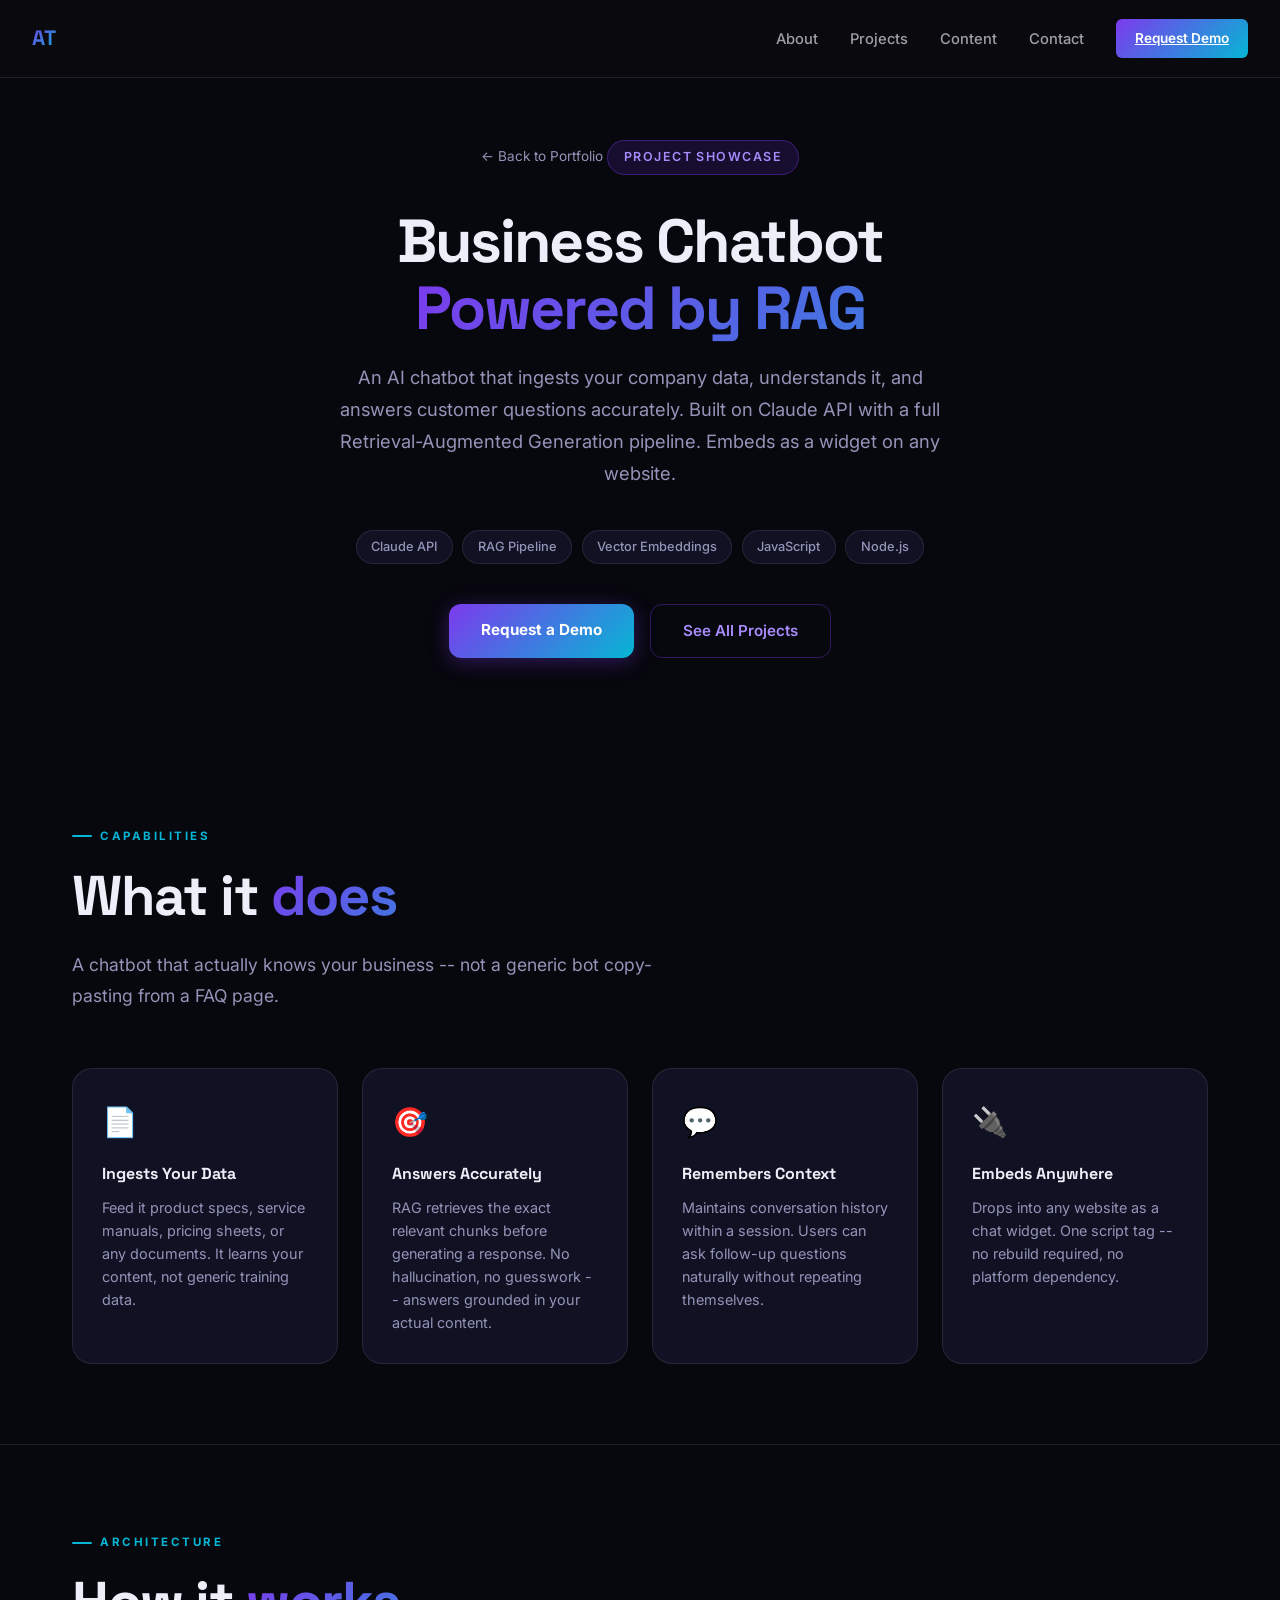
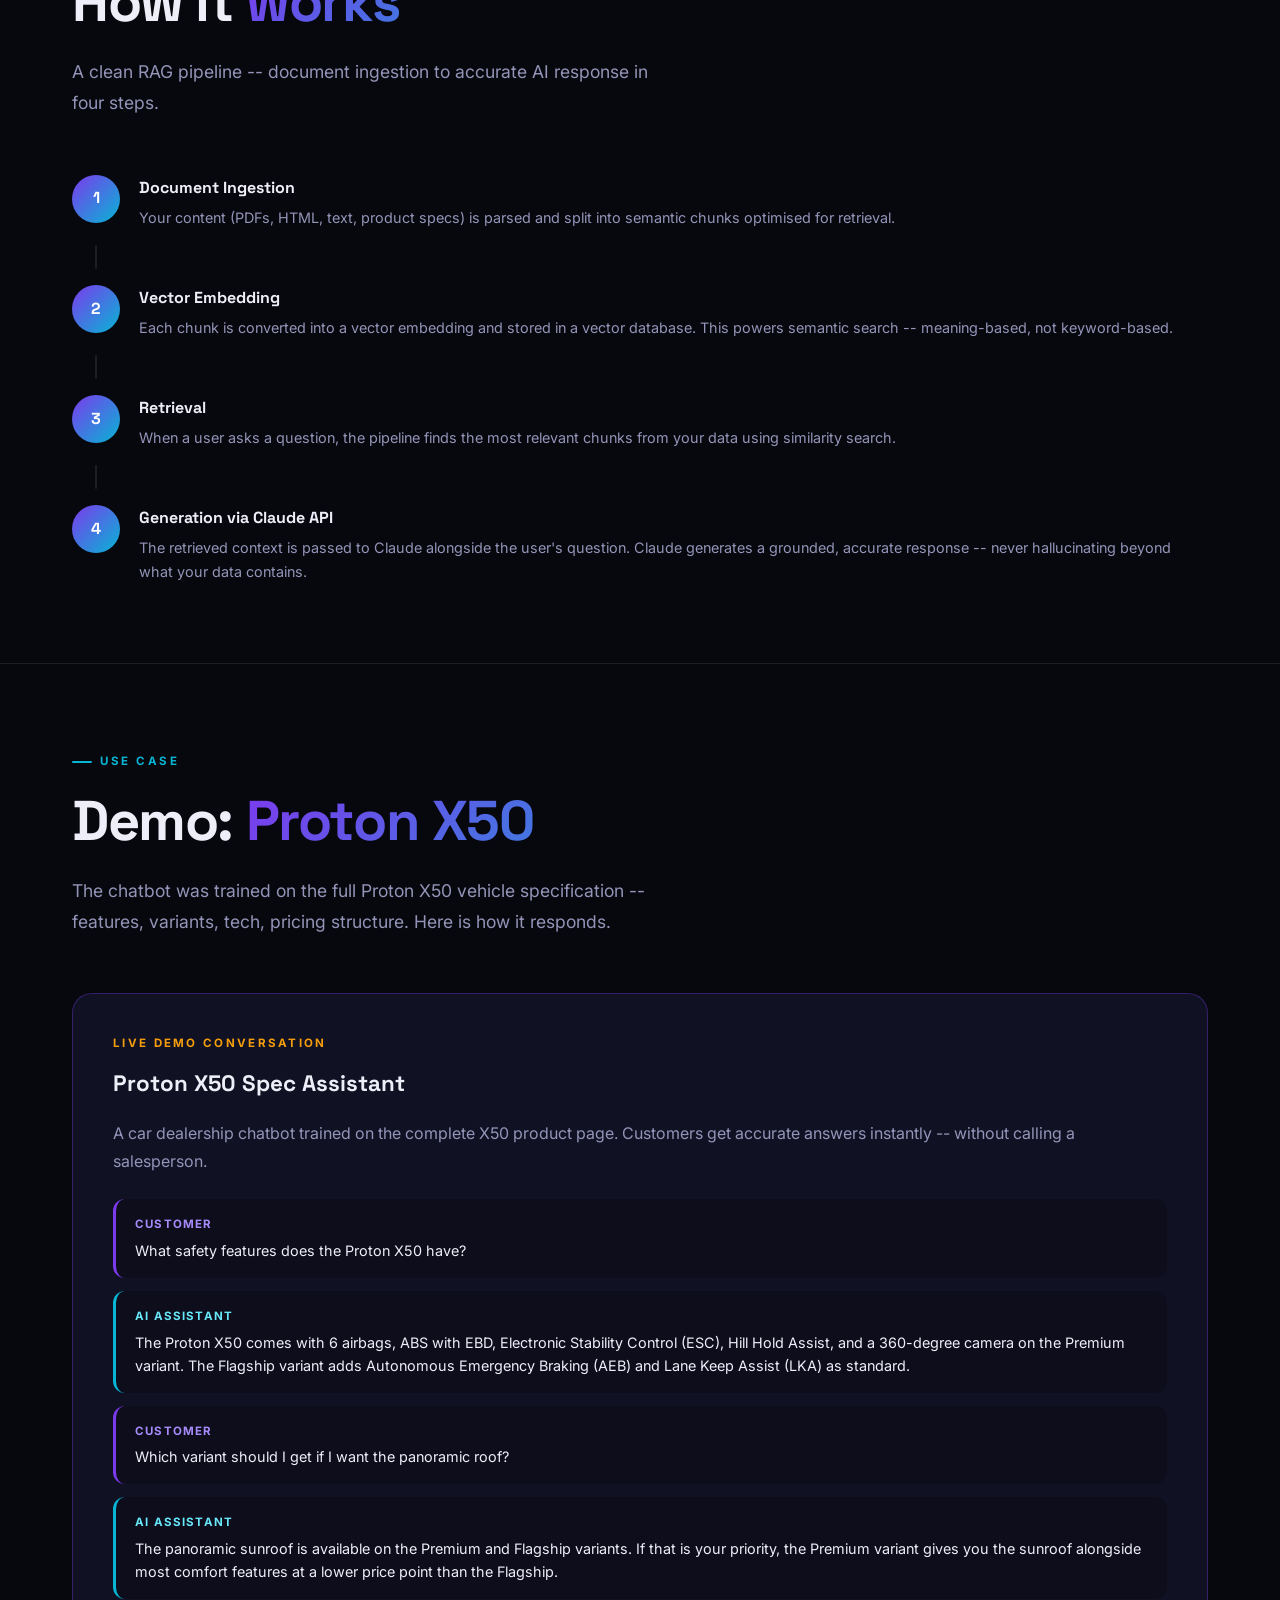
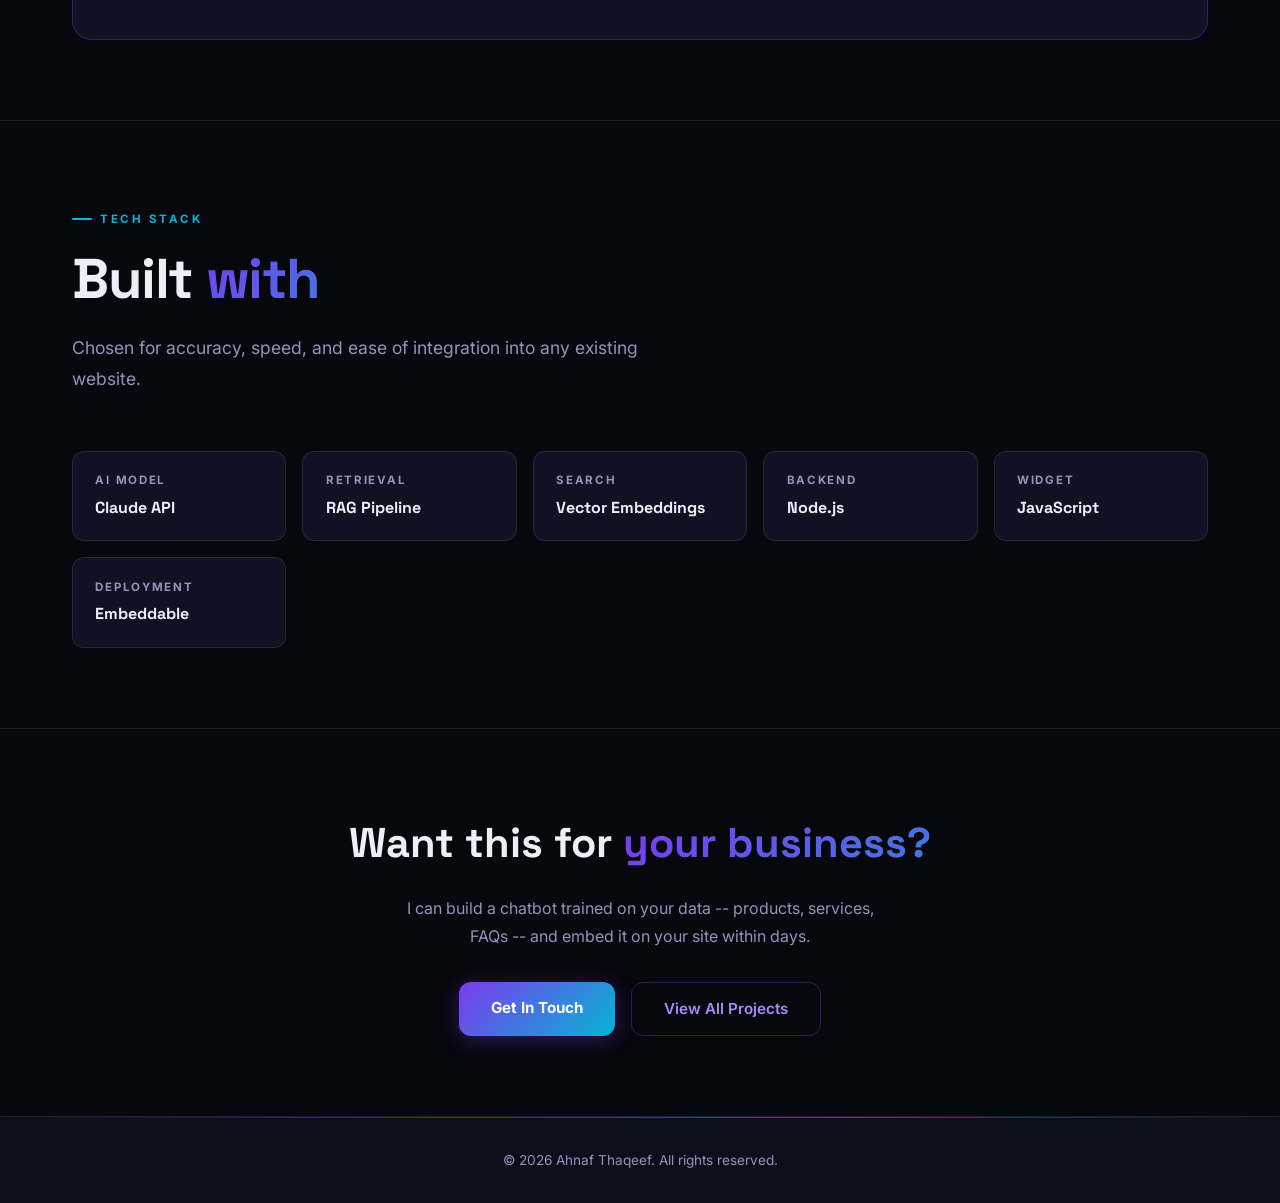
==== chatbot.html @ 3d58af7c "feat: add chatbot showcase page with RAG breakdown and project link" ====
<!DOCTYPE html>
<html lang="en">
<head>
  <meta charset="UTF-8" />
  <meta name="viewport" content="width=device-width, initial-scale=1.0" />
  <title>Business Chatbot — RAG | Ahnaf Thaqeef</title>
  <meta name="description" content="AI chatbot built on Claude and a full RAG pipeline. Trained on company data, embeddable on any website." />
  <link rel="stylesheet" href="css/style.css?v=2" />
  <link rel="preconnect" href="https://fonts.googleapis.com" />
  <link href="https://fonts.googleapis.com/css2?family=Inter:wght@300;400;500;600;700;900&family=Space+Grotesk:wght@400;500;700&display=swap" rel="stylesheet" />
  <style>
    /* ---- PAGE-SPECIFIC ---- */
    .project-hero {
      padding: 140px 0 80px;
      text-align: center;
    }
    .back-link {
      display: inline-flex;
      align-items: center;
      gap: 0.5rem;
      font-size: 0.85rem;
      color: var(--text-muted);
      text-decoration: none;
      margin-bottom: 2.5rem;
      transition: color 0.2s;
    }
    .back-link:hover { color: var(--accent2); }
    .project-badge {
      display: inline-block;
      padding: 0.4rem 1rem;
      background: rgba(124,58,237,0.15);
      border: 1px solid rgba(124,58,237,0.35);
      border-radius: 999px;
      font-size: 0.78rem;
      font-weight: 600;
      letter-spacing: 0.12em;
      text-transform: uppercase;
      color: var(--accent1-light);
      margin-bottom: 1.5rem;
    }
    .project-hero h1 {
      font-family: var(--font-main);
      font-size: clamp(2.4rem, 5vw, 3.8rem);
      font-weight: 800;
      line-height: 1.1;
      letter-spacing: -0.03em;
      margin-bottom: 1.2rem;
    }
    .project-hero p {
      color: var(--text-muted);
      font-size: 1.15rem;
      max-width: 600px;
      margin: 0 auto 2.5rem;
      line-height: 1.75;
    }
    .tech-pills {
      display: flex;
      flex-wrap: wrap;
      justify-content: center;
      gap: 0.6rem;
      margin-bottom: 2.5rem;
    }
    .tech-pill {
      padding: 0.35rem 0.9rem;
      background: var(--surface);
      border: 1px solid var(--border);
      border-radius: 999px;
      font-size: 0.8rem;
      color: var(--text-muted);
      font-weight: 500;
    }
    .cta-row {
      display: flex;
      justify-content: center;
      gap: 1rem;
      flex-wrap: wrap;
    }
    .btn-primary {
      display: inline-block;
      padding: 0.85rem 2rem;
      background: var(--gradient);
      color: #fff;
      font-weight: 700;
      font-size: 0.95rem;
      border-radius: var(--radius-md);
      text-decoration: none;
      transition: opacity 0.2s, transform 0.2s;
    }
    .btn-primary:hover { opacity: 0.88; transform: translateY(-1px); }
    .btn-outline {
      display: inline-block;
      padding: 0.85rem 2rem;
      border: 1px solid var(--border-accent);
      color: var(--accent1-light);
      font-weight: 600;
      font-size: 0.95rem;
      border-radius: var(--radius-md);
      text-decoration: none;
      transition: background 0.2s;
    }
    .btn-outline:hover { background: rgba(124,58,237,0.1); }

    /* ---- DIVIDER ---- */
    .section { padding: 80px 0; }
    .section + .section { border-top: 1px solid var(--border); }

    /* ---- WHAT IT DOES ---- */
    .capabilities-grid {
      display: grid;
      grid-template-columns: repeat(auto-fit, minmax(240px, 1fr));
      gap: 1.5rem;
      margin-top: 2.5rem;
    }
    .cap-card {
      background: var(--surface);
      border: 1px solid var(--border);
      border-radius: var(--radius-lg);
      padding: 1.8rem;
      transition: border-color 0.2s;
    }
    .cap-card:hover { border-color: var(--border-accent); }
    .cap-icon {
      font-size: 1.8rem;
      margin-bottom: 1rem;
    }
    .cap-card h3 {
      font-family: var(--font-main);
      font-size: 1rem;
      font-weight: 700;
      margin-bottom: 0.5rem;
      color: var(--text);
    }
    .cap-card p {
      font-size: 0.9rem;
      color: var(--text-muted);
      line-height: 1.6;
    }

    /* ---- HOW IT WORKS (pipeline) ---- */
    .pipeline {
      margin-top: 2.5rem;
      display: flex;
      flex-direction: column;
      gap: 1rem;
    }
    .pipeline-step {
      display: grid;
      grid-template-columns: 48px 1fr;
      gap: 1.2rem;
      align-items: start;
    }
    .step-num {
      width: 48px;
      height: 48px;
      border-radius: 50%;
      background: var(--gradient);
      display: flex;
      align-items: center;
      justify-content: center;
      font-family: var(--font-main);
      font-weight: 800;
      font-size: 1rem;
      color: #fff;
      flex-shrink: 0;
    }
    .step-body h4 {
      font-family: var(--font-main);
      font-weight: 700;
      font-size: 1rem;
      color: var(--text);
      margin-bottom: 0.3rem;
    }
    .step-body p {
      font-size: 0.9rem;
      color: var(--text-muted);
      line-height: 1.6;
    }
    .pipeline-connector {
      width: 2px;
      height: 24px;
      background: var(--border);
      margin-left: 23px;
      border-radius: 2px;
    }

    /* ---- USE CASE ---- */
    .usecase-box {
      background: var(--surface);
      border: 1px solid var(--border-accent);
      border-radius: var(--radius-lg);
      padding: 2.5rem;
      margin-top: 2.5rem;
    }
    .usecase-box .uc-label {
      font-size: 0.72rem;
      font-weight: 700;
      letter-spacing: 0.2em;
      text-transform: uppercase;
      color: var(--accent3);
      margin-bottom: 0.8rem;
    }
    .usecase-box h3 {
      font-family: var(--font-main);
      font-size: 1.4rem;
      font-weight: 700;
      margin-bottom: 1rem;
    }
    .usecase-box p {
      color: var(--text-muted);
      line-height: 1.75;
      margin-bottom: 1rem;
    }
    .uc-qa {
      margin-top: 1.5rem;
      display: flex;
      flex-direction: column;
      gap: 0.8rem;
    }
    .qa-row {
      background: var(--bg2);
      border-radius: var(--radius-md);
      padding: 1rem 1.2rem;
      font-size: 0.9rem;
    }
    .qa-row.user-msg { border-left: 3px solid var(--accent1); }
    .qa-row.bot-msg { border-left: 3px solid var(--accent2); }
    .qa-label {
      font-size: 0.72rem;
      font-weight: 700;
      letter-spacing: 0.1em;
      text-transform: uppercase;
      margin-bottom: 0.3rem;
    }
    .qa-row.user-msg .qa-label { color: var(--accent1-light); }
    .qa-row.bot-msg .qa-label { color: var(--accent2-light); }
    .qa-row p { color: var(--text); margin: 0; line-height: 1.6; }

    /* ---- STACK ---- */
    .stack-grid {
      display: grid;
      grid-template-columns: repeat(auto-fit, minmax(180px, 1fr));
      gap: 1rem;
      margin-top: 2.5rem;
    }
    .stack-item {
      background: var(--surface);
      border: 1px solid var(--border);
      border-radius: var(--radius-md);
      padding: 1.2rem 1.4rem;
      display: flex;
      flex-direction: column;
      gap: 0.3rem;
    }
    .stack-item span:first-child {
      font-size: 0.72rem;
      font-weight: 700;
      letter-spacing: 0.15em;
      text-transform: uppercase;
      color: var(--text-muted);
    }
    .stack-item span:last-child {
      font-family: var(--font-main);
      font-weight: 700;
      font-size: 1rem;
      color: var(--text);
    }

    /* ---- CTA SECTION ---- */
    .cta-section {
      padding: 80px 0;
      text-align: center;
      border-top: 1px solid var(--border);
    }
    .cta-section h2 {
      font-family: var(--font-main);
      font-size: clamp(1.8rem, 3.5vw, 2.6rem);
      font-weight: 800;
      margin-bottom: 1rem;
    }
    .cta-section p {
      color: var(--text-muted);
      max-width: 480px;
      margin: 0 auto 2rem;
      line-height: 1.75;
    }
  </style>
</head>
<body>

  <!-- NAV -->
  <nav id="navbar">
    <a href="/" class="nav-logo">AT</a>
    <ul class="nav-links">
      <li><a href="/#about">About</a></li>
      <li><a href="/#projects">Projects</a></li>
      <li><a href="/#blog">Content</a></li>
      <li><a href="/#contact">Contact</a></li>
    </ul>
    <a href="mailto:ahnafthaqeef@gmail.com" class="nav-cta">Request Demo</a>
  </nav>

  <!-- HERO -->
  <section class="project-hero container">
    <a href="/" class="back-link">&#8592; Back to Portfolio</a>
    <div class="project-badge">Project Showcase</div>
    <h1>Business Chatbot<br/><span class="gradient-text">Powered by RAG</span></h1>
    <p>An AI chatbot that ingests your company data, understands it, and answers customer questions accurately. Built on Claude API with a full Retrieval-Augmented Generation pipeline. Embeds as a widget on any website.</p>
    <div class="tech-pills">
      <span class="tech-pill">Claude API</span>
      <span class="tech-pill">RAG Pipeline</span>
      <span class="tech-pill">Vector Embeddings</span>
      <span class="tech-pill">JavaScript</span>
      <span class="tech-pill">Node.js</span>
    </div>
    <div class="cta-row">
      <a href="mailto:ahnafthaqeef@gmail.com?subject=Chatbot Demo Request" class="btn-primary">Request a Demo</a>
      <a href="/#projects" class="btn-outline">See All Projects</a>
    </div>
  </section>

  <!-- WHAT IT DOES -->
  <section class="section">
    <div class="container">
      <div class="section-label">Capabilities</div>
      <h2 class="section-title">What it <span class="gradient-text">does</span></h2>
      <p class="section-sub">A chatbot that actually knows your business -- not a generic bot copy-pasting from a FAQ page.</p>
      <div class="capabilities-grid">
        <div class="cap-card">
          <div class="cap-icon">📄</div>
          <h3>Ingests Your Data</h3>
          <p>Feed it product specs, service manuals, pricing sheets, or any documents. It learns your content, not generic training data.</p>
        </div>
        <div class="cap-card">
          <div class="cap-icon">🎯</div>
          <h3>Answers Accurately</h3>
          <p>RAG retrieves the exact relevant chunks before generating a response. No hallucination, no guesswork -- answers grounded in your actual content.</p>
        </div>
        <div class="cap-card">
          <div class="cap-icon">💬</div>
          <h3>Remembers Context</h3>
          <p>Maintains conversation history within a session. Users can ask follow-up questions naturally without repeating themselves.</p>
        </div>
        <div class="cap-card">
          <div class="cap-icon">🔌</div>
          <h3>Embeds Anywhere</h3>
          <p>Drops into any website as a chat widget. One script tag -- no rebuild required, no platform dependency.</p>
        </div>
      </div>
    </div>
  </section>

  <!-- HOW IT WORKS -->
  <section class="section">
    <div class="container">
      <div class="section-label">Architecture</div>
      <h2 class="section-title">How it <span class="gradient-text">works</span></h2>
      <p class="section-sub">A clean RAG pipeline -- document ingestion to accurate AI response in four steps.</p>
      <div class="pipeline">
        <div class="pipeline-step">
          <div class="step-num">1</div>
          <div class="step-body">
            <h4>Document Ingestion</h4>
            <p>Your content (PDFs, HTML, text, product specs) is parsed and split into semantic chunks optimised for retrieval.</p>
          </div>
        </div>
        <div class="pipeline-connector"></div>
        <div class="pipeline-step">
          <div class="step-num">2</div>
          <div class="step-body">
            <h4>Vector Embedding</h4>
            <p>Each chunk is converted into a vector embedding and stored in a vector database. This powers semantic search -- meaning-based, not keyword-based.</p>
          </div>
        </div>
        <div class="pipeline-connector"></div>
        <div class="pipeline-step">
          <div class="step-num">3</div>
          <div class="step-body">
            <h4>Retrieval</h4>
            <p>When a user asks a question, the pipeline finds the most relevant chunks from your data using similarity search.</p>
          </div>
        </div>
        <div class="pipeline-connector"></div>
        <div class="pipeline-step">
          <div class="step-num">4</div>
          <div class="step-body">
            <h4>Generation via Claude API</h4>
            <p>The retrieved context is passed to Claude alongside the user's question. Claude generates a grounded, accurate response -- never hallucinating beyond what your data contains.</p>
          </div>
        </div>
      </div>
    </div>
  </section>

  <!-- USE CASE -->
  <section class="section">
    <div class="container">
      <div class="section-label">Use Case</div>
      <h2 class="section-title">Demo: <span class="gradient-text">Proton X50</span></h2>
      <p class="section-sub">The chatbot was trained on the full Proton X50 vehicle specification -- features, variants, tech, pricing structure. Here is how it responds.</p>
      <div class="usecase-box">
        <div class="uc-label">Live Demo Conversation</div>
        <h3>Proton X50 Spec Assistant</h3>
        <p>A car dealership chatbot trained on the complete X50 product page. Customers get accurate answers instantly -- without calling a salesperson.</p>
        <div class="uc-qa">
          <div class="qa-row user-msg">
            <div class="qa-label">Customer</div>
            <p>What safety features does the Proton X50 have?</p>
          </div>
          <div class="qa-row bot-msg">
            <div class="qa-label">AI Assistant</div>
            <p>The Proton X50 comes with 6 airbags, ABS with EBD, Electronic Stability Control (ESC), Hill Hold Assist, and a 360-degree camera on the Premium variant. The Flagship variant adds Autonomous Emergency Braking (AEB) and Lane Keep Assist (LKA) as standard.</p>
          </div>
          <div class="qa-row user-msg">
            <div class="qa-label">Customer</div>
            <p>Which variant should I get if I want the panoramic roof?</p>
          </div>
          <div class="qa-row bot-msg">
            <div class="qa-label">AI Assistant</div>
            <p>The panoramic sunroof is available on the Premium and Flagship variants. If that is your priority, the Premium variant gives you the sunroof alongside most comfort features at a lower price point than the Flagship.</p>
          </div>
        </div>
      </div>
    </div>
  </section>

  <!-- TECH STACK -->
  <section class="section">
    <div class="container">
      <div class="section-label">Tech Stack</div>
      <h2 class="section-title">Built <span class="gradient-text">with</span></h2>
      <p class="section-sub">Chosen for accuracy, speed, and ease of integration into any existing website.</p>
      <div class="stack-grid">
        <div class="stack-item">
          <span>AI Model</span>
          <span>Claude API</span>
        </div>
        <div class="stack-item">
          <span>Retrieval</span>
          <span>RAG Pipeline</span>
        </div>
        <div class="stack-item">
          <span>Search</span>
          <span>Vector Embeddings</span>
        </div>
        <div class="stack-item">
          <span>Backend</span>
          <span>Node.js</span>
        </div>
        <div class="stack-item">
          <span>Widget</span>
          <span>JavaScript</span>
        </div>
        <div class="stack-item">
          <span>Deployment</span>
          <span>Embeddable</span>
        </div>
      </div>
    </div>
  </section>

  <!-- CTA -->
  <section class="cta-section">
    <div class="container">
      <h2>Want this for <span class="gradient-text">your business?</span></h2>
      <p>I can build a chatbot trained on your data -- products, services, FAQs -- and embed it on your site within days.</p>
      <div class="cta-row">
        <a href="mailto:ahnafthaqeef@gmail.com?subject=Chatbot Demo Request" class="btn-primary">Get In Touch</a>
        <a href="/" class="btn-outline">View All Projects</a>
      </div>
    </div>
  </section>

  <!-- FOOTER -->
  <footer style="text-align:center; padding: 2rem; border-top: 1px solid var(--border); color: var(--text-muted); font-size: 0.85rem;">
    &copy; 2026 Ahnaf Thaqeef. All rights reserved.
  </footer>

  <script>
    // Navbar scroll effect (reuse from main site)
    const navbar = document.getElementById('navbar');
    window.addEventListener('scroll', () => {
      navbar.classList.toggle('scrolled', window.scrollY > 50);
    });
  </script>

</body>
</html>
---- css/style.css ----
/* =============================================
   AHNAF THAQEEF — PORTFOLIO
   Bold & Creative Theme
   ============================================= */

:root {
  --bg: #07070e;
  --bg2: #0d0d1c;
  --surface: #111124;
  --surface2: #181830;
  --border: rgba(255,255,255,0.09);
  --border-accent: rgba(124,58,237,0.35);
  --text: #eeeef8;
  --text-muted: #9494b8;
  --text-dim: #6666888;
  --accent1: #7c3aed;
  --accent1-light: #a78bfa;
  --accent2: #06b6d4;
  --accent2-light: #67e8f9;
  --accent3: #f59e0b;
  --green: #22c55e;
  --gradient: linear-gradient(135deg, #7c3aed, #06b6d4);
  --gradient-warm: linear-gradient(135deg, #f59e0b, #ef4444);
  --glow1: rgba(124,58,237,0.18);
  --glow2: rgba(6,182,212,0.12);
  --font-main: 'Space Grotesk', 'Inter', sans-serif;
  --font-body: 'Inter', sans-serif;
  --radius-sm: 8px;
  --radius-md: 12px;
  --radius-lg: 20px;
  --shadow-card: 0 4px 24px rgba(0,0,0,0.35);
  --shadow-glow: 0 0 40px rgba(124,58,237,0.12);
}

*, *::before, *::after { box-sizing: border-box; margin: 0; padding: 0; }

html { scroll-behavior: smooth; }

body {
  background: var(--bg);
  color: var(--text);
  font-family: var(--font-body);
  line-height: 1.65;
  overflow-x: hidden;
  -webkit-font-smoothing: antialiased;
  -moz-osx-font-smoothing: grayscale;
}

/* ---- UTILITIES ---- */
.container { max-width: 1200px; margin: 0 auto; padding: 0 2rem; }
.gradient-text {
  background: var(--gradient);
  -webkit-background-clip: text;
  -webkit-text-fill-color: transparent;
  background-clip: text;
  background-size: 200% 200%;
  animation: gradientShift 6s ease infinite;
}
@keyframes gradientShift {
  0% { background-position: 0% 50%; }
  50% { background-position: 100% 50%; }
  100% { background-position: 0% 50%; }
}
.section-label {
  display: inline-flex;
  align-items: center;
  gap: 0.5rem;
  font-size: 0.72rem;
  font-weight: 700;
  letter-spacing: 0.22em;
  text-transform: uppercase;
  color: var(--accent2);
  margin-bottom: 1.2rem;
}
.section-label::before {
  content: '';
  display: inline-block;
  width: 20px;
  height: 2px;
  background: var(--accent2);
  border-radius: 2px;
}
.section-title {
  font-family: var(--font-main);
  font-size: clamp(2.4rem, 4.8vw, 3.5rem);
  font-weight: 800;
  line-height: 1.1;
  letter-spacing: -0.025em;
  margin-bottom: 1.5rem;
}
.section-sub {
  color: var(--text-muted);
  font-size: 1.1rem;
  max-width: 580px;
  margin-bottom: 3.5rem;
  line-height: 1.75;
}
.tag {
  display: inline-block;
  padding: 0.35rem 0.9rem;
  background: var(--surface2);
  border: 1px solid var(--border-accent);
  border-radius: 100px;
  font-size: 0.78rem;
  font-weight: 500;
  color: var(--accent1-light);
  margin: 0.25rem;
  transition: background 0.2s, border-color 0.2s;
}
.tag:hover {
  background: rgba(124,58,237,0.18);
  border-color: var(--accent1);
}
.btn-primary {
  display: inline-flex;
  align-items: center;
  gap: 0.5rem;
  padding: 0.9rem 2rem;
  background: var(--gradient);
  color: #fff;
  font-weight: 700;
  font-size: 0.95rem;
  border: none;
  border-radius: var(--radius-sm);
  cursor: pointer;
  transition: opacity 0.2s, transform 0.2s, box-shadow 0.2s;
  text-decoration: none;
  box-shadow: 0 4px 20px rgba(124,58,237,0.35);
}
.btn-primary:hover {
  opacity: 0.9;
  transform: translateY(-2px);
  box-shadow: 0 8px 28px rgba(124,58,237,0.5);
}
.btn-ghost {
  display: inline-flex;
  align-items: center;
  padding: 0.9rem 2rem;
  background: transparent;
  color: var(--text);
  font-weight: 600;
  font-size: 0.95rem;
  border: 1px solid var(--border);
  border-radius: var(--radius-sm);
  cursor: pointer;
  transition: border-color 0.2s, background 0.2s, transform 0.2s;
}
.btn-ghost:hover {
  border-color: var(--accent1);
  background: rgba(124,58,237,0.08);
  transform: translateY(-2px);
}
.full-width { width: 100%; justify-content: center; }

/* ---- NAV ---- */
#navbar {
  position: fixed;
  top: 0; left: 0; right: 0;
  z-index: 100;
  display: flex;
  align-items: center;
  gap: 2rem;
  padding: 1.2rem 2rem;
  background: rgba(10, 10, 15, 0.8);
  backdrop-filter: blur(16px);
  border-bottom: 1px solid var(--border);
  transition: padding 0.3s;
}
#navbar.scrolled { padding: 0.8rem 2rem; }
.nav-logo {
  font-family: var(--font-main);
  font-weight: 700;
  font-size: 1.3rem;
  background: var(--gradient);
  -webkit-background-clip: text;
  -webkit-text-fill-color: transparent;
  background-clip: text;
  margin-right: auto;
}
.nav-links {
  display: flex;
  gap: 2rem;
  list-style: none;
}
.nav-links a {
  color: rgba(240,240,248,0.65);
  text-decoration: none;
  font-size: 0.92rem;
  font-weight: 500;
  transition: color 0.2s;
  position: relative;
  padding-bottom: 2px;
}
.nav-links a::after {
  content: '';
  position: absolute;
  bottom: -2px;
  left: 0;
  right: 0;
  height: 2px;
  background: var(--gradient);
  border-radius: 2px;
  transform: scaleX(0);
  transition: transform 0.25s ease;
}
.nav-links a:hover { color: var(--text); }
.nav-links a:hover::after,
.nav-links a.active::after { transform: scaleX(1); }
.nav-links a.active { color: var(--text); }
.nav-cta {
  padding: 0.5rem 1.2rem;
  background: var(--gradient);
  color: #fff;
  font-weight: 600;
  font-size: 0.85rem;
  border: none;
  border-radius: 6px;
  cursor: pointer;
  transition: opacity 0.2s;
}
.nav-cta:hover { opacity: 0.85; }
.nav-app-btn {
  padding: 0.5rem 1.2rem;
  background: transparent;
  color: var(--accent1);
  font-weight: 600;
  font-size: 0.85rem;
  border: 1px solid var(--accent1);
  border-radius: 6px;
  text-decoration: none;
  transition: background 0.2s, color 0.2s;
}
.nav-app-btn:hover { background: var(--accent1); color: #fff; }

/* Lang Switcher */
.lang-switcher {
  display: flex;
  gap: 0.2rem;
  background: var(--surface);
  border: 1px solid var(--border);
  border-radius: 8px;
  padding: 0.2rem;
}
.lang-btn {
  background: none;
  border: none;
  color: var(--text-muted);
  font-size: 0.75rem;
  font-weight: 600;
  padding: 0.28rem 0.6rem;
  border-radius: 5px;
  cursor: pointer;
  transition: background 0.2s, color 0.2s;
  font-family: var(--font-body);
  white-space: nowrap;
}
.lang-btn:hover { color: var(--text); }
.lang-btn.active { background: var(--gradient); color: #fff; }
.lang-switcher-mob {
  display: flex;
  gap: 0.5rem;
  margin-top: 1.5rem;
}
.lang-switcher-mob .lang-btn {
  font-size: 1rem;
  padding: 0.5rem 1.2rem;
  border: 1px solid var(--border);
  border-radius: 8px;
}
.hamburger {
  display: none;
  background: none;
  border: none;
  color: var(--text);
  font-size: 1.4rem;
  cursor: pointer;
}

/* Mobile Menu */
.mobile-menu {
  display: none;
  position: fixed;
  inset: 0;
  background: var(--bg);
  z-index: 200;
  flex-direction: column;
  align-items: center;
  justify-content: center;
  gap: 2rem;
}
.mobile-menu.open { display: flex; }
.mobile-menu ul { list-style: none; text-align: center; }
.mobile-menu ul li { margin: 1.2rem 0; }
.mobile-menu ul li a {
  font-size: 2rem;
  font-weight: 700;
  color: var(--text);
  text-decoration: none;
  font-family: var(--font-main);
}
.close-menu {
  position: absolute;
  top: 1.5rem; right: 2rem;
  background: none;
  border: none;
  color: var(--text);
  font-size: 1.5rem;
  cursor: pointer;
}

/* ---- HERO ---- */
#hero {
  position: relative;
  min-height: 100vh;
  display: flex;
  align-items: center;
  overflow: hidden;
  padding-top: 80px;
  background-image:
    linear-gradient(rgba(124,58,237,0.03) 1px, transparent 1px),
    linear-gradient(90deg, rgba(124,58,237,0.03) 1px, transparent 1px);
  background-size: 60px 60px;
}
.hero-bg {
  position: absolute;
  inset: 0;
  overflow: hidden;
}
#particles {
  position: absolute;
  inset: 0;
  width: 100%;
  height: 100%;
}
.orb {
  position: absolute;
  border-radius: 50%;
  filter: blur(80px);
  opacity: 0.35;
  animation: float 8s ease-in-out infinite;
}
.orb1 {
  width: 600px; height: 600px;
  background: var(--accent1);
  top: -200px; right: -100px;
  animation-delay: 0s;
}
.orb2 {
  width: 400px; height: 400px;
  background: var(--accent2);
  bottom: -100px; left: -100px;
  animation-delay: 2s;
}
.orb3 {
  width: 300px; height: 300px;
  background: var(--accent3);
  top: 50%; left: 50%;
  transform: translate(-50%,-50%);
  animation-delay: 4s;
  opacity: 0.15;
}
@keyframes float {
  0%, 100% { transform: translateY(0) scale(1); }
  50% { transform: translateY(-30px) scale(1.05); }
}
.hero-content {
  position: relative;
  z-index: 2;
  max-width: 800px;
  padding: 4rem 2rem;
  margin: 0 auto;
  text-align: center;
}
.hero-badge {
  display: inline-flex;
  align-items: center;
  gap: 0.5rem;
  padding: 0.45rem 1.1rem;
  background: rgba(124,58,237,0.08);
  border: 1px solid var(--border-accent);
  border-radius: 100px;
  font-size: 0.82rem;
  color: var(--text-muted);
  margin-bottom: 2rem;
  backdrop-filter: blur(8px);
}
.badge-sep { color: rgba(148,148,184,0.35); }
.badge-location { color: var(--accent2-light); font-weight: 500; }
.badge-dot {
  width: 8px; height: 8px;
  background: #22c55e;
  border-radius: 50%;
  animation: pulse 2s ease-in-out infinite;
  box-shadow: 0 0 0 3px rgba(34,197,94,0.15);
  flex-shrink: 0;
}
@keyframes pulse {
  0%, 100% { opacity: 1; transform: scale(1); }
  50% { opacity: 0.6; transform: scale(1.3); }
}
.hero-title {
  font-family: var(--font-main);
  font-size: clamp(3rem, 7.5vw, 6rem);
  font-weight: 900;
  line-height: 1.03;
  letter-spacing: -0.03em;
  margin-bottom: 1.5rem;
  text-shadow: 0 2px 40px rgba(0,0,0,0.4);
}
.hero-sub {
  font-size: clamp(1rem, 2vw, 1.2rem);
  color: var(--text-muted);
  max-width: 560px;
  margin: 0 auto 2.5rem;
  line-height: 1.7;
}
.hero-actions {
  display: flex;
  gap: 1rem;
  justify-content: center;
  flex-wrap: wrap;
  margin-bottom: 4rem;
}
.hero-stats {
  display: flex;
  align-items: center;
  justify-content: center;
  gap: 2rem;
  flex-wrap: wrap;
  margin-bottom: 5rem;
}
.stat { text-align: center; }
.stat-num {
  display: block;
  font-family: var(--font-main);
  font-size: 2.4rem;
  font-weight: 900;
  background: var(--gradient);
  -webkit-background-clip: text;
  -webkit-text-fill-color: transparent;
  background-clip: text;
  letter-spacing: -0.02em;
  line-height: 1;
  margin-bottom: 0.3rem;
}
.stat-label {
  font-size: 0.8rem;
  color: var(--text-muted);
  text-transform: uppercase;
  letter-spacing: 0.05em;
}
.stat-divider {
  width: 1px;
  height: 40px;
  background: var(--border);
}
.scroll-indicator {
  position: absolute;
  bottom: 2rem;
  left: 50%;
  transform: translateX(-50%);
  display: flex;
  flex-direction: column;
  align-items: center;
  gap: 0.5rem;
  color: var(--text-muted);
  font-size: 0.75rem;
  letter-spacing: 0.1em;
  text-transform: uppercase;
}
.scroll-line {
  width: 1px;
  height: 40px;
  background: linear-gradient(to bottom, var(--accent2), transparent);
  animation: scrollAnim 2s ease-in-out infinite;
}
@keyframes scrollAnim {
  0% { opacity: 0; transform: scaleY(0); transform-origin: top; }
  50% { opacity: 1; transform: scaleY(1); transform-origin: top; }
  100% { opacity: 0; transform: scaleY(1); transform-origin: bottom; }
}

/* ---- ABOUT ---- */
#about {
  padding: 8rem 0;
  background: var(--bg2);
  position: relative;
}
#about::before {
  content: '';
  position: absolute;
  top: 0; left: 0; right: 0;
  height: 1px;
  background: linear-gradient(90deg, transparent, var(--accent1), var(--accent2), transparent);
  opacity: 0.4;
}
.about-grid {
  display: grid;
  grid-template-columns: 1.1fr 1fr;
  gap: 5rem;
  align-items: start;
}
.about-left p {
  color: rgba(238,238,248,0.72);
  margin-bottom: 1.2rem;
  font-size: 1.06rem;
  line-height: 1.8;
}
.about-left p strong {
  color: var(--text);
  font-weight: 700;
}
.tech-stack { margin-top: 2rem; }
.about-right {
  display: flex;
  flex-direction: column;
  gap: 1.5rem;
}
.about-card {
  padding: 2rem;
  background: var(--surface);
  border: 1px solid var(--border);
  border-radius: var(--radius-lg);
  transition: border-color 0.3s, transform 0.3s, box-shadow 0.3s;
  position: relative;
  overflow: hidden;
  box-shadow: var(--shadow-card);
}
.about-card::after {
  content: '';
  position: absolute;
  bottom: 0; right: 0;
  width: 80px; height: 80px;
  background: radial-gradient(circle, rgba(124,58,237,0.12), transparent);
  pointer-events: none;
}
.about-card:hover {
  border-color: rgba(124,58,237,0.5);
  transform: translateY(-4px);
  box-shadow: var(--shadow-card), 0 0 30px rgba(124,58,237,0.1);
}
.about-card.accent {
  background: linear-gradient(135deg, var(--surface2), var(--surface));
  border-color: rgba(124,58,237,0.3);
}
.card-icon {
  font-size: 1.8rem;
  margin-bottom: 1rem;
  display: block;
  line-height: 1;
}
.about-card h3 {
  font-family: var(--font-main);
  font-size: 1.1rem;
  font-weight: 700;
  margin-bottom: 1.1rem;
  letter-spacing: -0.01em;
}
.about-card ul { list-style: none; }
.about-card ul li {
  color: rgba(238,238,248,0.7);
  font-size: 0.91rem;
  padding: 0.42rem 0;
  border-bottom: 1px solid rgba(255,255,255,0.06);
  display: flex;
  align-items: center;
  gap: 0.6rem;
  transition: color 0.2s;
}
.about-card ul li:last-child { border-bottom: none; }
.about-card ul li:hover { color: var(--text); }
.about-card ul li::before {
  content: '→';
  color: var(--accent2);
  font-size: 0.72rem;
  flex-shrink: 0;
  transition: transform 0.2s;
}
.about-card ul li:hover::before { transform: translateX(3px); }

/* ---- PROJECTS ---- */
#projects {
  padding: 8rem 0;
  background: var(--bg);
}
.projects-grid {
  display: grid;
  grid-template-columns: repeat(3, 1fr);
  gap: 1.5rem;
  counter-reset: project-counter;
}
.project-card {
  counter-increment: project-counter;
  padding: 2rem;
  background: var(--surface);
  border: 1px solid var(--border);
  border-radius: var(--radius-lg);
  position: relative;
  overflow: hidden;
  transition: border-color 0.3s, transform 0.3s, box-shadow 0.3s;
  display: flex;
  flex-direction: column;
  gap: 1rem;
  box-shadow: var(--shadow-card);
}
.project-card::before {
  content: '';
  position: absolute;
  top: 0; left: 0; right: 0;
  height: 3px;
  background: var(--gradient);
  opacity: 0;
  transition: opacity 0.3s;
  border-radius: var(--radius-lg) var(--radius-lg) 0 0;
}
.project-card::after {
  content: counter(project-counter, decimal-leading-zero);
  position: absolute;
  top: 1.2rem;
  right: 1.4rem;
  font-family: var(--font-main);
  font-size: 0.68rem;
  font-weight: 700;
  color: rgba(148,148,184,0.25);
  letter-spacing: 0.05em;
  pointer-events: none;
  transition: color 0.3s;
}
.project-card:hover::after { color: rgba(124,58,237,0.4); }
.project-card:hover::before { opacity: 1; }
.project-card:hover {
  border-color: rgba(124,58,237,0.5);
  transform: translateY(-6px);
  box-shadow: var(--shadow-card), var(--shadow-glow);
}
.project-card.featured {
  grid-column: span 2;
  background: linear-gradient(135deg, rgba(124,58,237,0.12) 0%, rgba(6,182,212,0.07) 100%);
  border-color: rgba(124,58,237,0.4);
}
.project-card.featured::before { opacity: 0.8; }
/* Cards containing a .live status get a subtle green accent */
.project-card:has(.project-status.live) {
  border-color: rgba(34,197,94,0.18);
}
.project-card:has(.project-status.live):hover {
  border-color: rgba(34,197,94,0.4);
  box-shadow: var(--shadow-card), 0 0 30px rgba(34,197,94,0.07);
}
.project-card:has(.project-status.live)::before {
  background: linear-gradient(90deg, #22c55e, #06b6d4);
}
.project-card.featured:has(.project-status.live) {
  border-color: rgba(34,197,94,0.25);
}
.project-tag {
  display: inline-flex;
  padding: 0.22rem 0.75rem;
  background: rgba(124,58,237,0.18);
  border: 1px solid rgba(124,58,237,0.4);
  color: var(--accent1-light);
  border-radius: 100px;
  font-size: 0.7rem;
  font-weight: 700;
  letter-spacing: 0.07em;
  text-transform: uppercase;
  width: fit-content;
}
.project-card h3 {
  font-family: var(--font-main);
  font-size: 1.25rem;
  font-weight: 700;
  letter-spacing: -0.01em;
  line-height: 1.3;
  color: var(--text);
}
.project-card p {
  color: var(--text-muted);
  font-size: 0.91rem;
  line-height: 1.68;
  flex: 1;
}
.project-tech {
  display: flex;
  flex-wrap: wrap;
  gap: 0.4rem;
}
.project-tech span {
  padding: 0.22rem 0.65rem;
  background: rgba(255,255,255,0.05);
  border: 1px solid var(--border);
  border-radius: 6px;
  font-size: 0.73rem;
  font-weight: 500;
  color: var(--text-muted);
  letter-spacing: 0.02em;
}
.project-status {
  display: inline-flex;
  align-items: center;
  gap: 0.4rem;
  font-size: 0.73rem;
  font-weight: 700;
  letter-spacing: 0.04em;
  padding: 0.28rem 0.8rem;
  border-radius: 100px;
  width: fit-content;
}
.project-status::before {
  content: '';
  width: 6px;
  height: 6px;
  border-radius: 50%;
  background: currentColor;
  flex-shrink: 0;
}
.project-status.done { background: rgba(34,197,94,0.12); color: #4ade80; border: 1px solid rgba(34,197,94,0.25); }
.project-status.active { background: rgba(6,182,212,0.12); color: #67e8f9; border: 1px solid rgba(6,182,212,0.25); }
.project-status.on-hold { background: rgba(245,158,11,0.12); color: #fcd34d; border: 1px solid rgba(245,158,11,0.25); }
.project-status.live {
  background: rgba(34,197,94,0.12);
  color: #4ade80;
  border: 1px solid rgba(34,197,94,0.25);
  animation: livePulse 2.5s ease-in-out infinite;
}
@keyframes livePulse {
  0%, 100% { box-shadow: 0 0 0 0 rgba(34,197,94,0); }
  50% { box-shadow: 0 0 0 4px rgba(34,197,94,0.08); }
}
.project-link {
  display: inline-flex;
  align-items: center;
  gap: 0.3rem;
  margin-top: 0.5rem;
  font-size: 0.87rem;
  font-weight: 700;
  color: var(--accent1-light);
  text-decoration: none;
  letter-spacing: 0.02em;
  transition: gap 0.2s, color 0.2s;
}
.project-link:hover { gap: 0.55rem; color: #fff; }
.project-links-row {
  display: flex;
  flex-wrap: wrap;
  gap: 0.5rem;
  margin-top: 0.5rem;
  align-items: center;
}
.project-link-sm {
  display: inline-block;
  padding: 0.3rem 0.8rem;
  font-size: 0.76rem;
  font-weight: 600;
  color: var(--accent1-light);
  border: 1px solid rgba(124,58,237,0.35);
  border-radius: 100px;
  text-decoration: none;
  transition: background 0.2s, color 0.2s, border-color 0.2s, transform 0.2s;
}
.project-link-sm:hover {
  background: var(--accent1);
  color: #fff;
  border-color: var(--accent1);
  transform: translateY(-1px);
}

/* ---- BLOG ---- */
#blog {
  padding: 8rem 0;
  background: var(--bg2);
}
.blog-grid {
  display: grid;
  grid-template-columns: repeat(3, 1fr);
  gap: 1.5rem;
  margin-bottom: 4rem;
}
.blog-card {
  padding: 2rem;
  background: var(--surface);
  border: 1px solid var(--border);
  border-radius: var(--radius-lg);
  transition: border-color 0.3s, transform 0.3s, box-shadow 0.3s;
  display: flex;
  flex-direction: column;
  gap: 1rem;
  position: relative;
  overflow: hidden;
  box-shadow: var(--shadow-card);
}
.blog-card::before {
  content: '';
  position: absolute;
  top: 0; left: 0; right: 0;
  height: 3px;
  background: linear-gradient(90deg, var(--accent2), #7c3aed);
  opacity: 0;
  transition: opacity 0.3s;
  border-radius: var(--radius-lg) var(--radius-lg) 0 0;
}
.blog-card:hover::before { opacity: 1; }
.blog-card:hover {
  border-color: rgba(6,182,212,0.45);
  transform: translateY(-5px);
  box-shadow: var(--shadow-card), 0 0 30px rgba(6,182,212,0.08);
}
.blog-tag {
  display: inline-flex;
  padding: 0.22rem 0.75rem;
  background: rgba(6,182,212,0.12);
  border: 1px solid rgba(6,182,212,0.3);
  color: var(--accent2-light);
  border-radius: 100px;
  font-size: 0.7rem;
  font-weight: 700;
  text-transform: uppercase;
  letter-spacing: 0.07em;
  width: fit-content;
}
.blog-card h3 {
  font-family: var(--font-main);
  font-size: 1.1rem;
  font-weight: 700;
  line-height: 1.35;
  letter-spacing: -0.01em;
  color: var(--text);
}
.blog-card p {
  color: var(--text-muted);
  font-size: 0.9rem;
  line-height: 1.7;
  flex: 1;
}
.blog-link {
  color: var(--accent2);
  text-decoration: none;
  font-size: 0.87rem;
  font-weight: 700;
  display: inline-flex;
  align-items: center;
  gap: 0.3rem;
  transition: gap 0.2s, color 0.2s;
}
.blog-link:hover { gap: 0.55rem; color: var(--accent2-light); }
.blog-cta {
  text-align: center;
  padding: 3.5rem 2rem;
  background: linear-gradient(135deg, rgba(124,58,237,0.07), rgba(6,182,212,0.04));
  border: 1px solid var(--border);
  border-radius: var(--radius-lg);
}
.blog-cta p {
  color: var(--text-muted);
  margin-bottom: 1.8rem;
  font-size: 1.1rem;
  line-height: 1.7;
}
.blog-cta-actions {
  display: flex;
  gap: 0.75rem;
  justify-content: center;
  flex-wrap: wrap;
}
.blog-social-btn {
  font-size: 0.88rem;
  padding: 0.8rem 1.4rem;
}

/* ---- TESTIMONIALS ---- */
#testimonials {
  padding: 8rem 0;
  background: var(--bg);
  position: relative;
}
#testimonials::before {
  content: '';
  position: absolute;
  top: 0; left: 0; right: 0;
  height: 1px;
  background: linear-gradient(90deg, transparent, var(--accent2), var(--accent1), transparent);
  opacity: 0.3;
}
.testimonials-grid {
  display: grid;
  grid-template-columns: repeat(3, 1fr);
  gap: 1.5rem;
}
.testimonial-card {
  padding: 2.2rem;
  background: var(--surface);
  border: 1px solid var(--border);
  border-radius: var(--radius-lg);
  display: flex;
  flex-direction: column;
  gap: 1.4rem;
  transition: border-color 0.3s, transform 0.3s, box-shadow 0.3s;
  box-shadow: var(--shadow-card);
  position: relative;
  overflow: hidden;
}
.testimonial-card::before {
  content: '\201C';
  position: absolute;
  top: -10px;
  right: 1.5rem;
  font-size: 7rem;
  font-family: Georgia, serif;
  color: rgba(124,58,237,0.12);
  line-height: 1;
  pointer-events: none;
  transition: color 0.3s;
}
.testimonial-card:hover::before { color: rgba(124,58,237,0.2); }
.testimonial-card:hover {
  border-color: rgba(124,58,237,0.45);
  transform: translateY(-6px);
  box-shadow: var(--shadow-card), var(--shadow-glow);
}
.testimonial-card.featured {
  background: linear-gradient(135deg, rgba(124,58,237,0.1) 0%, rgba(6,182,212,0.06) 100%);
  border-color: rgba(124,58,237,0.35);
}
.stars {
  color: var(--accent3);
  font-size: 1rem;
  letter-spacing: 0.08em;
  text-shadow: 0 0 8px rgba(245,158,11,0.4);
}
.testimonial-quote {
  color: rgba(238,238,248,0.78);
  font-size: 0.96rem;
  line-height: 1.78;
  flex: 1;
  font-style: italic;
}
.testimonial-author {
  display: flex;
  align-items: center;
  gap: 1rem;
  border-top: 1px solid rgba(255,255,255,0.06);
  padding-top: 1.2rem;
}
.testimonial-avatar {
  width: 46px;
  height: 46px;
  border-radius: 50%;
  background: var(--gradient);
  display: flex;
  align-items: center;
  justify-content: center;
  font-size: 0.78rem;
  font-weight: 800;
  color: #fff;
  flex-shrink: 0;
  font-family: var(--font-main);
  box-shadow: 0 0 0 3px rgba(124,58,237,0.25), 0 4px 12px rgba(0,0,0,0.3);
}
.testimonial-name {
  font-weight: 700;
  font-size: 0.92rem;
  color: var(--text);
  font-family: var(--font-main);
}
.testimonial-role {
  font-size: 0.78rem;
  color: var(--text-muted);
  margin-top: 0.2rem;
}

/* ---- CONTACT ---- */
#contact {
  padding: 8rem 0;
  background: var(--bg);
}
.contact-grid {
  display: grid;
  grid-template-columns: 1fr 1.3fr;
  gap: 5rem;
  align-items: start;
}
.contact-left p {
  color: rgba(238,238,248,0.72);
  font-size: 1.06rem;
  margin-bottom: 2.5rem;
  line-height: 1.78;
}
.contact-links { display: flex; flex-direction: column; gap: 0.9rem; }
.contact-item {
  display: flex;
  align-items: center;
  gap: 1rem;
  color: var(--text);
  text-decoration: none;
  font-size: 0.97rem;
  font-weight: 600;
  padding: 1rem 1.4rem;
  background: var(--surface);
  border: 1px solid var(--border);
  border-radius: var(--radius-md);
  transition: border-color 0.2s, transform 0.2s, background 0.2s, box-shadow 0.2s;
  position: relative;
  overflow: hidden;
}
.contact-item::before {
  content: '';
  position: absolute;
  left: 0; top: 0; bottom: 0;
  width: 3px;
  background: var(--gradient);
  border-radius: 3px 0 0 3px;
  opacity: 0;
  transition: opacity 0.25s;
}
.contact-item:hover {
  border-color: rgba(124,58,237,0.4);
  transform: translateX(5px);
  background: rgba(124,58,237,0.06);
  box-shadow: 0 4px 16px rgba(0,0,0,0.2);
}
.contact-item:hover::before { opacity: 1; }
.contact-icon { font-size: 1.3rem; }
.contact-form {
  display: flex;
  flex-direction: column;
  gap: 1.4rem;
  padding: 2.5rem;
  background: var(--surface);
  border: 1px solid var(--border);
  border-radius: var(--radius-lg);
  box-shadow: var(--shadow-card);
}
.form-group { display: flex; flex-direction: column; gap: 0.5rem; }
.form-group label {
  font-size: 0.8rem;
  font-weight: 700;
  color: var(--text-muted);
  text-transform: uppercase;
  letter-spacing: 0.08em;
}
.form-group input,
.form-group textarea {
  padding: 0.9rem 1.1rem;
  background: var(--bg);
  border: 1px solid var(--border);
  border-radius: var(--radius-sm);
  color: var(--text);
  font-family: var(--font-body);
  font-size: 0.95rem;
  transition: border-color 0.2s, box-shadow 0.2s;
  resize: vertical;
}
.form-group input:focus,
.form-group textarea:focus {
  outline: none;
  border-color: var(--accent1);
  box-shadow: 0 0 0 3px rgba(124,58,237,0.12), 0 4px 16px rgba(0,0,0,0.2);
  background: rgba(7,7,14,0.8);
}
.form-group input::placeholder,
.form-group textarea::placeholder { color: rgba(148,148,184,0.5); }
.form-success {
  display: none;
  color: #4ade80;
  text-align: center;
  font-weight: 700;
  padding: 1rem;
  background: rgba(34,197,94,0.08);
  border: 1px solid rgba(34,197,94,0.2);
  border-radius: var(--radius-sm);
}

/* ---- FOOTER ---- */
footer {
  padding: 4rem 0 2.5rem;
  border-top: 1px solid var(--border);
  background: var(--bg2);
  position: relative;
  text-align: left;
}
footer ul {
  list-style: none;
  padding: 0;
  margin: 0;
}
footer::before {
  content: '';
  position: absolute;
  top: 0; left: 0; right: 0;
  height: 1px;
  background: linear-gradient(90deg, transparent, var(--accent1), var(--accent2), transparent);
  opacity: 0.5;
}
.footer-content {
  display: grid;
  grid-template-columns: 1fr auto;
  align-items: start;
  gap: 4rem;
  margin-bottom: 3rem;
}
.footer-brand {
  display: flex;
  flex-direction: column;
  gap: 0.5rem;
  align-items: flex-start;
}
.footer-logo {
  font-family: var(--font-main);
  font-size: 1.4rem;
  font-weight: 800;
  background: var(--gradient);
  -webkit-background-clip: text;
  -webkit-text-fill-color: transparent;
  background-clip: text;
  margin-bottom: 0.5rem;
  display: inline-block;
}
.footer-sub {
  color: var(--text-muted);
  font-size: 0.9rem;
  margin-bottom: 1.5rem;
  max-width: 280px;
  line-height: 1.6;
}
.footer-social {
  display: flex;
  gap: 0.75rem;
}
.footer-social a {
  display: flex;
  align-items: center;
  justify-content: center;
  width: 38px;
  height: 38px;
  background: var(--surface);
  border: 1px solid var(--border);
  border-radius: var(--radius-sm);
  color: var(--text-muted);
  text-decoration: none;
  font-size: 0.9rem;
  font-weight: 600;
  transition: border-color 0.2s, color 0.2s, background 0.2s, transform 0.2s;
}
.footer-social a:hover {
  border-color: var(--accent1);
  color: var(--text);
  background: rgba(124,58,237,0.1);
  transform: translateY(-2px);
}
.footer-nav {
  display: flex;
  gap: 4rem;
}
.footer-nav-col {}
.footer-nav-col h4 {
  font-family: var(--font-main);
  font-size: 0.75rem;
  font-weight: 700;
  letter-spacing: 0.14em;
  text-transform: uppercase;
  color: var(--text-muted);
  margin-bottom: 1.2rem;
}
.footer-nav-col ul {
  list-style: none;
  padding: 0;
  display: flex;
  flex-direction: column;
  gap: 0.7rem;
}
.footer-nav-col ul li a {
  color: rgba(238,238,248,0.55);
  text-decoration: none;
  font-size: 0.9rem;
  transition: color 0.2s;
}
.footer-nav-col ul li a:hover { color: var(--text); }
.footer-bottom {
  border-top: 1px solid var(--border);
  padding-top: 2rem;
  display: flex;
  align-items: center;
  justify-content: space-between;
  flex-wrap: wrap;
  gap: 1rem;
}
.footer-copy {
  color: var(--text-muted);
  font-size: 0.82rem;
}
.footer-made {
  color: var(--text-muted);
  font-size: 0.82rem;
}
.footer-made span {
  background: var(--gradient);
  -webkit-background-clip: text;
  -webkit-text-fill-color: transparent;
  background-clip: text;
  font-weight: 600;
}

/* ---- ANIMATIONS ---- */
.fade-in {
  opacity: 0;
  transform: translateY(30px);
  transition: opacity 0.7s ease, transform 0.7s ease;
}
.fade-in.visible { opacity: 1; transform: translateY(0); }

/* ---- RESPONSIVE ---- */
@media (max-width: 900px) {
  .projects-grid { grid-template-columns: 1fr 1fr; }
  .project-card.featured { grid-column: span 2; }
  .blog-grid { grid-template-columns: 1fr 1fr; }
  .testimonials-grid { grid-template-columns: 1fr 1fr; }
  .about-grid { grid-template-columns: 1fr; }
  .contact-grid { grid-template-columns: 1fr; }
  .footer-content { grid-template-columns: 1fr; gap: 2.5rem; }
  .footer-nav { gap: 2.5rem; }
}
@media (max-width: 640px) {
  .nav-links, .nav-cta, .lang-switcher, .nav-app-btn { display: none; }
  .hamburger { display: block; }
  .projects-grid { grid-template-columns: 1fr; }
  .project-card.featured { grid-column: span 1; }
  .blog-grid { grid-template-columns: 1fr; }
  .testimonials-grid { grid-template-columns: 1fr; }
  .hero-stats { gap: 1rem; }
  .stat-divider { display: none; }
  .footer-content { grid-template-columns: 1fr; }
  .footer-nav { flex-direction: column; gap: 2rem; }
  .footer-bottom { flex-direction: column; text-align: center; }
  .blog-cta-actions { flex-direction: column; align-items: center; }
}
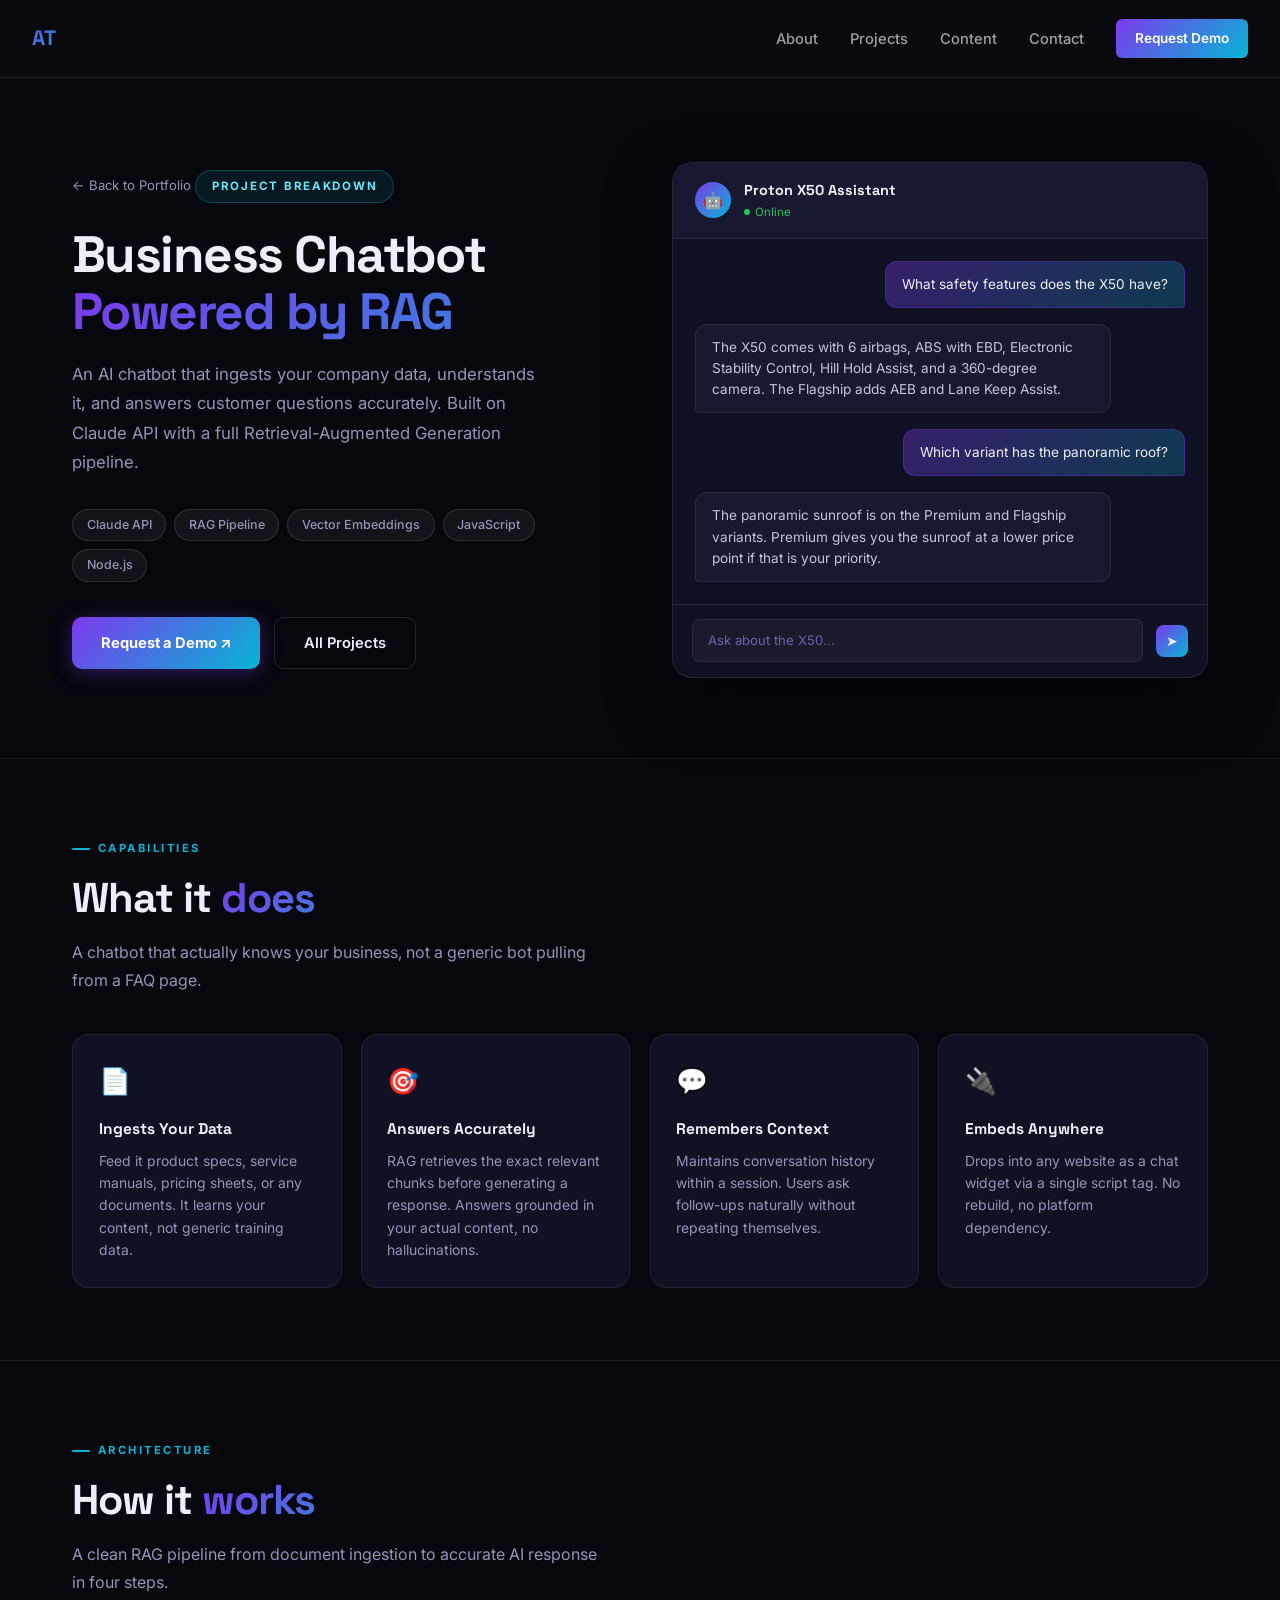
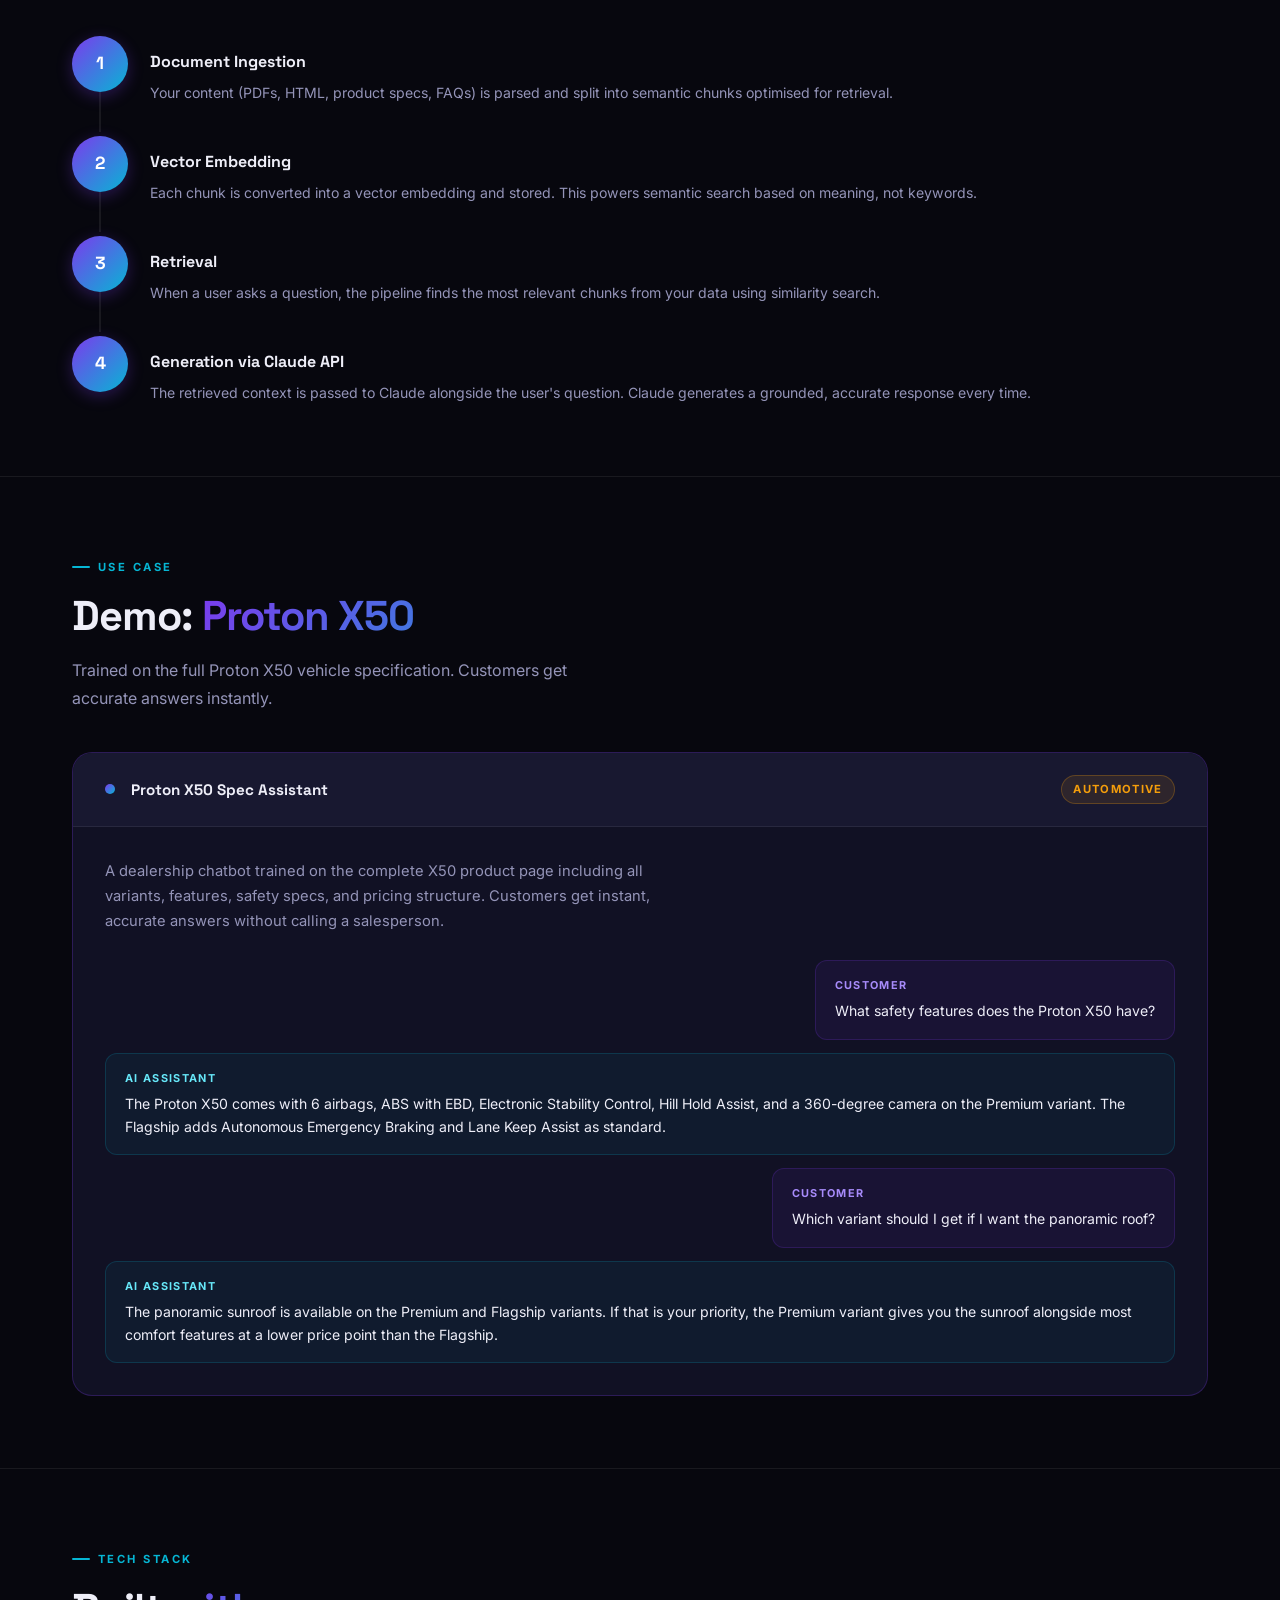
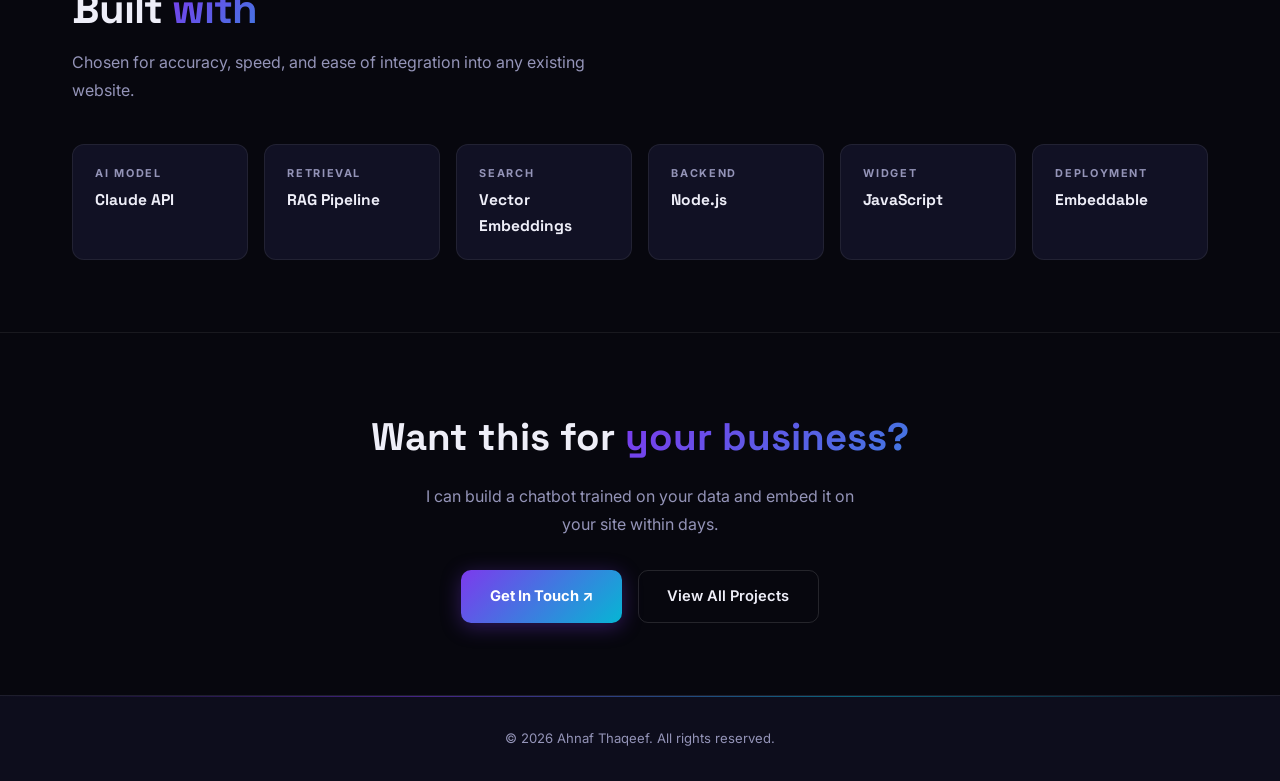
==== commit adbefd54: "fix: rewrite chatbot showcase with scoped CSS and chat UI mockup" ====
--- a/chatbot.html
+++ b/chatbot.html
@@ -9,279 +9,459 @@
   <link rel="preconnect" href="https://fonts.googleapis.com" />
   <link href="https://fonts.googleapis.com/css2?family=Inter:wght@300;400;500;600;700;900&family=Space+Grotesk:wght@400;500;700&display=swap" rel="stylesheet" />
   <style>
-    /* ---- PAGE-SPECIFIC ---- */
-    .project-hero {
-      padding: 140px 0 80px;
-      text-align: center;
-    }
-    .back-link {
+    /* All classes prefixed cb- to avoid global CSS conflicts */
+
+    .cb-page { padding-top: 90px; }
+
+    /* HERO */
+    .cb-hero {
+      padding: 72px 0 80px;
+      display: grid;
+      grid-template-columns: 1fr 1fr;
+      gap: 4rem;
+      align-items: center;
+    }
+    @media (max-width: 860px) {
+      .cb-hero { grid-template-columns: 1fr; gap: 3rem; }
+      .cb-chat-mockup { display: none; }
+    }
+    .cb-back {
       display: inline-flex;
       align-items: center;
-      gap: 0.5rem;
-      font-size: 0.85rem;
+      gap: 0.45rem;
+      font-size: 0.82rem;
       color: var(--text-muted);
       text-decoration: none;
-      margin-bottom: 2.5rem;
+      margin-bottom: 1.8rem;
       transition: color 0.2s;
     }
-    .back-link:hover { color: var(--accent2); }
-    .project-badge {
+    .cb-back:hover { color: var(--accent2); }
+    .cb-badge {
       display: inline-block;
-      padding: 0.4rem 1rem;
-      background: rgba(124,58,237,0.15);
-      border: 1px solid rgba(124,58,237,0.35);
+      padding: 0.38rem 1rem;
+      background: rgba(6,182,212,0.1);
+      border: 1px solid rgba(6,182,212,0.3);
+      border-radius: 999px;
+      font-size: 0.72rem;
+      font-weight: 700;
+      letter-spacing: 0.15em;
+      text-transform: uppercase;
+      color: var(--accent2-light);
+      margin-bottom: 1.4rem;
+    }
+    .cb-hero-title {
+      font-family: var(--font-main);
+      font-size: clamp(2.2rem, 4vw, 3.2rem);
+      font-weight: 800;
+      line-height: 1.12;
+      letter-spacing: -0.03em;
+      margin-bottom: 1.2rem;
+    }
+    .cb-hero-sub {
+      color: var(--text-muted);
+      font-size: 1.05rem;
+      line-height: 1.75;
+      margin-bottom: 2rem;
+      max-width: 480px;
+    }
+    .cb-pills {
+      display: flex;
+      flex-wrap: wrap;
+      gap: 0.5rem;
+      margin-bottom: 2.2rem;
+    }
+    .cb-pill {
+      display: inline-block;
+      padding: 0.3rem 0.85rem;
+      background: rgba(255,255,255,0.05);
+      border: 1px solid rgba(255,255,255,0.12);
       border-radius: 999px;
       font-size: 0.78rem;
+      font-weight: 500;
+      color: #9494b8;
+      white-space: nowrap;
+    }
+    .cb-btns {
+      display: flex;
+      gap: 0.9rem;
+      flex-wrap: wrap;
+    }
+    .cb-btn-primary {
+      display: inline-flex;
+      align-items: center;
+      gap: 0.4rem;
+      padding: 0.82rem 1.8rem;
+      background: linear-gradient(135deg, #7c3aed, #06b6d4);
+      color: #fff;
+      font-weight: 700;
+      font-size: 0.92rem;
+      border-radius: 10px;
+      text-decoration: none;
+      box-shadow: 0 4px 20px rgba(124,58,237,0.35);
+      transition: opacity 0.2s, transform 0.2s;
+    }
+    .cb-btn-primary:hover { opacity: 0.88; transform: translateY(-1px); }
+    .cb-btn-ghost {
+      display: inline-flex;
+      align-items: center;
+      gap: 0.4rem;
+      padding: 0.82rem 1.8rem;
+      border: 1px solid rgba(255,255,255,0.12);
+      color: #eeeef8;
       font-weight: 600;
+      font-size: 0.92rem;
+      border-radius: 10px;
+      text-decoration: none;
+      transition: border-color 0.2s, background 0.2s;
+    }
+    .cb-btn-ghost:hover { border-color: rgba(124,58,237,0.5); background: rgba(124,58,237,0.08); }
+
+    /* CHAT MOCKUP */
+    .cb-chat-mockup {
+      background: #111124;
+      border: 1px solid rgba(255,255,255,0.09);
+      border-radius: 20px;
+      overflow: hidden;
+      box-shadow: 0 24px 60px rgba(0,0,0,0.5);
+    }
+    .cb-chat-header {
+      background: #181830;
+      border-bottom: 1px solid rgba(255,255,255,0.07);
+      padding: 1rem 1.4rem;
+      display: flex;
+      align-items: center;
+      gap: 0.8rem;
+    }
+    .cb-chat-avatar {
+      width: 36px;
+      height: 36px;
+      border-radius: 50%;
+      background: linear-gradient(135deg, #7c3aed, #06b6d4);
+      display: flex;
+      align-items: center;
+      justify-content: center;
+      font-size: 1rem;
+      flex-shrink: 0;
+    }
+    .cb-chat-name {
+      font-family: var(--font-main);
+      font-weight: 700;
+      font-size: 0.9rem;
+      color: #eeeef8;
+    }
+    .cb-chat-status {
+      font-size: 0.72rem;
+      color: #22c55e;
+      display: flex;
+      align-items: center;
+      gap: 0.3rem;
+    }
+    .cb-chat-status::before {
+      content: '';
+      width: 6px;
+      height: 6px;
+      background: #22c55e;
+      border-radius: 50%;
+      display: inline-block;
+    }
+    .cb-chat-body {
+      padding: 1.4rem;
+      display: flex;
+      flex-direction: column;
+      gap: 1rem;
+      min-height: 300px;
+    }
+    .cb-msg {
+      max-width: 85%;
+      padding: 0.75rem 1rem;
+      border-radius: 12px;
+      font-size: 0.85rem;
+      line-height: 1.55;
+    }
+    .cb-msg-user {
+      align-self: flex-end;
+      background: linear-gradient(135deg, rgba(124,58,237,0.35), rgba(6,182,212,0.25));
+      border: 1px solid rgba(124,58,237,0.3);
+      color: #eeeef8;
+      border-bottom-right-radius: 4px;
+    }
+    .cb-msg-bot {
+      align-self: flex-start;
+      background: #181830;
+      border: 1px solid rgba(255,255,255,0.07);
+      color: #c4c4d8;
+      border-bottom-left-radius: 4px;
+    }
+    .cb-chat-input {
+      border-top: 1px solid rgba(255,255,255,0.07);
+      padding: 0.9rem 1.2rem;
+      display: flex;
+      align-items: center;
+      gap: 0.8rem;
+    }
+    .cb-input-fake {
+      flex: 1;
+      background: rgba(255,255,255,0.04);
+      border: 1px solid rgba(255,255,255,0.08);
+      border-radius: 8px;
+      padding: 0.6rem 0.9rem;
+      font-size: 0.82rem;
+      color: #6666aa;
+    }
+    .cb-send-btn {
+      width: 32px;
+      height: 32px;
+      border-radius: 8px;
+      background: linear-gradient(135deg, #7c3aed, #06b6d4);
+      display: flex;
+      align-items: center;
+      justify-content: center;
+      font-size: 0.85rem;
+      flex-shrink: 0;
+    }
+
+    /* SECTIONS */
+    .cb-section { padding: 72px 0; border-top: 1px solid rgba(255,255,255,0.07); }
+    .cb-label {
+      display: inline-flex;
+      align-items: center;
+      gap: 0.5rem;
+      font-size: 0.7rem;
+      font-weight: 700;
+      letter-spacing: 0.22em;
+      text-transform: uppercase;
+      color: var(--accent2);
+      margin-bottom: 1rem;
+    }
+    .cb-label::before {
+      content: '';
+      display: inline-block;
+      width: 18px;
+      height: 2px;
+      background: var(--accent2);
+      border-radius: 2px;
+    }
+    .cb-title {
+      font-family: var(--font-main);
+      font-size: clamp(1.8rem, 3.5vw, 2.6rem);
+      font-weight: 800;
+      line-height: 1.15;
+      letter-spacing: -0.025em;
+      margin-bottom: 1rem;
+    }
+    .cb-sub {
+      color: var(--text-muted);
+      font-size: 1rem;
+      line-height: 1.75;
+      max-width: 540px;
+      margin-bottom: 2.5rem;
+    }
+
+    /* CAPABILITIES */
+    .cb-caps-grid {
+      display: grid;
+      grid-template-columns: repeat(auto-fit, minmax(220px, 1fr));
+      gap: 1.2rem;
+    }
+    .cb-cap {
+      background: #111124;
+      border: 1px solid rgba(255,255,255,0.07);
+      border-radius: 16px;
+      padding: 1.6rem;
+      transition: border-color 0.25s;
+    }
+    .cb-cap:hover { border-color: rgba(124,58,237,0.4); }
+    .cb-cap-icon {
+      font-size: 1.6rem;
+      margin-bottom: 0.9rem;
+      display: block;
+    }
+    .cb-cap h3 {
+      font-family: var(--font-main);
+      font-size: 0.97rem;
+      font-weight: 700;
+      margin-bottom: 0.45rem;
+      color: #eeeef8;
+    }
+    .cb-cap p {
+      font-size: 0.87rem;
+      color: #9494b8;
+      line-height: 1.6;
+    }
+
+    /* PIPELINE */
+    .cb-pipeline { display: flex; flex-direction: column; gap: 0; }
+    .cb-step {
+      display: grid;
+      grid-template-columns: 56px 1fr;
+      gap: 1.4rem;
+      align-items: start;
+      position: relative;
+    }
+    .cb-step:not(:last-child)::before {
+      content: '';
+      position: absolute;
+      left: 27px;
+      top: 56px;
+      bottom: -28px;
+      width: 2px;
+      background: rgba(255,255,255,0.07);
+    }
+    .cb-step + .cb-step { margin-top: 2rem; }
+    .cb-step-num {
+      width: 56px;
+      height: 56px;
+      border-radius: 50%;
+      background: linear-gradient(135deg, #7c3aed, #06b6d4);
+      display: flex;
+      align-items: center;
+      justify-content: center;
+      font-family: var(--font-main);
+      font-weight: 800;
+      font-size: 1.1rem;
+      color: #fff;
+      flex-shrink: 0;
+      box-shadow: 0 4px 16px rgba(124,58,237,0.3);
+    }
+    .cb-step-body { padding-top: 0.8rem; }
+    .cb-step-body h4 {
+      font-family: var(--font-main);
+      font-weight: 700;
+      font-size: 1rem;
+      color: #eeeef8;
+      margin-bottom: 0.35rem;
+    }
+    .cb-step-body p { font-size: 0.88rem; color: #9494b8; line-height: 1.65; }
+
+    /* USE CASE */
+    .cb-usecase {
+      background: #111124;
+      border: 1px solid rgba(124,58,237,0.25);
+      border-radius: 20px;
+      overflow: hidden;
+    }
+    .cb-usecase-header {
+      background: #181830;
+      border-bottom: 1px solid rgba(255,255,255,0.07);
+      padding: 1.4rem 2rem;
+      display: flex;
+      align-items: center;
+      gap: 1rem;
+    }
+    .cb-usecase-dot {
+      width: 10px;
+      height: 10px;
+      border-radius: 50%;
+      background: linear-gradient(135deg, #7c3aed, #06b6d4);
+      flex-shrink: 0;
+    }
+    .cb-usecase-title {
+      font-family: var(--font-main);
+      font-weight: 700;
+      font-size: 0.95rem;
+      color: #eeeef8;
+    }
+    .cb-usecase-tag {
+      margin-left: auto;
+      font-size: 0.7rem;
+      font-weight: 700;
       letter-spacing: 0.12em;
       text-transform: uppercase;
-      color: var(--accent1-light);
-      margin-bottom: 1.5rem;
-    }
-    .project-hero h1 {
-      font-family: var(--font-main);
-      font-size: clamp(2.4rem, 5vw, 3.8rem);
-      font-weight: 800;
-      line-height: 1.1;
-      letter-spacing: -0.03em;
-      margin-bottom: 1.2rem;
-    }
-    .project-hero p {
-      color: var(--text-muted);
-      font-size: 1.15rem;
+      color: #f59e0b;
+      background: rgba(245,158,11,0.1);
+      border: 1px solid rgba(245,158,11,0.25);
+      padding: 0.25rem 0.7rem;
+      border-radius: 999px;
+    }
+    .cb-usecase-body { padding: 2rem; }
+    .cb-usecase-desc {
+      font-size: 0.92rem;
+      color: #9494b8;
+      line-height: 1.7;
+      margin-bottom: 1.6rem;
       max-width: 600px;
-      margin: 0 auto 2.5rem;
-      line-height: 1.75;
-    }
-    .tech-pills {
-      display: flex;
-      flex-wrap: wrap;
-      justify-content: center;
-      gap: 0.6rem;
-      margin-bottom: 2.5rem;
-    }
-    .tech-pill {
-      padding: 0.35rem 0.9rem;
-      background: var(--surface);
-      border: 1px solid var(--border);
-      border-radius: 999px;
-      font-size: 0.8rem;
-      color: var(--text-muted);
-      font-weight: 500;
-    }
-    .cta-row {
-      display: flex;
-      justify-content: center;
+    }
+    .cb-qa { display: flex; flex-direction: column; gap: 0.8rem; }
+    .cb-qa-row {
+      border-radius: 12px;
+      padding: 1rem 1.2rem;
+      font-size: 0.88rem;
+    }
+    .cb-qa-user {
+      background: rgba(124,58,237,0.08);
+      border: 1px solid rgba(124,58,237,0.2);
+      align-self: flex-end;
+    }
+    .cb-qa-bot {
+      background: rgba(6,182,212,0.06);
+      border: 1px solid rgba(6,182,212,0.18);
+    }
+    .cb-qa-label {
+      font-size: 0.68rem;
+      font-weight: 700;
+      letter-spacing: 0.12em;
+      text-transform: uppercase;
+      margin-bottom: 0.35rem;
+    }
+    .cb-qa-user .cb-qa-label { color: #a78bfa; }
+    .cb-qa-bot .cb-qa-label { color: #67e8f9; }
+    .cb-qa-row p { color: #eeeef8; margin: 0; line-height: 1.6; }
+
+    /* STACK */
+    .cb-stack-grid {
+      display: grid;
+      grid-template-columns: repeat(auto-fit, minmax(160px, 1fr));
       gap: 1rem;
-      flex-wrap: wrap;
-    }
-    .btn-primary {
-      display: inline-block;
-      padding: 0.85rem 2rem;
-      background: var(--gradient);
-      color: #fff;
-      font-weight: 700;
-      font-size: 0.95rem;
-      border-radius: var(--radius-md);
-      text-decoration: none;
-      transition: opacity 0.2s, transform 0.2s;
-    }
-    .btn-primary:hover { opacity: 0.88; transform: translateY(-1px); }
-    .btn-outline {
-      display: inline-block;
-      padding: 0.85rem 2rem;
-      border: 1px solid var(--border-accent);
-      color: var(--accent1-light);
-      font-weight: 600;
-      font-size: 0.95rem;
-      border-radius: var(--radius-md);
-      text-decoration: none;
-      transition: background 0.2s;
-    }
-    .btn-outline:hover { background: rgba(124,58,237,0.1); }
-
-    /* ---- DIVIDER ---- */
-    .section { padding: 80px 0; }
-    .section + .section { border-top: 1px solid var(--border); }
-
-    /* ---- WHAT IT DOES ---- */
-    .capabilities-grid {
-      display: grid;
-      grid-template-columns: repeat(auto-fit, minmax(240px, 1fr));
-      gap: 1.5rem;
-      margin-top: 2.5rem;
-    }
-    .cap-card {
-      background: var(--surface);
-      border: 1px solid var(--border);
-      border-radius: var(--radius-lg);
-      padding: 1.8rem;
-      transition: border-color 0.2s;
-    }
-    .cap-card:hover { border-color: var(--border-accent); }
-    .cap-icon {
-      font-size: 1.8rem;
-      margin-bottom: 1rem;
-    }
-    .cap-card h3 {
-      font-family: var(--font-main);
-      font-size: 1rem;
-      font-weight: 700;
-      margin-bottom: 0.5rem;
-      color: var(--text);
-    }
-    .cap-card p {
-      font-size: 0.9rem;
-      color: var(--text-muted);
-      line-height: 1.6;
-    }
-
-    /* ---- HOW IT WORKS (pipeline) ---- */
-    .pipeline {
-      margin-top: 2.5rem;
-      display: flex;
-      flex-direction: column;
-      gap: 1rem;
-    }
-    .pipeline-step {
-      display: grid;
-      grid-template-columns: 48px 1fr;
-      gap: 1.2rem;
-      align-items: start;
-    }
-    .step-num {
-      width: 48px;
-      height: 48px;
-      border-radius: 50%;
-      background: var(--gradient);
-      display: flex;
-      align-items: center;
-      justify-content: center;
-      font-family: var(--font-main);
-      font-weight: 800;
-      font-size: 1rem;
-      color: #fff;
-      flex-shrink: 0;
-    }
-    .step-body h4 {
-      font-family: var(--font-main);
-      font-weight: 700;
-      font-size: 1rem;
-      color: var(--text);
-      margin-bottom: 0.3rem;
-    }
-    .step-body p {
-      font-size: 0.9rem;
-      color: var(--text-muted);
-      line-height: 1.6;
-    }
-    .pipeline-connector {
-      width: 2px;
-      height: 24px;
-      background: var(--border);
-      margin-left: 23px;
-      border-radius: 2px;
-    }
-
-    /* ---- USE CASE ---- */
-    .usecase-box {
-      background: var(--surface);
-      border: 1px solid var(--border-accent);
-      border-radius: var(--radius-lg);
-      padding: 2.5rem;
-      margin-top: 2.5rem;
-    }
-    .usecase-box .uc-label {
-      font-size: 0.72rem;
-      font-weight: 700;
-      letter-spacing: 0.2em;
-      text-transform: uppercase;
-      color: var(--accent3);
-      margin-bottom: 0.8rem;
-    }
-    .usecase-box h3 {
-      font-family: var(--font-main);
-      font-size: 1.4rem;
-      font-weight: 700;
-      margin-bottom: 1rem;
-    }
-    .usecase-box p {
-      color: var(--text-muted);
-      line-height: 1.75;
-      margin-bottom: 1rem;
-    }
-    .uc-qa {
-      margin-top: 1.5rem;
-      display: flex;
-      flex-direction: column;
-      gap: 0.8rem;
-    }
-    .qa-row {
-      background: var(--bg2);
-      border-radius: var(--radius-md);
-      padding: 1rem 1.2rem;
-      font-size: 0.9rem;
-    }
-    .qa-row.user-msg { border-left: 3px solid var(--accent1); }
-    .qa-row.bot-msg { border-left: 3px solid var(--accent2); }
-    .qa-label {
-      font-size: 0.72rem;
-      font-weight: 700;
-      letter-spacing: 0.1em;
-      text-transform: uppercase;
-      margin-bottom: 0.3rem;
-    }
-    .qa-row.user-msg .qa-label { color: var(--accent1-light); }
-    .qa-row.bot-msg .qa-label { color: var(--accent2-light); }
-    .qa-row p { color: var(--text); margin: 0; line-height: 1.6; }
-
-    /* ---- STACK ---- */
-    .stack-grid {
-      display: grid;
-      grid-template-columns: repeat(auto-fit, minmax(180px, 1fr));
-      gap: 1rem;
-      margin-top: 2.5rem;
-    }
-    .stack-item {
-      background: var(--surface);
-      border: 1px solid var(--border);
-      border-radius: var(--radius-md);
+    }
+    .cb-stack-item {
+      background: #111124;
+      border: 1px solid rgba(255,255,255,0.07);
+      border-radius: 12px;
       padding: 1.2rem 1.4rem;
-      display: flex;
-      flex-direction: column;
-      gap: 0.3rem;
-    }
-    .stack-item span:first-child {
-      font-size: 0.72rem;
+    }
+    .cb-stack-layer {
+      font-size: 0.68rem;
       font-weight: 700;
       letter-spacing: 0.15em;
       text-transform: uppercase;
-      color: var(--text-muted);
-    }
-    .stack-item span:last-child {
-      font-family: var(--font-main);
-      font-weight: 700;
+      color: #9494b8;
+      margin-bottom: 0.35rem;
+    }
+    .cb-stack-name {
+      font-family: var(--font-main);
+      font-weight: 700;
+      font-size: 0.97rem;
+      color: #eeeef8;
+    }
+
+    /* CTA BOTTOM */
+    .cb-cta {
+      padding: 72px 0;
+      border-top: 1px solid rgba(255,255,255,0.07);
+      text-align: center;
+    }
+    .cb-cta h2 {
+      font-family: var(--font-main);
+      font-size: clamp(1.8rem, 3vw, 2.4rem);
+      font-weight: 800;
+      margin-bottom: 0.9rem;
+    }
+    .cb-cta p {
+      color: #9494b8;
+      max-width: 440px;
+      margin: 0 auto 2rem;
       font-size: 1rem;
-      color: var(--text);
-    }
-
-    /* ---- CTA SECTION ---- */
-    .cta-section {
-      padding: 80px 0;
+      line-height: 1.75;
+    }
+    .cb-cta-row { display: flex; justify-content: center; gap: 1rem; flex-wrap: wrap; }
+
+    /* FOOTER */
+    .cb-footer {
       text-align: center;
-      border-top: 1px solid var(--border);
-    }
-    .cta-section h2 {
-      font-family: var(--font-main);
-      font-size: clamp(1.8rem, 3.5vw, 2.6rem);
-      font-weight: 800;
-      margin-bottom: 1rem;
-    }
-    .cta-section p {
-      color: var(--text-muted);
-      max-width: 480px;
-      margin: 0 auto 2rem;
-      line-height: 1.75;
+      padding: 2rem;
+      border-top: 1px solid rgba(255,255,255,0.07);
+      color: #9494b8;
+      font-size: 0.82rem;
     }
   </style>
 </head>
@@ -289,194 +469,233 @@
 
   <!-- NAV -->
   <nav id="navbar">
-    <a href="/" class="nav-logo">AT</a>
+    <a href="/" class="nav-logo" style="text-decoration:none;">AT</a>
     <ul class="nav-links">
       <li><a href="/#about">About</a></li>
       <li><a href="/#projects">Projects</a></li>
       <li><a href="/#blog">Content</a></li>
       <li><a href="/#contact">Contact</a></li>
     </ul>
-    <a href="mailto:ahnafthaqeef@gmail.com" class="nav-cta">Request Demo</a>
+    <a href="mailto:ahnafthaqeef@gmail.com?subject=Chatbot Demo Request" class="nav-cta" style="text-decoration:none;">Request Demo</a>
   </nav>
 
-  <!-- HERO -->
-  <section class="project-hero container">
-    <a href="/" class="back-link">&#8592; Back to Portfolio</a>
-    <div class="project-badge">Project Showcase</div>
-    <h1>Business Chatbot<br/><span class="gradient-text">Powered by RAG</span></h1>
-    <p>An AI chatbot that ingests your company data, understands it, and answers customer questions accurately. Built on Claude API with a full Retrieval-Augmented Generation pipeline. Embeds as a widget on any website.</p>
-    <div class="tech-pills">
-      <span class="tech-pill">Claude API</span>
-      <span class="tech-pill">RAG Pipeline</span>
-      <span class="tech-pill">Vector Embeddings</span>
-      <span class="tech-pill">JavaScript</span>
-      <span class="tech-pill">Node.js</span>
-    </div>
-    <div class="cta-row">
-      <a href="mailto:ahnafthaqeef@gmail.com?subject=Chatbot Demo Request" class="btn-primary">Request a Demo</a>
-      <a href="/#projects" class="btn-outline">See All Projects</a>
-    </div>
-  </section>
-
-  <!-- WHAT IT DOES -->
-  <section class="section">
-    <div class="container">
-      <div class="section-label">Capabilities</div>
-      <h2 class="section-title">What it <span class="gradient-text">does</span></h2>
-      <p class="section-sub">A chatbot that actually knows your business -- not a generic bot copy-pasting from a FAQ page.</p>
-      <div class="capabilities-grid">
-        <div class="cap-card">
-          <div class="cap-icon">📄</div>
-          <h3>Ingests Your Data</h3>
-          <p>Feed it product specs, service manuals, pricing sheets, or any documents. It learns your content, not generic training data.</p>
+  <div class="cb-page">
+
+    <!-- HERO -->
+    <section class="container">
+      <div class="cb-hero">
+
+        <!-- LEFT: Copy -->
+        <div>
+          <a href="/" class="cb-back">&#8592; Back to Portfolio</a>
+          <div class="cb-badge">Project Breakdown</div>
+          <h1 class="cb-hero-title">
+            Business Chatbot<br/>
+            <span class="gradient-text">Powered by RAG</span>
+          </h1>
+          <p class="cb-hero-sub">
+            An AI chatbot that ingests your company data, understands it, and answers customer questions accurately. Built on Claude API with a full Retrieval-Augmented Generation pipeline.
+          </p>
+          <div class="cb-pills">
+            <span class="cb-pill">Claude API</span>
+            <span class="cb-pill">RAG Pipeline</span>
+            <span class="cb-pill">Vector Embeddings</span>
+            <span class="cb-pill">JavaScript</span>
+            <span class="cb-pill">Node.js</span>
+          </div>
+          <div class="cb-btns">
+            <a href="mailto:ahnafthaqeef@gmail.com?subject=Chatbot Demo Request" class="cb-btn-primary">Request a Demo &#8599;</a>
+            <a href="/" class="cb-btn-ghost">All Projects</a>
+          </div>
         </div>
-        <div class="cap-card">
-          <div class="cap-icon">🎯</div>
-          <h3>Answers Accurately</h3>
-          <p>RAG retrieves the exact relevant chunks before generating a response. No hallucination, no guesswork -- answers grounded in your actual content.</p>
+
+        <!-- RIGHT: Chat Mockup -->
+        <div class="cb-chat-mockup">
+          <div class="cb-chat-header">
+            <div class="cb-chat-avatar">&#129302;</div>
+            <div>
+              <div class="cb-chat-name">Proton X50 Assistant</div>
+              <div class="cb-chat-status">Online</div>
+            </div>
+          </div>
+          <div class="cb-chat-body">
+            <div class="cb-msg cb-msg-user">What safety features does the X50 have?</div>
+            <div class="cb-msg cb-msg-bot">The X50 comes with 6 airbags, ABS with EBD, Electronic Stability Control, Hill Hold Assist, and a 360-degree camera. The Flagship adds AEB and Lane Keep Assist.</div>
+            <div class="cb-msg cb-msg-user">Which variant has the panoramic roof?</div>
+            <div class="cb-msg cb-msg-bot">The panoramic sunroof is on the Premium and Flagship variants. Premium gives you the sunroof at a lower price point if that is your priority.</div>
+          </div>
+          <div class="cb-chat-input">
+            <div class="cb-input-fake">Ask about the X50...</div>
+            <div class="cb-send-btn">&#10148;</div>
+          </div>
         </div>
-        <div class="cap-card">
-          <div class="cap-icon">💬</div>
-          <h3>Remembers Context</h3>
-          <p>Maintains conversation history within a session. Users can ask follow-up questions naturally without repeating themselves.</p>
-        </div>
-        <div class="cap-card">
-          <div class="cap-icon">🔌</div>
-          <h3>Embeds Anywhere</h3>
-          <p>Drops into any website as a chat widget. One script tag -- no rebuild required, no platform dependency.</p>
+
+      </div>
+    </section>
+
+    <!-- CAPABILITIES -->
+    <section class="cb-section">
+      <div class="container">
+        <div class="cb-label">Capabilities</div>
+        <h2 class="cb-title">What it <span class="gradient-text">does</span></h2>
+        <p class="cb-sub">A chatbot that actually knows your business, not a generic bot pulling from a FAQ page.</p>
+        <div class="cb-caps-grid">
+          <div class="cb-cap">
+            <span class="cb-cap-icon">&#128196;</span>
+            <h3>Ingests Your Data</h3>
+            <p>Feed it product specs, service manuals, pricing sheets, or any documents. It learns your content, not generic training data.</p>
+          </div>
+          <div class="cb-cap">
+            <span class="cb-cap-icon">&#127919;</span>
+            <h3>Answers Accurately</h3>
+            <p>RAG retrieves the exact relevant chunks before generating a response. Answers grounded in your actual content, no hallucinations.</p>
+          </div>
+          <div class="cb-cap">
+            <span class="cb-cap-icon">&#128172;</span>
+            <h3>Remembers Context</h3>
+            <p>Maintains conversation history within a session. Users ask follow-ups naturally without repeating themselves.</p>
+          </div>
+          <div class="cb-cap">
+            <span class="cb-cap-icon">&#128268;</span>
+            <h3>Embeds Anywhere</h3>
+            <p>Drops into any website as a chat widget via a single script tag. No rebuild, no platform dependency.</p>
+          </div>
         </div>
       </div>
-    </div>
-  </section>
-
-  <!-- HOW IT WORKS -->
-  <section class="section">
-    <div class="container">
-      <div class="section-label">Architecture</div>
-      <h2 class="section-title">How it <span class="gradient-text">works</span></h2>
-      <p class="section-sub">A clean RAG pipeline -- document ingestion to accurate AI response in four steps.</p>
-      <div class="pipeline">
-        <div class="pipeline-step">
-          <div class="step-num">1</div>
-          <div class="step-body">
-            <h4>Document Ingestion</h4>
-            <p>Your content (PDFs, HTML, text, product specs) is parsed and split into semantic chunks optimised for retrieval.</p>
-          </div>
-        </div>
-        <div class="pipeline-connector"></div>
-        <div class="pipeline-step">
-          <div class="step-num">2</div>
-          <div class="step-body">
-            <h4>Vector Embedding</h4>
-            <p>Each chunk is converted into a vector embedding and stored in a vector database. This powers semantic search -- meaning-based, not keyword-based.</p>
-          </div>
-        </div>
-        <div class="pipeline-connector"></div>
-        <div class="pipeline-step">
-          <div class="step-num">3</div>
-          <div class="step-body">
-            <h4>Retrieval</h4>
-            <p>When a user asks a question, the pipeline finds the most relevant chunks from your data using similarity search.</p>
-          </div>
-        </div>
-        <div class="pipeline-connector"></div>
-        <div class="pipeline-step">
-          <div class="step-num">4</div>
-          <div class="step-body">
-            <h4>Generation via Claude API</h4>
-            <p>The retrieved context is passed to Claude alongside the user's question. Claude generates a grounded, accurate response -- never hallucinating beyond what your data contains.</p>
+    </section>
+
+    <!-- HOW IT WORKS -->
+    <section class="cb-section">
+      <div class="container">
+        <div class="cb-label">Architecture</div>
+        <h2 class="cb-title">How it <span class="gradient-text">works</span></h2>
+        <p class="cb-sub">A clean RAG pipeline from document ingestion to accurate AI response in four steps.</p>
+        <div class="cb-pipeline">
+          <div class="cb-step">
+            <div class="cb-step-num">1</div>
+            <div class="cb-step-body">
+              <h4>Document Ingestion</h4>
+              <p>Your content (PDFs, HTML, product specs, FAQs) is parsed and split into semantic chunks optimised for retrieval.</p>
+            </div>
+          </div>
+          <div class="cb-step">
+            <div class="cb-step-num">2</div>
+            <div class="cb-step-body">
+              <h4>Vector Embedding</h4>
+              <p>Each chunk is converted into a vector embedding and stored. This powers semantic search based on meaning, not keywords.</p>
+            </div>
+          </div>
+          <div class="cb-step">
+            <div class="cb-step-num">3</div>
+            <div class="cb-step-body">
+              <h4>Retrieval</h4>
+              <p>When a user asks a question, the pipeline finds the most relevant chunks from your data using similarity search.</p>
+            </div>
+          </div>
+          <div class="cb-step">
+            <div class="cb-step-num">4</div>
+            <div class="cb-step-body">
+              <h4>Generation via Claude API</h4>
+              <p>The retrieved context is passed to Claude alongside the user's question. Claude generates a grounded, accurate response every time.</p>
+            </div>
           </div>
         </div>
       </div>
-    </div>
-  </section>
-
-  <!-- USE CASE -->
-  <section class="section">
-    <div class="container">
-      <div class="section-label">Use Case</div>
-      <h2 class="section-title">Demo: <span class="gradient-text">Proton X50</span></h2>
-      <p class="section-sub">The chatbot was trained on the full Proton X50 vehicle specification -- features, variants, tech, pricing structure. Here is how it responds.</p>
-      <div class="usecase-box">
-        <div class="uc-label">Live Demo Conversation</div>
-        <h3>Proton X50 Spec Assistant</h3>
-        <p>A car dealership chatbot trained on the complete X50 product page. Customers get accurate answers instantly -- without calling a salesperson.</p>
-        <div class="uc-qa">
-          <div class="qa-row user-msg">
-            <div class="qa-label">Customer</div>
-            <p>What safety features does the Proton X50 have?</p>
-          </div>
-          <div class="qa-row bot-msg">
-            <div class="qa-label">AI Assistant</div>
-            <p>The Proton X50 comes with 6 airbags, ABS with EBD, Electronic Stability Control (ESC), Hill Hold Assist, and a 360-degree camera on the Premium variant. The Flagship variant adds Autonomous Emergency Braking (AEB) and Lane Keep Assist (LKA) as standard.</p>
-          </div>
-          <div class="qa-row user-msg">
-            <div class="qa-label">Customer</div>
-            <p>Which variant should I get if I want the panoramic roof?</p>
-          </div>
-          <div class="qa-row bot-msg">
-            <div class="qa-label">AI Assistant</div>
-            <p>The panoramic sunroof is available on the Premium and Flagship variants. If that is your priority, the Premium variant gives you the sunroof alongside most comfort features at a lower price point than the Flagship.</p>
+    </section>
+
+    <!-- USE CASE -->
+    <section class="cb-section">
+      <div class="container">
+        <div class="cb-label">Use Case</div>
+        <h2 class="cb-title">Demo: <span class="gradient-text">Proton X50</span></h2>
+        <p class="cb-sub">Trained on the full Proton X50 vehicle specification. Customers get accurate answers instantly.</p>
+        <div class="cb-usecase">
+          <div class="cb-usecase-header">
+            <div class="cb-usecase-dot"></div>
+            <div class="cb-usecase-title">Proton X50 Spec Assistant</div>
+            <div class="cb-usecase-tag">Automotive</div>
+          </div>
+          <div class="cb-usecase-body">
+            <p class="cb-usecase-desc">
+              A dealership chatbot trained on the complete X50 product page including all variants, features, safety specs, and pricing structure. Customers get instant, accurate answers without calling a salesperson.
+            </p>
+            <div class="cb-qa">
+              <div class="cb-qa-row cb-qa-user">
+                <div class="cb-qa-label">Customer</div>
+                <p>What safety features does the Proton X50 have?</p>
+              </div>
+              <div class="cb-qa-row cb-qa-bot">
+                <div class="cb-qa-label">AI Assistant</div>
+                <p>The Proton X50 comes with 6 airbags, ABS with EBD, Electronic Stability Control, Hill Hold Assist, and a 360-degree camera on the Premium variant. The Flagship adds Autonomous Emergency Braking and Lane Keep Assist as standard.</p>
+              </div>
+              <div class="cb-qa-row cb-qa-user">
+                <div class="cb-qa-label">Customer</div>
+                <p>Which variant should I get if I want the panoramic roof?</p>
+              </div>
+              <div class="cb-qa-row cb-qa-bot">
+                <div class="cb-qa-label">AI Assistant</div>
+                <p>The panoramic sunroof is available on the Premium and Flagship variants. If that is your priority, the Premium variant gives you the sunroof alongside most comfort features at a lower price point than the Flagship.</p>
+              </div>
+            </div>
           </div>
         </div>
       </div>
-    </div>
-  </section>
-
-  <!-- TECH STACK -->
-  <section class="section">
-    <div class="container">
-      <div class="section-label">Tech Stack</div>
-      <h2 class="section-title">Built <span class="gradient-text">with</span></h2>
-      <p class="section-sub">Chosen for accuracy, speed, and ease of integration into any existing website.</p>
-      <div class="stack-grid">
-        <div class="stack-item">
-          <span>AI Model</span>
-          <span>Claude API</span>
-        </div>
-        <div class="stack-item">
-          <span>Retrieval</span>
-          <span>RAG Pipeline</span>
-        </div>
-        <div class="stack-item">
-          <span>Search</span>
-          <span>Vector Embeddings</span>
-        </div>
-        <div class="stack-item">
-          <span>Backend</span>
-          <span>Node.js</span>
-        </div>
-        <div class="stack-item">
-          <span>Widget</span>
-          <span>JavaScript</span>
-        </div>
-        <div class="stack-item">
-          <span>Deployment</span>
-          <span>Embeddable</span>
+    </section>
+
+    <!-- TECH STACK -->
+    <section class="cb-section">
+      <div class="container">
+        <div class="cb-label">Tech Stack</div>
+        <h2 class="cb-title">Built <span class="gradient-text">with</span></h2>
+        <p class="cb-sub">Chosen for accuracy, speed, and ease of integration into any existing website.</p>
+        <div class="cb-stack-grid">
+          <div class="cb-stack-item">
+            <div class="cb-stack-layer">AI Model</div>
+            <div class="cb-stack-name">Claude API</div>
+          </div>
+          <div class="cb-stack-item">
+            <div class="cb-stack-layer">Retrieval</div>
+            <div class="cb-stack-name">RAG Pipeline</div>
+          </div>
+          <div class="cb-stack-item">
+            <div class="cb-stack-layer">Search</div>
+            <div class="cb-stack-name">Vector Embeddings</div>
+          </div>
+          <div class="cb-stack-item">
+            <div class="cb-stack-layer">Backend</div>
+            <div class="cb-stack-name">Node.js</div>
+          </div>
+          <div class="cb-stack-item">
+            <div class="cb-stack-layer">Widget</div>
+            <div class="cb-stack-name">JavaScript</div>
+          </div>
+          <div class="cb-stack-item">
+            <div class="cb-stack-layer">Deployment</div>
+            <div class="cb-stack-name">Embeddable</div>
+          </div>
         </div>
       </div>
-    </div>
-  </section>
-
-  <!-- CTA -->
-  <section class="cta-section">
-    <div class="container">
-      <h2>Want this for <span class="gradient-text">your business?</span></h2>
-      <p>I can build a chatbot trained on your data -- products, services, FAQs -- and embed it on your site within days.</p>
-      <div class="cta-row">
-        <a href="mailto:ahnafthaqeef@gmail.com?subject=Chatbot Demo Request" class="btn-primary">Get In Touch</a>
-        <a href="/" class="btn-outline">View All Projects</a>
+    </section>
+
+    <!-- CTA -->
+    <section class="cb-cta">
+      <div class="container">
+        <h2>Want this for <span class="gradient-text">your business?</span></h2>
+        <p>I can build a chatbot trained on your data and embed it on your site within days.</p>
+        <div class="cb-cta-row">
+          <a href="mailto:ahnafthaqeef@gmail.com?subject=Chatbot Demo Request" class="cb-btn-primary">Get In Touch &#8599;</a>
+          <a href="/" class="cb-btn-ghost">View All Projects</a>
+        </div>
       </div>
-    </div>
-  </section>
-
-  <!-- FOOTER -->
-  <footer style="text-align:center; padding: 2rem; border-top: 1px solid var(--border); color: var(--text-muted); font-size: 0.85rem;">
-    &copy; 2026 Ahnaf Thaqeef. All rights reserved.
-  </footer>
+    </section>
+
+    <footer class="cb-footer">
+      &copy; 2026 Ahnaf Thaqeef. All rights reserved.
+    </footer>
+
+  </div>
 
   <script>
-    // Navbar scroll effect (reuse from main site)
     const navbar = document.getElementById('navbar');
     window.addEventListener('scroll', () => {
       navbar.classList.toggle('scrolled', window.scrollY > 50);
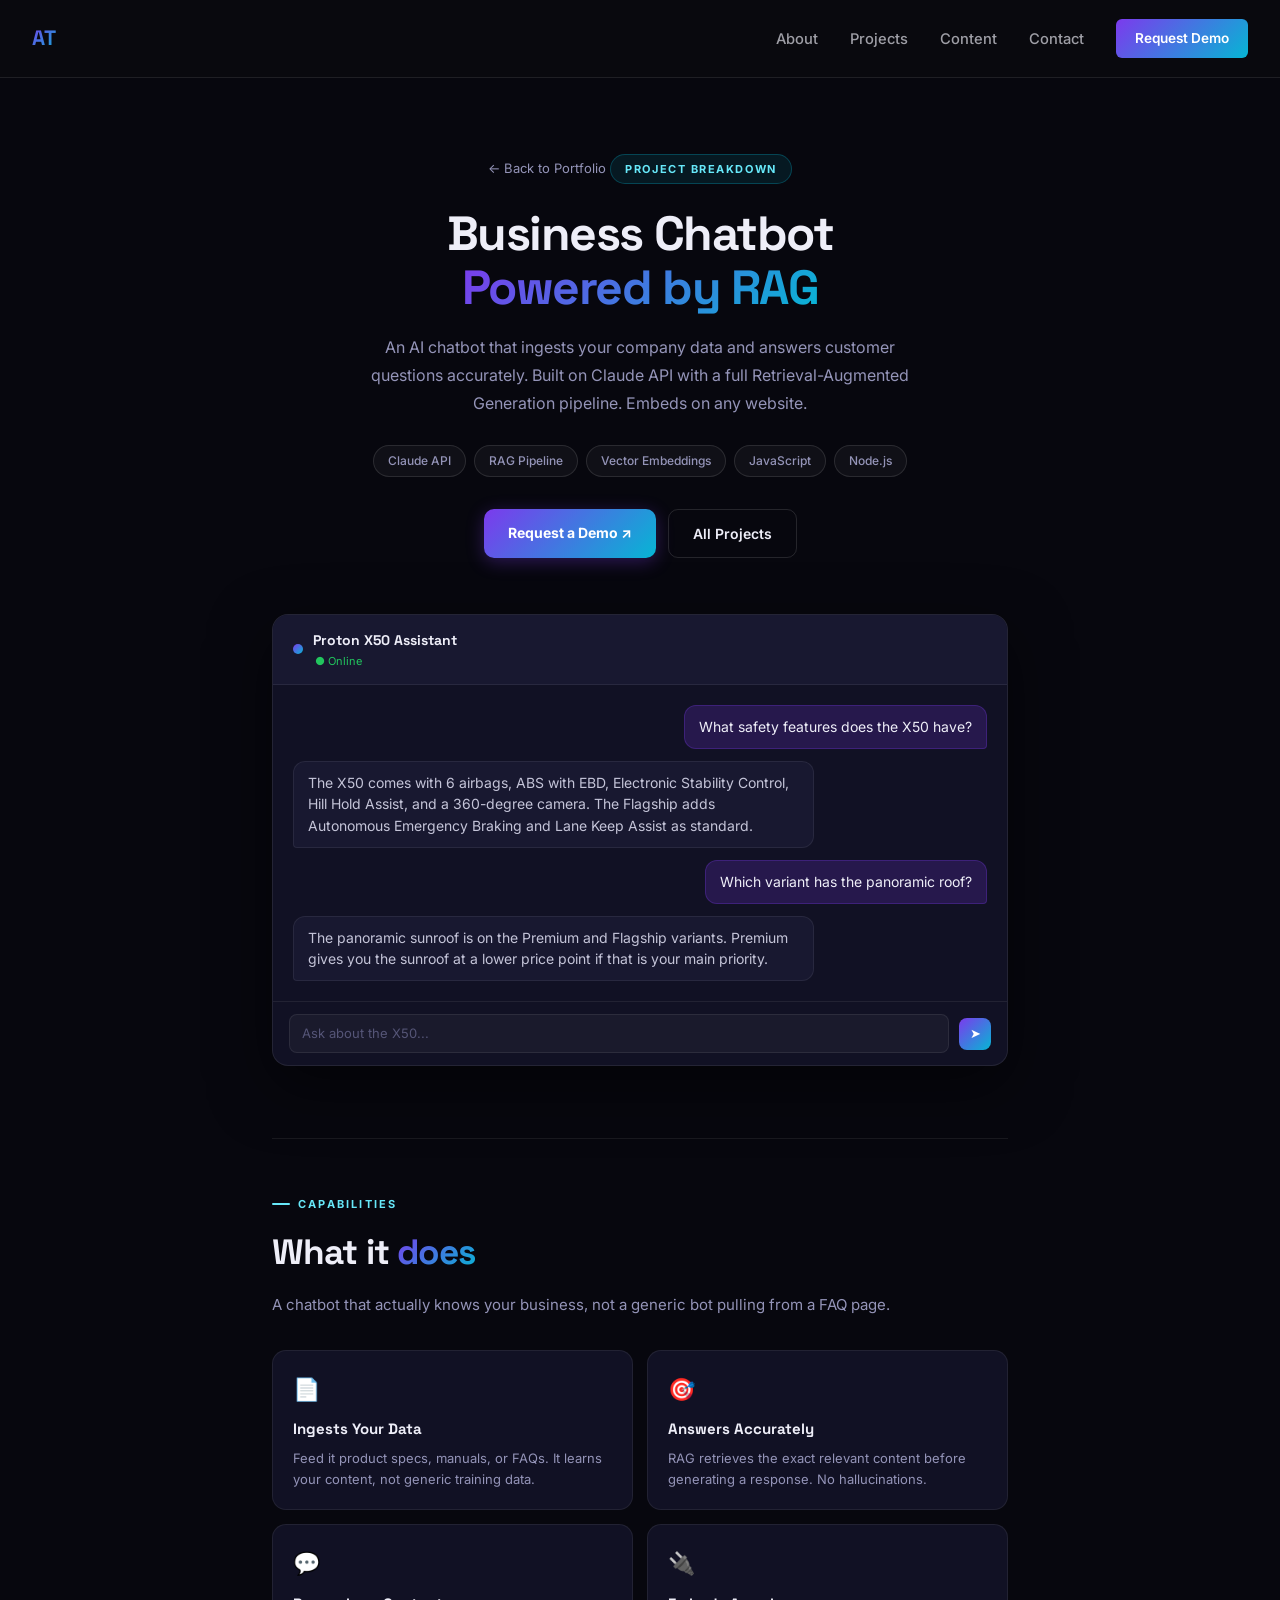
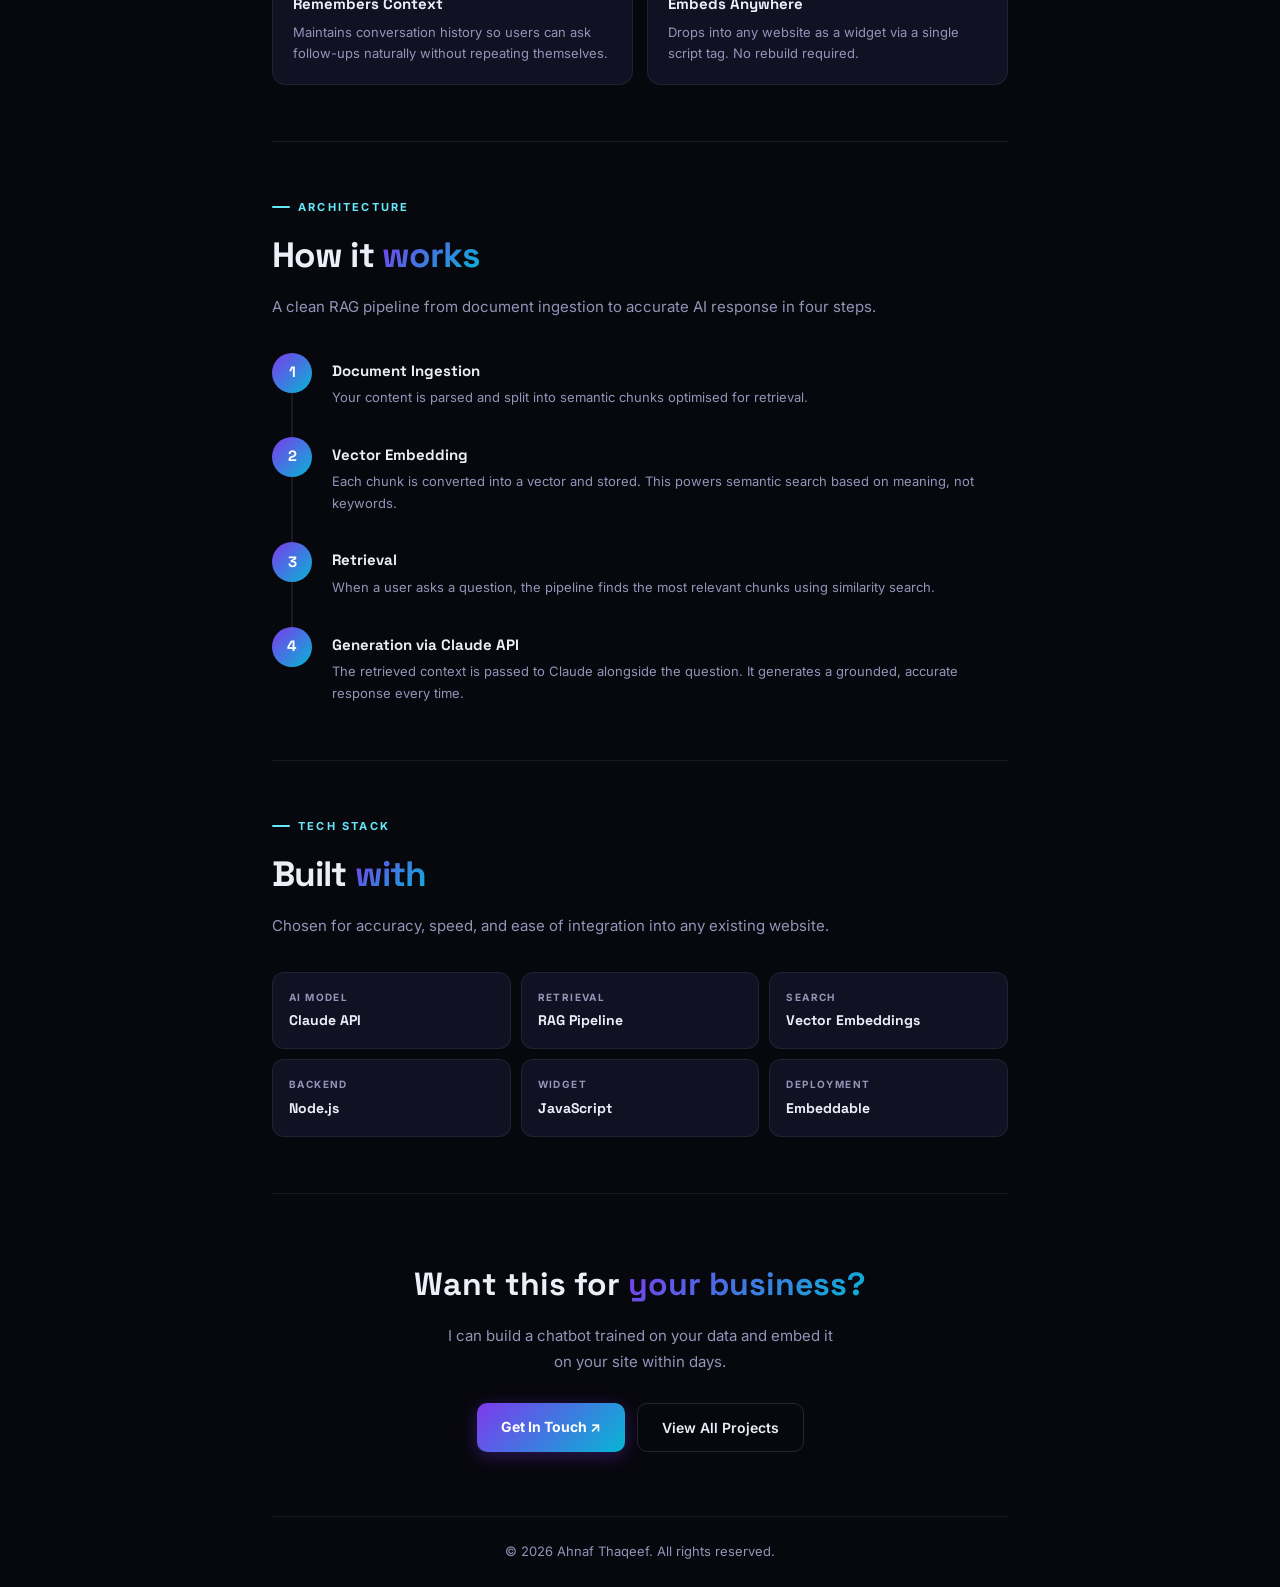
==== commit e9721f6d: "fix: simplify chatbot page to single-column layout" ====
--- a/chatbot.html
+++ b/chatbot.html
@@ -9,465 +9,323 @@
   <link rel="preconnect" href="https://fonts.googleapis.com" />
   <link href="https://fonts.googleapis.com/css2?family=Inter:wght@300;400;500;600;700;900&family=Space+Grotesk:wght@400;500;700&display=swap" rel="stylesheet" />
   <style>
-    /* All classes prefixed cb- to avoid global CSS conflicts */
-
-    .cb-page { padding-top: 90px; }
-
-    /* HERO */
-    .cb-hero {
-      padding: 72px 0 80px;
-      display: grid;
-      grid-template-columns: 1fr 1fr;
-      gap: 4rem;
-      align-items: center;
-    }
-    @media (max-width: 860px) {
-      .cb-hero { grid-template-columns: 1fr; gap: 3rem; }
-      .cb-chat-mockup { display: none; }
-    }
+    * { box-sizing: border-box; }
+
+    .cb-wrap {
+      padding-top: 90px;
+      max-width: 800px;
+      margin: 0 auto;
+      padding-left: 2rem;
+      padding-right: 2rem;
+    }
+
+    /* ── HERO ── */
+    .cb-hero { padding: 64px 0 56px; text-align: center; }
+
     .cb-back {
       display: inline-flex;
       align-items: center;
-      gap: 0.45rem;
-      font-size: 0.82rem;
-      color: var(--text-muted);
+      gap: 6px;
+      font-size: 13px;
+      color: #9494b8;
       text-decoration: none;
-      margin-bottom: 1.8rem;
-      transition: color 0.2s;
-    }
-    .cb-back:hover { color: var(--accent2); }
+      margin-bottom: 28px;
+    }
+    .cb-back:hover { color: #67e8f9; }
+
     .cb-badge {
       display: inline-block;
-      padding: 0.38rem 1rem;
+      padding: 5px 14px;
       background: rgba(6,182,212,0.1);
-      border: 1px solid rgba(6,182,212,0.3);
+      border: 1px solid rgba(6,182,212,0.28);
       border-radius: 999px;
-      font-size: 0.72rem;
+      font-size: 11px;
       font-weight: 700;
-      letter-spacing: 0.15em;
+      letter-spacing: 0.14em;
       text-transform: uppercase;
-      color: var(--accent2-light);
-      margin-bottom: 1.4rem;
-    }
-    .cb-hero-title {
-      font-family: var(--font-main);
-      font-size: clamp(2.2rem, 4vw, 3.2rem);
+      color: #67e8f9;
+      margin-bottom: 20px;
+    }
+
+    .cb-hero h1 {
+      font-family: 'Space Grotesk', sans-serif;
+      font-size: clamp(2rem, 5vw, 3rem);
       font-weight: 800;
       line-height: 1.12;
       letter-spacing: -0.03em;
-      margin-bottom: 1.2rem;
-    }
-    .cb-hero-sub {
-      color: var(--text-muted);
-      font-size: 1.05rem;
+      color: #eeeef8;
+      margin: 0 0 18px;
+    }
+
+    .cb-hero p {
+      font-size: 16px;
+      color: #9494b8;
       line-height: 1.75;
-      margin-bottom: 2rem;
-      max-width: 480px;
-    }
+      max-width: 560px;
+      margin: 0 auto 28px;
+    }
+
     .cb-pills {
       display: flex;
       flex-wrap: wrap;
-      gap: 0.5rem;
-      margin-bottom: 2.2rem;
+      justify-content: center;
+      gap: 8px;
+      margin-bottom: 32px;
     }
     .cb-pill {
       display: inline-block;
-      padding: 0.3rem 0.85rem;
-      background: rgba(255,255,255,0.05);
-      border: 1px solid rgba(255,255,255,0.12);
+      padding: 5px 14px;
+      background: rgba(255,255,255,0.04);
+      border: 1px solid rgba(255,255,255,0.11);
       border-radius: 999px;
-      font-size: 0.78rem;
+      font-size: 12px;
       font-weight: 500;
       color: #9494b8;
-      white-space: nowrap;
-    }
-    .cb-btns {
-      display: flex;
-      gap: 0.9rem;
-      flex-wrap: wrap;
-    }
-    .cb-btn-primary {
-      display: inline-flex;
-      align-items: center;
-      gap: 0.4rem;
-      padding: 0.82rem 1.8rem;
+    }
+
+    .cb-btns { display: flex; justify-content: center; gap: 12px; flex-wrap: wrap; }
+    .cb-btn-p {
+      display: inline-block;
+      padding: 12px 24px;
       background: linear-gradient(135deg, #7c3aed, #06b6d4);
       color: #fff;
       font-weight: 700;
-      font-size: 0.92rem;
+      font-size: 14px;
       border-radius: 10px;
       text-decoration: none;
-      box-shadow: 0 4px 20px rgba(124,58,237,0.35);
-      transition: opacity 0.2s, transform 0.2s;
-    }
-    .cb-btn-primary:hover { opacity: 0.88; transform: translateY(-1px); }
-    .cb-btn-ghost {
-      display: inline-flex;
-      align-items: center;
-      gap: 0.4rem;
-      padding: 0.82rem 1.8rem;
+      box-shadow: 0 4px 18px rgba(124,58,237,0.32);
+      transition: opacity 0.2s;
+    }
+    .cb-btn-p:hover { opacity: 0.85; }
+    .cb-btn-g {
+      display: inline-block;
+      padding: 12px 24px;
       border: 1px solid rgba(255,255,255,0.12);
       color: #eeeef8;
       font-weight: 600;
-      font-size: 0.92rem;
+      font-size: 14px;
       border-radius: 10px;
       text-decoration: none;
-      transition: border-color 0.2s, background 0.2s;
-    }
-    .cb-btn-ghost:hover { border-color: rgba(124,58,237,0.5); background: rgba(124,58,237,0.08); }
-
-    /* CHAT MOCKUP */
-    .cb-chat-mockup {
+      transition: border-color 0.2s;
+    }
+    .cb-btn-g:hover { border-color: rgba(124,58,237,0.5); }
+
+    /* ── CHAT DEMO ── */
+    .cb-chat {
       background: #111124;
-      border: 1px solid rgba(255,255,255,0.09);
-      border-radius: 20px;
+      border: 1px solid rgba(255,255,255,0.08);
+      border-radius: 16px;
       overflow: hidden;
-      box-shadow: 0 24px 60px rgba(0,0,0,0.5);
-    }
-    .cb-chat-header {
+      margin-bottom: 72px;
+      box-shadow: 0 20px 60px rgba(0,0,0,0.5);
+    }
+    .cb-chat-bar {
       background: #181830;
       border-bottom: 1px solid rgba(255,255,255,0.07);
-      padding: 1rem 1.4rem;
+      padding: 14px 20px;
       display: flex;
       align-items: center;
-      gap: 0.8rem;
-    }
-    .cb-chat-avatar {
-      width: 36px;
-      height: 36px;
+      gap: 10px;
+    }
+    .cb-chat-dot {
+      width: 10px; height: 10px;
       border-radius: 50%;
       background: linear-gradient(135deg, #7c3aed, #06b6d4);
-      display: flex;
-      align-items: center;
-      justify-content: center;
-      font-size: 1rem;
       flex-shrink: 0;
     }
-    .cb-chat-name {
-      font-family: var(--font-main);
+    .cb-chat-bar-name {
+      font-family: 'Space Grotesk', sans-serif;
       font-weight: 700;
-      font-size: 0.9rem;
+      font-size: 14px;
       color: #eeeef8;
     }
-    .cb-chat-status {
-      font-size: 0.72rem;
-      color: #22c55e;
-      display: flex;
-      align-items: center;
-      gap: 0.3rem;
-    }
-    .cb-chat-status::before {
-      content: '';
-      width: 6px;
-      height: 6px;
-      background: #22c55e;
-      border-radius: 50%;
-      display: inline-block;
-    }
-    .cb-chat-body {
-      padding: 1.4rem;
+    .cb-chat-bar-sub { font-size: 11px; color: #22c55e; margin-left: 2px; }
+    .cb-chat-msgs {
+      padding: 20px;
       display: flex;
       flex-direction: column;
-      gap: 1rem;
-      min-height: 300px;
-    }
-    .cb-msg {
-      max-width: 85%;
-      padding: 0.75rem 1rem;
+      gap: 12px;
+    }
+    .cb-user-msg, .cb-bot-msg {
+      max-width: 75%;
+      padding: 10px 14px;
       border-radius: 12px;
-      font-size: 0.85rem;
+      font-size: 14px;
       line-height: 1.55;
     }
-    .cb-msg-user {
+    .cb-user-msg {
       align-self: flex-end;
-      background: linear-gradient(135deg, rgba(124,58,237,0.35), rgba(6,182,212,0.25));
-      border: 1px solid rgba(124,58,237,0.3);
+      background: rgba(124,58,237,0.2);
+      border: 1px solid rgba(124,58,237,0.28);
       color: #eeeef8;
       border-bottom-right-radius: 4px;
     }
-    .cb-msg-bot {
+    .cb-bot-msg {
       align-self: flex-start;
       background: #181830;
       border: 1px solid rgba(255,255,255,0.07);
       color: #c4c4d8;
       border-bottom-left-radius: 4px;
     }
-    .cb-chat-input {
+    .cb-chat-input-row {
       border-top: 1px solid rgba(255,255,255,0.07);
-      padding: 0.9rem 1.2rem;
-      display: flex;
+      padding: 12px 16px;
+      display: flex;
+      gap: 10px;
       align-items: center;
-      gap: 0.8rem;
-    }
-    .cb-input-fake {
+    }
+    .cb-fake-input {
       flex: 1;
       background: rgba(255,255,255,0.04);
       border: 1px solid rgba(255,255,255,0.08);
       border-radius: 8px;
-      padding: 0.6rem 0.9rem;
-      font-size: 0.82rem;
-      color: #6666aa;
-    }
-    .cb-send-btn {
-      width: 32px;
-      height: 32px;
+      padding: 8px 12px;
+      font-size: 13px;
+      color: #555577;
+      font-family: inherit;
+    }
+    .cb-send {
+      width: 32px; height: 32px;
       border-radius: 8px;
       background: linear-gradient(135deg, #7c3aed, #06b6d4);
       display: flex;
       align-items: center;
       justify-content: center;
-      font-size: 0.85rem;
+      font-size: 13px;
+      color: #fff;
       flex-shrink: 0;
     }
 
-    /* SECTIONS */
-    .cb-section { padding: 72px 0; border-top: 1px solid rgba(255,255,255,0.07); }
+    /* ── SECTIONS ── */
+    .cb-section { padding: 56px 0; border-top: 1px solid rgba(255,255,255,0.07); }
+
     .cb-label {
-      display: inline-flex;
+      font-size: 11px;
+      font-weight: 700;
+      letter-spacing: 0.2em;
+      text-transform: uppercase;
+      color: #67e8f9;
+      display: flex;
       align-items: center;
-      gap: 0.5rem;
-      font-size: 0.7rem;
-      font-weight: 700;
-      letter-spacing: 0.22em;
-      text-transform: uppercase;
-      color: var(--accent2);
-      margin-bottom: 1rem;
+      gap: 8px;
+      margin-bottom: 10px;
     }
     .cb-label::before {
       content: '';
       display: inline-block;
-      width: 18px;
-      height: 2px;
-      background: var(--accent2);
+      width: 18px; height: 2px;
+      background: #67e8f9;
       border-radius: 2px;
     }
-    .cb-title {
-      font-family: var(--font-main);
-      font-size: clamp(1.8rem, 3.5vw, 2.6rem);
+
+    .cb-h2 {
+      font-family: 'Space Grotesk', sans-serif;
+      font-size: clamp(1.6rem, 3vw, 2.2rem);
       font-weight: 800;
-      line-height: 1.15;
       letter-spacing: -0.025em;
-      margin-bottom: 1rem;
-    }
-    .cb-sub {
-      color: var(--text-muted);
-      font-size: 1rem;
+      color: #eeeef8;
+      margin: 0 0 10px;
+    }
+    .cb-desc {
+      font-size: 15px;
+      color: #9494b8;
       line-height: 1.75;
-      max-width: 540px;
-      margin-bottom: 2.5rem;
-    }
-
-    /* CAPABILITIES */
-    .cb-caps-grid {
+      margin: 0 0 32px;
+    }
+
+    /* Caps grid */
+    .cb-caps {
       display: grid;
-      grid-template-columns: repeat(auto-fit, minmax(220px, 1fr));
-      gap: 1.2rem;
-    }
+      grid-template-columns: 1fr 1fr;
+      gap: 14px;
+    }
+    @media (max-width: 560px) { .cb-caps { grid-template-columns: 1fr; } }
     .cb-cap {
       background: #111124;
       border: 1px solid rgba(255,255,255,0.07);
-      border-radius: 16px;
-      padding: 1.6rem;
-      transition: border-color 0.25s;
-    }
-    .cb-cap:hover { border-color: rgba(124,58,237,0.4); }
-    .cb-cap-icon {
-      font-size: 1.6rem;
-      margin-bottom: 0.9rem;
-      display: block;
-    }
+      border-radius: 14px;
+      padding: 20px;
+      transition: border-color 0.2s;
+    }
+    .cb-cap:hover { border-color: rgba(124,58,237,0.35); }
+    .cb-cap-icon { font-size: 22px; margin-bottom: 10px; display: block; }
     .cb-cap h3 {
-      font-family: var(--font-main);
-      font-size: 0.97rem;
+      font-family: 'Space Grotesk', sans-serif;
+      font-size: 15px;
       font-weight: 700;
-      margin-bottom: 0.45rem;
       color: #eeeef8;
-    }
-    .cb-cap p {
-      font-size: 0.87rem;
-      color: #9494b8;
-      line-height: 1.6;
-    }
-
-    /* PIPELINE */
-    .cb-pipeline { display: flex; flex-direction: column; gap: 0; }
+      margin: 0 0 6px;
+    }
+    .cb-cap p { font-size: 13px; color: #9494b8; line-height: 1.6; margin: 0; }
+
+    /* Pipeline */
+    .cb-pipe { display: flex; flex-direction: column; gap: 0; }
     .cb-step {
-      display: grid;
-      grid-template-columns: 56px 1fr;
-      gap: 1.4rem;
-      align-items: start;
+      display: flex;
+      gap: 20px;
+      align-items: flex-start;
       position: relative;
     }
-    .cb-step:not(:last-child)::before {
+    .cb-step:not(:last-child)::after {
       content: '';
       position: absolute;
-      left: 27px;
-      top: 56px;
-      bottom: -28px;
+      left: 19px;
+      top: 40px;
+      height: calc(100% + 4px);
       width: 2px;
       background: rgba(255,255,255,0.07);
     }
-    .cb-step + .cb-step { margin-top: 2rem; }
-    .cb-step-num {
-      width: 56px;
-      height: 56px;
+    .cb-step + .cb-step { margin-top: 28px; }
+    .cb-num {
+      width: 40px; height: 40px;
       border-radius: 50%;
       background: linear-gradient(135deg, #7c3aed, #06b6d4);
-      display: flex;
-      align-items: center;
-      justify-content: center;
-      font-family: var(--font-main);
-      font-weight: 800;
-      font-size: 1.1rem;
-      color: #fff;
+      display: flex; align-items: center; justify-content: center;
+      font-family: 'Space Grotesk', sans-serif;
+      font-weight: 800; font-size: 15px; color: #fff;
       flex-shrink: 0;
-      box-shadow: 0 4px 16px rgba(124,58,237,0.3);
-    }
-    .cb-step-body { padding-top: 0.8rem; }
-    .cb-step-body h4 {
-      font-family: var(--font-main);
-      font-weight: 700;
-      font-size: 1rem;
-      color: #eeeef8;
-      margin-bottom: 0.35rem;
-    }
-    .cb-step-body p { font-size: 0.88rem; color: #9494b8; line-height: 1.65; }
-
-    /* USE CASE */
-    .cb-usecase {
-      background: #111124;
-      border: 1px solid rgba(124,58,237,0.25);
-      border-radius: 20px;
-      overflow: hidden;
-    }
-    .cb-usecase-header {
-      background: #181830;
-      border-bottom: 1px solid rgba(255,255,255,0.07);
-      padding: 1.4rem 2rem;
-      display: flex;
-      align-items: center;
-      gap: 1rem;
-    }
-    .cb-usecase-dot {
-      width: 10px;
-      height: 10px;
-      border-radius: 50%;
-      background: linear-gradient(135deg, #7c3aed, #06b6d4);
-      flex-shrink: 0;
-    }
-    .cb-usecase-title {
-      font-family: var(--font-main);
-      font-weight: 700;
-      font-size: 0.95rem;
-      color: #eeeef8;
-    }
-    .cb-usecase-tag {
-      margin-left: auto;
-      font-size: 0.7rem;
-      font-weight: 700;
-      letter-spacing: 0.12em;
-      text-transform: uppercase;
-      color: #f59e0b;
-      background: rgba(245,158,11,0.1);
-      border: 1px solid rgba(245,158,11,0.25);
-      padding: 0.25rem 0.7rem;
-      border-radius: 999px;
-    }
-    .cb-usecase-body { padding: 2rem; }
-    .cb-usecase-desc {
-      font-size: 0.92rem;
-      color: #9494b8;
-      line-height: 1.7;
-      margin-bottom: 1.6rem;
-      max-width: 600px;
-    }
-    .cb-qa { display: flex; flex-direction: column; gap: 0.8rem; }
-    .cb-qa-row {
-      border-radius: 12px;
-      padding: 1rem 1.2rem;
-      font-size: 0.88rem;
-    }
-    .cb-qa-user {
-      background: rgba(124,58,237,0.08);
-      border: 1px solid rgba(124,58,237,0.2);
-      align-self: flex-end;
-    }
-    .cb-qa-bot {
-      background: rgba(6,182,212,0.06);
-      border: 1px solid rgba(6,182,212,0.18);
-    }
-    .cb-qa-label {
-      font-size: 0.68rem;
-      font-weight: 700;
-      letter-spacing: 0.12em;
-      text-transform: uppercase;
-      margin-bottom: 0.35rem;
-    }
-    .cb-qa-user .cb-qa-label { color: #a78bfa; }
-    .cb-qa-bot .cb-qa-label { color: #67e8f9; }
-    .cb-qa-row p { color: #eeeef8; margin: 0; line-height: 1.6; }
-
-    /* STACK */
-    .cb-stack-grid {
+    }
+    .cb-step-text { padding-top: 6px; }
+    .cb-step-text h4 {
+      font-family: 'Space Grotesk', sans-serif;
+      font-size: 15px; font-weight: 700;
+      color: #eeeef8; margin: 0 0 4px;
+    }
+    .cb-step-text p { font-size: 13px; color: #9494b8; line-height: 1.65; margin: 0; }
+
+    /* Stack */
+    .cb-stack {
       display: grid;
-      grid-template-columns: repeat(auto-fit, minmax(160px, 1fr));
-      gap: 1rem;
-    }
-    .cb-stack-item {
+      grid-template-columns: repeat(3, 1fr);
+      gap: 10px;
+    }
+    @media (max-width: 480px) { .cb-stack { grid-template-columns: 1fr 1fr; } }
+    .cb-stack-card {
       background: #111124;
       border: 1px solid rgba(255,255,255,0.07);
       border-radius: 12px;
-      padding: 1.2rem 1.4rem;
-    }
-    .cb-stack-layer {
-      font-size: 0.68rem;
-      font-weight: 700;
-      letter-spacing: 0.15em;
-      text-transform: uppercase;
-      color: #9494b8;
-      margin-bottom: 0.35rem;
-    }
-    .cb-stack-name {
-      font-family: var(--font-main);
-      font-weight: 700;
-      font-size: 0.97rem;
-      color: #eeeef8;
-    }
-
-    /* CTA BOTTOM */
-    .cb-cta {
-      padding: 72px 0;
-      border-top: 1px solid rgba(255,255,255,0.07);
-      text-align: center;
-    }
+      padding: 16px;
+    }
+    .cb-stack-layer { font-size: 10px; font-weight: 700; letter-spacing: 0.14em; text-transform: uppercase; color: #9494b8; margin-bottom: 4px; }
+    .cb-stack-name { font-family: 'Space Grotesk', sans-serif; font-size: 14px; font-weight: 700; color: #eeeef8; }
+
+    /* CTA */
+    .cb-cta { padding: 64px 0; text-align: center; border-top: 1px solid rgba(255,255,255,0.07); }
     .cb-cta h2 {
-      font-family: var(--font-main);
-      font-size: clamp(1.8rem, 3vw, 2.4rem);
-      font-weight: 800;
-      margin-bottom: 0.9rem;
-    }
-    .cb-cta p {
-      color: #9494b8;
-      max-width: 440px;
-      margin: 0 auto 2rem;
-      font-size: 1rem;
-      line-height: 1.75;
-    }
-    .cb-cta-row { display: flex; justify-content: center; gap: 1rem; flex-wrap: wrap; }
-
-    /* FOOTER */
-    .cb-footer {
-      text-align: center;
-      padding: 2rem;
-      border-top: 1px solid rgba(255,255,255,0.07);
-      color: #9494b8;
-      font-size: 0.82rem;
-    }
+      font-family: 'Space Grotesk', sans-serif;
+      font-size: clamp(1.5rem, 3vw, 2rem);
+      font-weight: 800; color: #eeeef8; margin: 0 0 12px;
+    }
+    .cb-cta p { font-size: 15px; color: #9494b8; line-height: 1.75; margin: 0 auto 28px; max-width: 400px; }
+    .cb-cta-btns { display: flex; justify-content: center; gap: 12px; flex-wrap: wrap; }
+
+    .cb-footer { text-align: center; padding: 24px; border-top: 1px solid rgba(255,255,255,0.07); color: #9494b8; font-size: 13px; }
+
+    .cb-gradient { background: linear-gradient(135deg, #7c3aed, #06b6d4); -webkit-background-clip: text; -webkit-text-fill-color: transparent; background-clip: text; }
   </style>
 </head>
 <body>
 
-  <!-- NAV -->
   <nav id="navbar">
     <a href="/" class="nav-logo" style="text-decoration:none;">AT</a>
     <ul class="nav-links">
@@ -479,219 +337,158 @@
     <a href="mailto:ahnafthaqeef@gmail.com?subject=Chatbot Demo Request" class="nav-cta" style="text-decoration:none;">Request Demo</a>
   </nav>
 
-  <div class="cb-page">
+  <div class="cb-wrap">
 
     <!-- HERO -->
-    <section class="container">
-      <div class="cb-hero">
-
-        <!-- LEFT: Copy -->
+    <div class="cb-hero">
+      <a href="/" class="cb-back">&#8592; Back to Portfolio</a>
+      <div class="cb-badge">Project Breakdown</div>
+      <h1>Business Chatbot<br/><span class="cb-gradient">Powered by RAG</span></h1>
+      <p>An AI chatbot that ingests your company data and answers customer questions accurately. Built on Claude API with a full Retrieval-Augmented Generation pipeline. Embeds on any website.</p>
+      <div class="cb-pills">
+        <span class="cb-pill">Claude API</span>
+        <span class="cb-pill">RAG Pipeline</span>
+        <span class="cb-pill">Vector Embeddings</span>
+        <span class="cb-pill">JavaScript</span>
+        <span class="cb-pill">Node.js</span>
+      </div>
+      <div class="cb-btns">
+        <a href="mailto:ahnafthaqeef@gmail.com?subject=Chatbot Demo Request" class="cb-btn-p">Request a Demo &#8599;</a>
+        <a href="/" class="cb-btn-g">All Projects</a>
+      </div>
+    </div>
+
+    <!-- CHAT DEMO -->
+    <div class="cb-chat">
+      <div class="cb-chat-bar">
+        <div class="cb-chat-dot"></div>
         <div>
-          <a href="/" class="cb-back">&#8592; Back to Portfolio</a>
-          <div class="cb-badge">Project Breakdown</div>
-          <h1 class="cb-hero-title">
-            Business Chatbot<br/>
-            <span class="gradient-text">Powered by RAG</span>
-          </h1>
-          <p class="cb-hero-sub">
-            An AI chatbot that ingests your company data, understands it, and answers customer questions accurately. Built on Claude API with a full Retrieval-Augmented Generation pipeline.
-          </p>
-          <div class="cb-pills">
-            <span class="cb-pill">Claude API</span>
-            <span class="cb-pill">RAG Pipeline</span>
-            <span class="cb-pill">Vector Embeddings</span>
-            <span class="cb-pill">JavaScript</span>
-            <span class="cb-pill">Node.js</span>
+          <div class="cb-chat-bar-name">Proton X50 Assistant</div>
+          <div class="cb-chat-bar-sub">&#9679; Online</div>
+        </div>
+      </div>
+      <div class="cb-chat-msgs">
+        <div class="cb-user-msg">What safety features does the X50 have?</div>
+        <div class="cb-bot-msg">The X50 comes with 6 airbags, ABS with EBD, Electronic Stability Control, Hill Hold Assist, and a 360-degree camera. The Flagship adds Autonomous Emergency Braking and Lane Keep Assist as standard.</div>
+        <div class="cb-user-msg">Which variant has the panoramic roof?</div>
+        <div class="cb-bot-msg">The panoramic sunroof is on the Premium and Flagship variants. Premium gives you the sunroof at a lower price point if that is your main priority.</div>
+      </div>
+      <div class="cb-chat-input-row">
+        <div class="cb-fake-input">Ask about the X50...</div>
+        <div class="cb-send">&#10148;</div>
+      </div>
+    </div>
+
+    <!-- CAPABILITIES -->
+    <div class="cb-section">
+      <div class="cb-label">Capabilities</div>
+      <h2 class="cb-h2">What it <span class="cb-gradient">does</span></h2>
+      <p class="cb-desc">A chatbot that actually knows your business, not a generic bot pulling from a FAQ page.</p>
+      <div class="cb-caps">
+        <div class="cb-cap">
+          <span class="cb-cap-icon">&#128196;</span>
+          <h3>Ingests Your Data</h3>
+          <p>Feed it product specs, manuals, or FAQs. It learns your content, not generic training data.</p>
+        </div>
+        <div class="cb-cap">
+          <span class="cb-cap-icon">&#127919;</span>
+          <h3>Answers Accurately</h3>
+          <p>RAG retrieves the exact relevant content before generating a response. No hallucinations.</p>
+        </div>
+        <div class="cb-cap">
+          <span class="cb-cap-icon">&#128172;</span>
+          <h3>Remembers Context</h3>
+          <p>Maintains conversation history so users can ask follow-ups naturally without repeating themselves.</p>
+        </div>
+        <div class="cb-cap">
+          <span class="cb-cap-icon">&#128268;</span>
+          <h3>Embeds Anywhere</h3>
+          <p>Drops into any website as a widget via a single script tag. No rebuild required.</p>
+        </div>
+      </div>
+    </div>
+
+    <!-- HOW IT WORKS -->
+    <div class="cb-section">
+      <div class="cb-label">Architecture</div>
+      <h2 class="cb-h2">How it <span class="cb-gradient">works</span></h2>
+      <p class="cb-desc">A clean RAG pipeline from document ingestion to accurate AI response in four steps.</p>
+      <div class="cb-pipe">
+        <div class="cb-step">
+          <div class="cb-num">1</div>
+          <div class="cb-step-text">
+            <h4>Document Ingestion</h4>
+            <p>Your content is parsed and split into semantic chunks optimised for retrieval.</p>
           </div>
-          <div class="cb-btns">
-            <a href="mailto:ahnafthaqeef@gmail.com?subject=Chatbot Demo Request" class="cb-btn-primary">Request a Demo &#8599;</a>
-            <a href="/" class="cb-btn-ghost">All Projects</a>
+        </div>
+        <div class="cb-step">
+          <div class="cb-num">2</div>
+          <div class="cb-step-text">
+            <h4>Vector Embedding</h4>
+            <p>Each chunk is converted into a vector and stored. This powers semantic search based on meaning, not keywords.</p>
           </div>
         </div>
-
-        <!-- RIGHT: Chat Mockup -->
-        <div class="cb-chat-mockup">
-          <div class="cb-chat-header">
-            <div class="cb-chat-avatar">&#129302;</div>
-            <div>
-              <div class="cb-chat-name">Proton X50 Assistant</div>
-              <div class="cb-chat-status">Online</div>
-            </div>
+        <div class="cb-step">
+          <div class="cb-num">3</div>
+          <div class="cb-step-text">
+            <h4>Retrieval</h4>
+            <p>When a user asks a question, the pipeline finds the most relevant chunks using similarity search.</p>
           </div>
-          <div class="cb-chat-body">
-            <div class="cb-msg cb-msg-user">What safety features does the X50 have?</div>
-            <div class="cb-msg cb-msg-bot">The X50 comes with 6 airbags, ABS with EBD, Electronic Stability Control, Hill Hold Assist, and a 360-degree camera. The Flagship adds AEB and Lane Keep Assist.</div>
-            <div class="cb-msg cb-msg-user">Which variant has the panoramic roof?</div>
-            <div class="cb-msg cb-msg-bot">The panoramic sunroof is on the Premium and Flagship variants. Premium gives you the sunroof at a lower price point if that is your priority.</div>
+        </div>
+        <div class="cb-step">
+          <div class="cb-num">4</div>
+          <div class="cb-step-text">
+            <h4>Generation via Claude API</h4>
+            <p>The retrieved context is passed to Claude alongside the question. It generates a grounded, accurate response every time.</p>
           </div>
-          <div class="cb-chat-input">
-            <div class="cb-input-fake">Ask about the X50...</div>
-            <div class="cb-send-btn">&#10148;</div>
-          </div>
-        </div>
-
-      </div>
-    </section>
-
-    <!-- CAPABILITIES -->
-    <section class="cb-section">
-      <div class="container">
-        <div class="cb-label">Capabilities</div>
-        <h2 class="cb-title">What it <span class="gradient-text">does</span></h2>
-        <p class="cb-sub">A chatbot that actually knows your business, not a generic bot pulling from a FAQ page.</p>
-        <div class="cb-caps-grid">
-          <div class="cb-cap">
-            <span class="cb-cap-icon">&#128196;</span>
-            <h3>Ingests Your Data</h3>
-            <p>Feed it product specs, service manuals, pricing sheets, or any documents. It learns your content, not generic training data.</p>
-          </div>
-          <div class="cb-cap">
-            <span class="cb-cap-icon">&#127919;</span>
-            <h3>Answers Accurately</h3>
-            <p>RAG retrieves the exact relevant chunks before generating a response. Answers grounded in your actual content, no hallucinations.</p>
-          </div>
-          <div class="cb-cap">
-            <span class="cb-cap-icon">&#128172;</span>
-            <h3>Remembers Context</h3>
-            <p>Maintains conversation history within a session. Users ask follow-ups naturally without repeating themselves.</p>
-          </div>
-          <div class="cb-cap">
-            <span class="cb-cap-icon">&#128268;</span>
-            <h3>Embeds Anywhere</h3>
-            <p>Drops into any website as a chat widget via a single script tag. No rebuild, no platform dependency.</p>
-          </div>
-        </div>
-      </div>
-    </section>
-
-    <!-- HOW IT WORKS -->
-    <section class="cb-section">
-      <div class="container">
-        <div class="cb-label">Architecture</div>
-        <h2 class="cb-title">How it <span class="gradient-text">works</span></h2>
-        <p class="cb-sub">A clean RAG pipeline from document ingestion to accurate AI response in four steps.</p>
-        <div class="cb-pipeline">
-          <div class="cb-step">
-            <div class="cb-step-num">1</div>
-            <div class="cb-step-body">
-              <h4>Document Ingestion</h4>
-              <p>Your content (PDFs, HTML, product specs, FAQs) is parsed and split into semantic chunks optimised for retrieval.</p>
-            </div>
-          </div>
-          <div class="cb-step">
-            <div class="cb-step-num">2</div>
-            <div class="cb-step-body">
-              <h4>Vector Embedding</h4>
-              <p>Each chunk is converted into a vector embedding and stored. This powers semantic search based on meaning, not keywords.</p>
-            </div>
-          </div>
-          <div class="cb-step">
-            <div class="cb-step-num">3</div>
-            <div class="cb-step-body">
-              <h4>Retrieval</h4>
-              <p>When a user asks a question, the pipeline finds the most relevant chunks from your data using similarity search.</p>
-            </div>
-          </div>
-          <div class="cb-step">
-            <div class="cb-step-num">4</div>
-            <div class="cb-step-body">
-              <h4>Generation via Claude API</h4>
-              <p>The retrieved context is passed to Claude alongside the user's question. Claude generates a grounded, accurate response every time.</p>
-            </div>
-          </div>
-        </div>
-      </div>
-    </section>
-
-    <!-- USE CASE -->
-    <section class="cb-section">
-      <div class="container">
-        <div class="cb-label">Use Case</div>
-        <h2 class="cb-title">Demo: <span class="gradient-text">Proton X50</span></h2>
-        <p class="cb-sub">Trained on the full Proton X50 vehicle specification. Customers get accurate answers instantly.</p>
-        <div class="cb-usecase">
-          <div class="cb-usecase-header">
-            <div class="cb-usecase-dot"></div>
-            <div class="cb-usecase-title">Proton X50 Spec Assistant</div>
-            <div class="cb-usecase-tag">Automotive</div>
-          </div>
-          <div class="cb-usecase-body">
-            <p class="cb-usecase-desc">
-              A dealership chatbot trained on the complete X50 product page including all variants, features, safety specs, and pricing structure. Customers get instant, accurate answers without calling a salesperson.
-            </p>
-            <div class="cb-qa">
-              <div class="cb-qa-row cb-qa-user">
-                <div class="cb-qa-label">Customer</div>
-                <p>What safety features does the Proton X50 have?</p>
-              </div>
-              <div class="cb-qa-row cb-qa-bot">
-                <div class="cb-qa-label">AI Assistant</div>
-                <p>The Proton X50 comes with 6 airbags, ABS with EBD, Electronic Stability Control, Hill Hold Assist, and a 360-degree camera on the Premium variant. The Flagship adds Autonomous Emergency Braking and Lane Keep Assist as standard.</p>
-              </div>
-              <div class="cb-qa-row cb-qa-user">
-                <div class="cb-qa-label">Customer</div>
-                <p>Which variant should I get if I want the panoramic roof?</p>
-              </div>
-              <div class="cb-qa-row cb-qa-bot">
-                <div class="cb-qa-label">AI Assistant</div>
-                <p>The panoramic sunroof is available on the Premium and Flagship variants. If that is your priority, the Premium variant gives you the sunroof alongside most comfort features at a lower price point than the Flagship.</p>
-              </div>
-            </div>
-          </div>
-        </div>
-      </div>
-    </section>
+        </div>
+      </div>
+    </div>
 
     <!-- TECH STACK -->
-    <section class="cb-section">
-      <div class="container">
-        <div class="cb-label">Tech Stack</div>
-        <h2 class="cb-title">Built <span class="gradient-text">with</span></h2>
-        <p class="cb-sub">Chosen for accuracy, speed, and ease of integration into any existing website.</p>
-        <div class="cb-stack-grid">
-          <div class="cb-stack-item">
-            <div class="cb-stack-layer">AI Model</div>
-            <div class="cb-stack-name">Claude API</div>
-          </div>
-          <div class="cb-stack-item">
-            <div class="cb-stack-layer">Retrieval</div>
-            <div class="cb-stack-name">RAG Pipeline</div>
-          </div>
-          <div class="cb-stack-item">
-            <div class="cb-stack-layer">Search</div>
-            <div class="cb-stack-name">Vector Embeddings</div>
-          </div>
-          <div class="cb-stack-item">
-            <div class="cb-stack-layer">Backend</div>
-            <div class="cb-stack-name">Node.js</div>
-          </div>
-          <div class="cb-stack-item">
-            <div class="cb-stack-layer">Widget</div>
-            <div class="cb-stack-name">JavaScript</div>
-          </div>
-          <div class="cb-stack-item">
-            <div class="cb-stack-layer">Deployment</div>
-            <div class="cb-stack-name">Embeddable</div>
-          </div>
-        </div>
-      </div>
-    </section>
+    <div class="cb-section">
+      <div class="cb-label">Tech Stack</div>
+      <h2 class="cb-h2">Built <span class="cb-gradient">with</span></h2>
+      <p class="cb-desc">Chosen for accuracy, speed, and ease of integration into any existing website.</p>
+      <div class="cb-stack">
+        <div class="cb-stack-card">
+          <div class="cb-stack-layer">AI Model</div>
+          <div class="cb-stack-name">Claude API</div>
+        </div>
+        <div class="cb-stack-card">
+          <div class="cb-stack-layer">Retrieval</div>
+          <div class="cb-stack-name">RAG Pipeline</div>
+        </div>
+        <div class="cb-stack-card">
+          <div class="cb-stack-layer">Search</div>
+          <div class="cb-stack-name">Vector Embeddings</div>
+        </div>
+        <div class="cb-stack-card">
+          <div class="cb-stack-layer">Backend</div>
+          <div class="cb-stack-name">Node.js</div>
+        </div>
+        <div class="cb-stack-card">
+          <div class="cb-stack-layer">Widget</div>
+          <div class="cb-stack-name">JavaScript</div>
+        </div>
+        <div class="cb-stack-card">
+          <div class="cb-stack-layer">Deployment</div>
+          <div class="cb-stack-name">Embeddable</div>
+        </div>
+      </div>
+    </div>
 
     <!-- CTA -->
-    <section class="cb-cta">
-      <div class="container">
-        <h2>Want this for <span class="gradient-text">your business?</span></h2>
-        <p>I can build a chatbot trained on your data and embed it on your site within days.</p>
-        <div class="cb-cta-row">
-          <a href="mailto:ahnafthaqeef@gmail.com?subject=Chatbot Demo Request" class="cb-btn-primary">Get In Touch &#8599;</a>
-          <a href="/" class="cb-btn-ghost">View All Projects</a>
-        </div>
-      </div>
-    </section>
-
-    <footer class="cb-footer">
-      &copy; 2026 Ahnaf Thaqeef. All rights reserved.
-    </footer>
+    <div class="cb-cta">
+      <h2>Want this for <span class="cb-gradient">your business?</span></h2>
+      <p>I can build a chatbot trained on your data and embed it on your site within days.</p>
+      <div class="cb-cta-btns">
+        <a href="mailto:ahnafthaqeef@gmail.com?subject=Chatbot Demo Request" class="cb-btn-p">Get In Touch &#8599;</a>
+        <a href="/" class="cb-btn-g">View All Projects</a>
+      </div>
+    </div>
+
+    <div class="cb-footer">&copy; 2026 Ahnaf Thaqeef. All rights reserved.</div>
 
   </div>
 
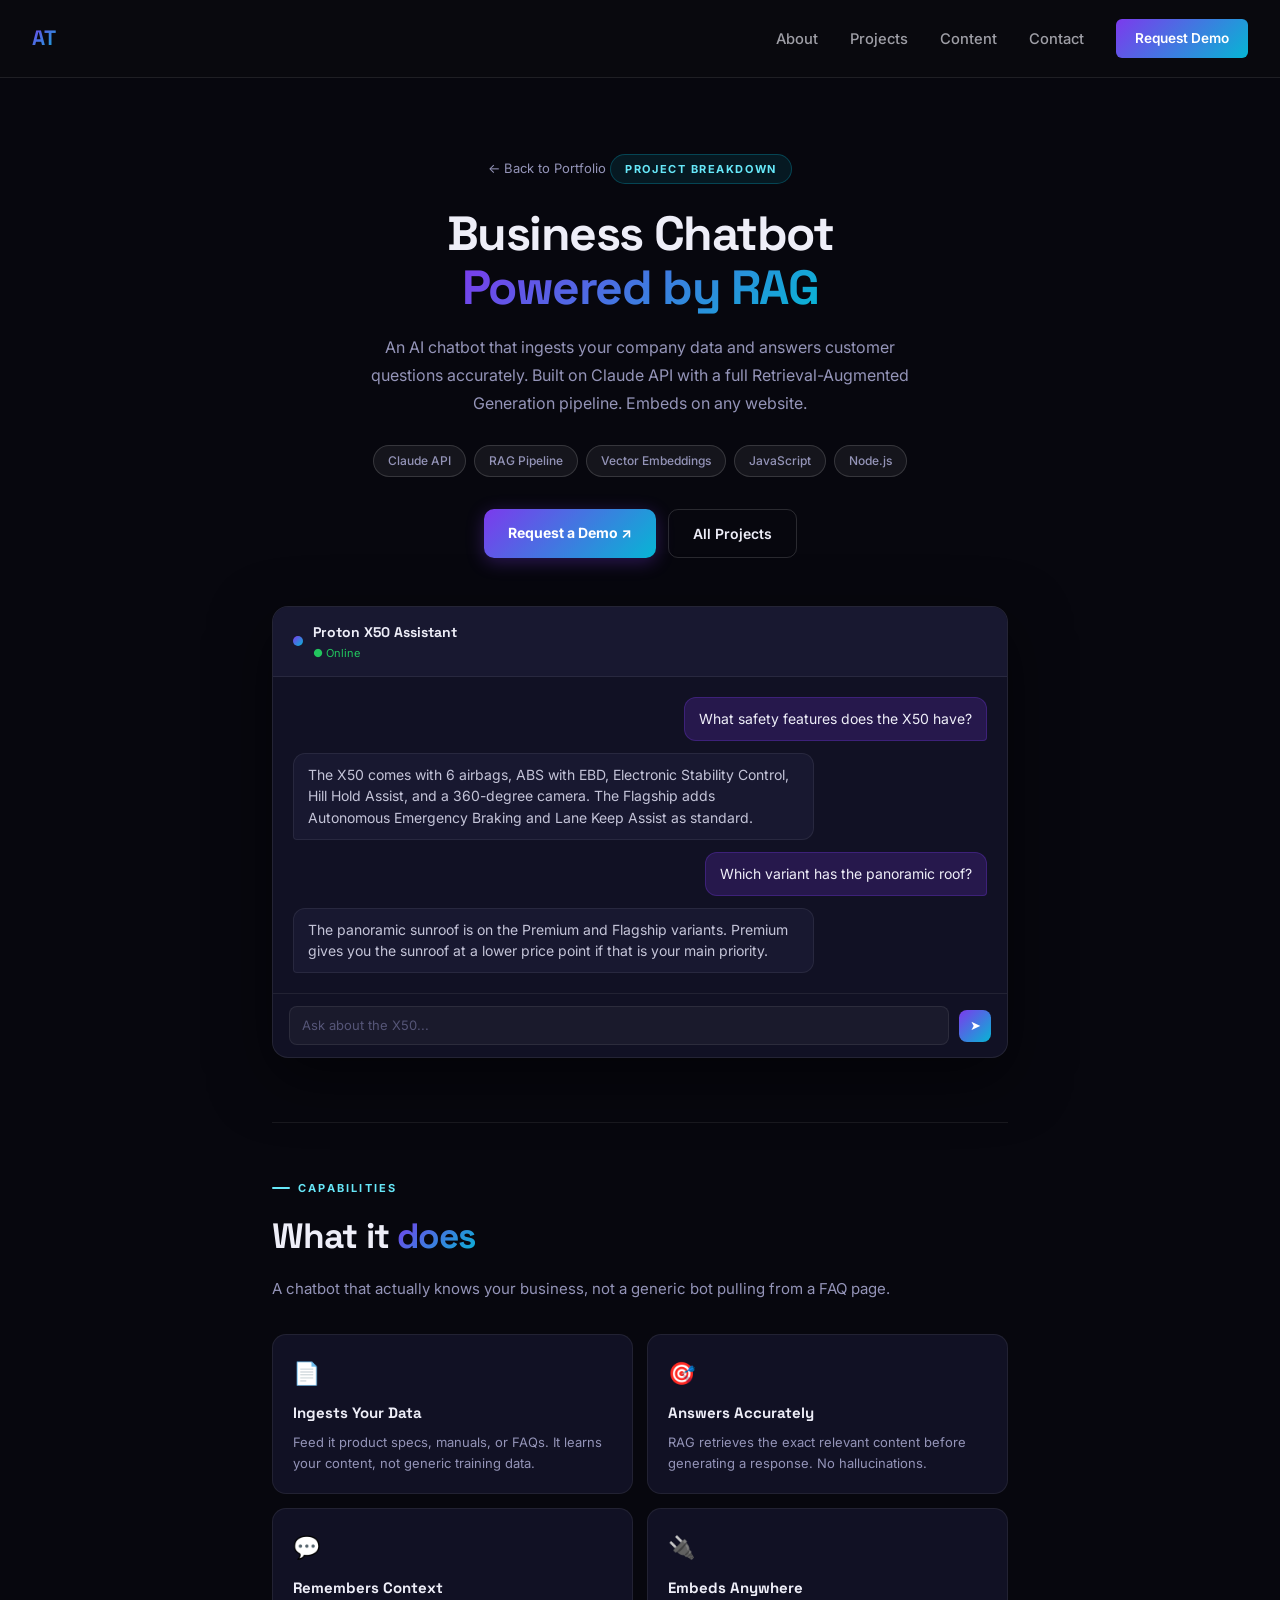
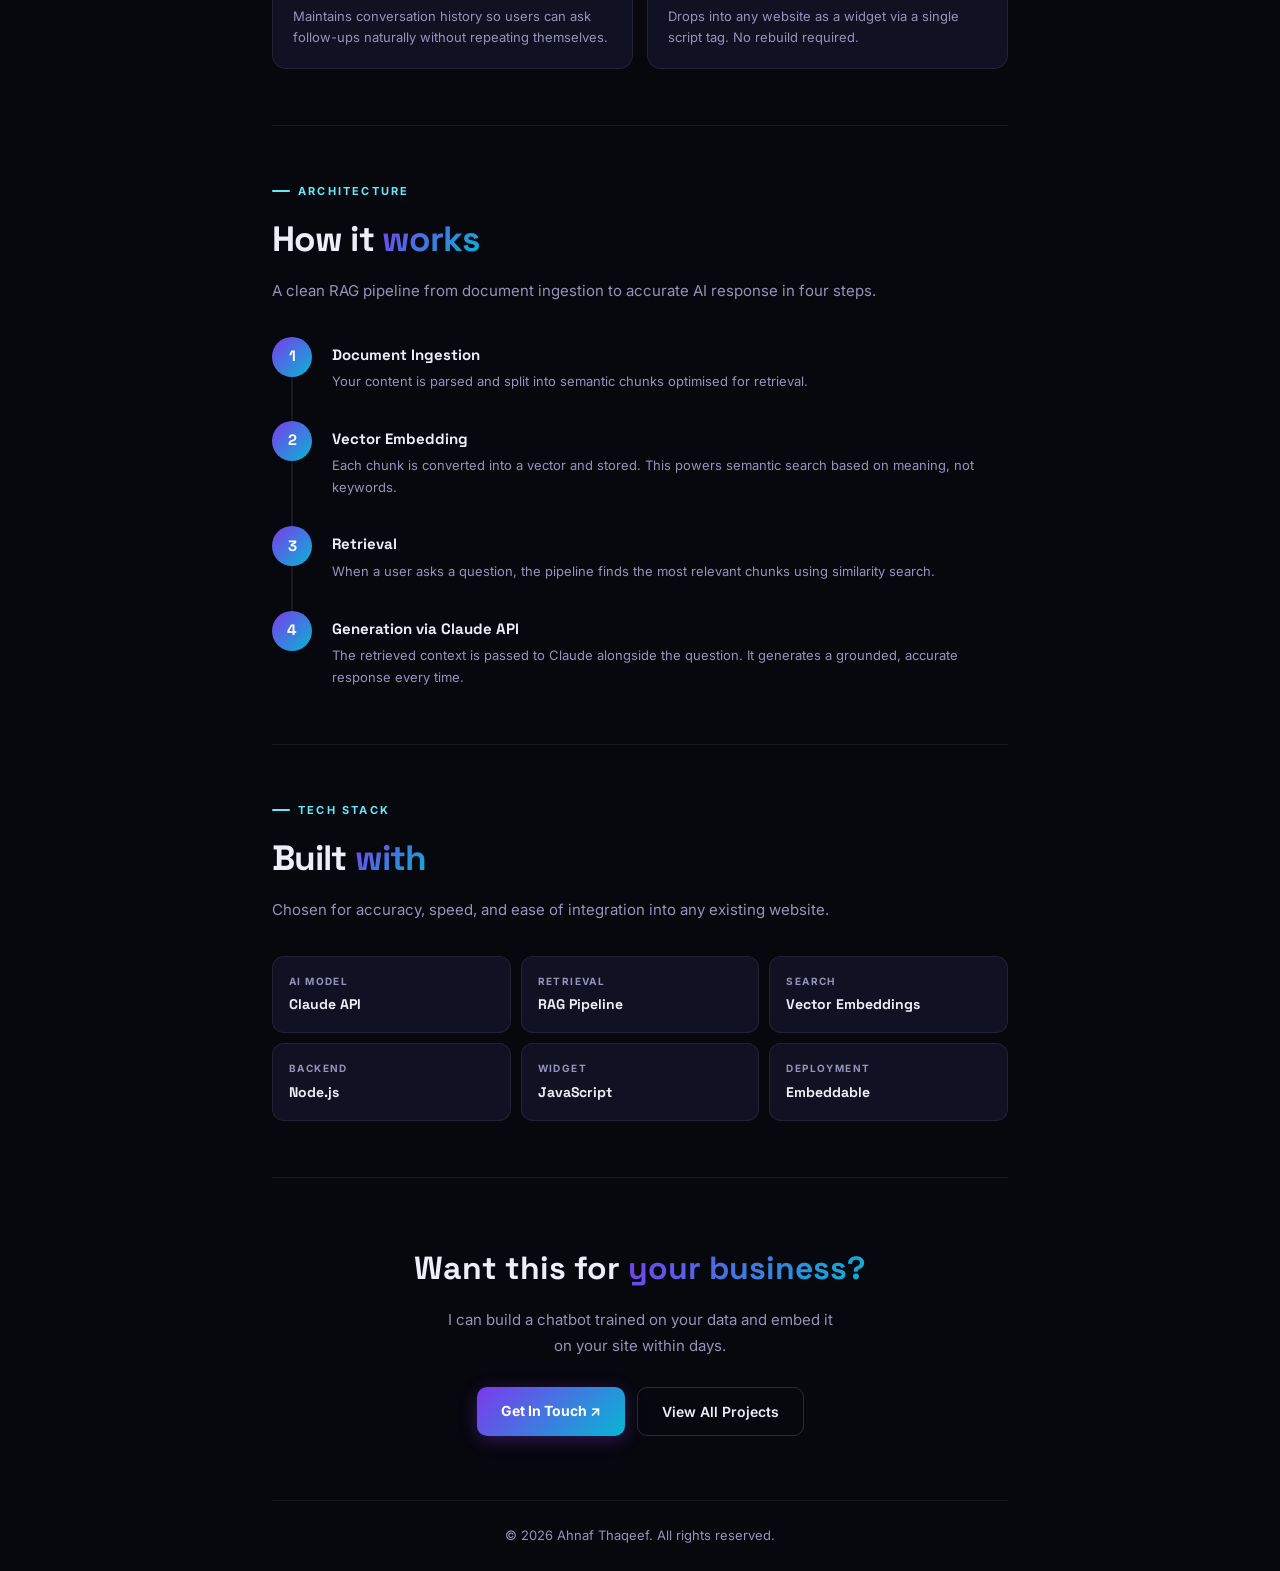
==== commit 292215e9: "fix: move chatbot styles to external CSS file to bypass CSP inline-style block" ====
--- a/chatbot.html
+++ b/chatbot.html
@@ -6,323 +6,9 @@
   <title>Business Chatbot — RAG | Ahnaf Thaqeef</title>
   <meta name="description" content="AI chatbot built on Claude and a full RAG pipeline. Trained on company data, embeddable on any website." />
   <link rel="stylesheet" href="css/style.css?v=2" />
+  <link rel="stylesheet" href="css/chatbot.css?v=1" />
   <link rel="preconnect" href="https://fonts.googleapis.com" />
   <link href="https://fonts.googleapis.com/css2?family=Inter:wght@300;400;500;600;700;900&family=Space+Grotesk:wght@400;500;700&display=swap" rel="stylesheet" />
-  <style>
-    * { box-sizing: border-box; }
-
-    .cb-wrap {
-      padding-top: 90px;
-      max-width: 800px;
-      margin: 0 auto;
-      padding-left: 2rem;
-      padding-right: 2rem;
-    }
-
-    /* ── HERO ── */
-    .cb-hero { padding: 64px 0 56px; text-align: center; }
-
-    .cb-back {
-      display: inline-flex;
-      align-items: center;
-      gap: 6px;
-      font-size: 13px;
-      color: #9494b8;
-      text-decoration: none;
-      margin-bottom: 28px;
-    }
-    .cb-back:hover { color: #67e8f9; }
-
-    .cb-badge {
-      display: inline-block;
-      padding: 5px 14px;
-      background: rgba(6,182,212,0.1);
-      border: 1px solid rgba(6,182,212,0.28);
-      border-radius: 999px;
-      font-size: 11px;
-      font-weight: 700;
-      letter-spacing: 0.14em;
-      text-transform: uppercase;
-      color: #67e8f9;
-      margin-bottom: 20px;
-    }
-
-    .cb-hero h1 {
-      font-family: 'Space Grotesk', sans-serif;
-      font-size: clamp(2rem, 5vw, 3rem);
-      font-weight: 800;
-      line-height: 1.12;
-      letter-spacing: -0.03em;
-      color: #eeeef8;
-      margin: 0 0 18px;
-    }
-
-    .cb-hero p {
-      font-size: 16px;
-      color: #9494b8;
-      line-height: 1.75;
-      max-width: 560px;
-      margin: 0 auto 28px;
-    }
-
-    .cb-pills {
-      display: flex;
-      flex-wrap: wrap;
-      justify-content: center;
-      gap: 8px;
-      margin-bottom: 32px;
-    }
-    .cb-pill {
-      display: inline-block;
-      padding: 5px 14px;
-      background: rgba(255,255,255,0.04);
-      border: 1px solid rgba(255,255,255,0.11);
-      border-radius: 999px;
-      font-size: 12px;
-      font-weight: 500;
-      color: #9494b8;
-    }
-
-    .cb-btns { display: flex; justify-content: center; gap: 12px; flex-wrap: wrap; }
-    .cb-btn-p {
-      display: inline-block;
-      padding: 12px 24px;
-      background: linear-gradient(135deg, #7c3aed, #06b6d4);
-      color: #fff;
-      font-weight: 700;
-      font-size: 14px;
-      border-radius: 10px;
-      text-decoration: none;
-      box-shadow: 0 4px 18px rgba(124,58,237,0.32);
-      transition: opacity 0.2s;
-    }
-    .cb-btn-p:hover { opacity: 0.85; }
-    .cb-btn-g {
-      display: inline-block;
-      padding: 12px 24px;
-      border: 1px solid rgba(255,255,255,0.12);
-      color: #eeeef8;
-      font-weight: 600;
-      font-size: 14px;
-      border-radius: 10px;
-      text-decoration: none;
-      transition: border-color 0.2s;
-    }
-    .cb-btn-g:hover { border-color: rgba(124,58,237,0.5); }
-
-    /* ── CHAT DEMO ── */
-    .cb-chat {
-      background: #111124;
-      border: 1px solid rgba(255,255,255,0.08);
-      border-radius: 16px;
-      overflow: hidden;
-      margin-bottom: 72px;
-      box-shadow: 0 20px 60px rgba(0,0,0,0.5);
-    }
-    .cb-chat-bar {
-      background: #181830;
-      border-bottom: 1px solid rgba(255,255,255,0.07);
-      padding: 14px 20px;
-      display: flex;
-      align-items: center;
-      gap: 10px;
-    }
-    .cb-chat-dot {
-      width: 10px; height: 10px;
-      border-radius: 50%;
-      background: linear-gradient(135deg, #7c3aed, #06b6d4);
-      flex-shrink: 0;
-    }
-    .cb-chat-bar-name {
-      font-family: 'Space Grotesk', sans-serif;
-      font-weight: 700;
-      font-size: 14px;
-      color: #eeeef8;
-    }
-    .cb-chat-bar-sub { font-size: 11px; color: #22c55e; margin-left: 2px; }
-    .cb-chat-msgs {
-      padding: 20px;
-      display: flex;
-      flex-direction: column;
-      gap: 12px;
-    }
-    .cb-user-msg, .cb-bot-msg {
-      max-width: 75%;
-      padding: 10px 14px;
-      border-radius: 12px;
-      font-size: 14px;
-      line-height: 1.55;
-    }
-    .cb-user-msg {
-      align-self: flex-end;
-      background: rgba(124,58,237,0.2);
-      border: 1px solid rgba(124,58,237,0.28);
-      color: #eeeef8;
-      border-bottom-right-radius: 4px;
-    }
-    .cb-bot-msg {
-      align-self: flex-start;
-      background: #181830;
-      border: 1px solid rgba(255,255,255,0.07);
-      color: #c4c4d8;
-      border-bottom-left-radius: 4px;
-    }
-    .cb-chat-input-row {
-      border-top: 1px solid rgba(255,255,255,0.07);
-      padding: 12px 16px;
-      display: flex;
-      gap: 10px;
-      align-items: center;
-    }
-    .cb-fake-input {
-      flex: 1;
-      background: rgba(255,255,255,0.04);
-      border: 1px solid rgba(255,255,255,0.08);
-      border-radius: 8px;
-      padding: 8px 12px;
-      font-size: 13px;
-      color: #555577;
-      font-family: inherit;
-    }
-    .cb-send {
-      width: 32px; height: 32px;
-      border-radius: 8px;
-      background: linear-gradient(135deg, #7c3aed, #06b6d4);
-      display: flex;
-      align-items: center;
-      justify-content: center;
-      font-size: 13px;
-      color: #fff;
-      flex-shrink: 0;
-    }
-
-    /* ── SECTIONS ── */
-    .cb-section { padding: 56px 0; border-top: 1px solid rgba(255,255,255,0.07); }
-
-    .cb-label {
-      font-size: 11px;
-      font-weight: 700;
-      letter-spacing: 0.2em;
-      text-transform: uppercase;
-      color: #67e8f9;
-      display: flex;
-      align-items: center;
-      gap: 8px;
-      margin-bottom: 10px;
-    }
-    .cb-label::before {
-      content: '';
-      display: inline-block;
-      width: 18px; height: 2px;
-      background: #67e8f9;
-      border-radius: 2px;
-    }
-
-    .cb-h2 {
-      font-family: 'Space Grotesk', sans-serif;
-      font-size: clamp(1.6rem, 3vw, 2.2rem);
-      font-weight: 800;
-      letter-spacing: -0.025em;
-      color: #eeeef8;
-      margin: 0 0 10px;
-    }
-    .cb-desc {
-      font-size: 15px;
-      color: #9494b8;
-      line-height: 1.75;
-      margin: 0 0 32px;
-    }
-
-    /* Caps grid */
-    .cb-caps {
-      display: grid;
-      grid-template-columns: 1fr 1fr;
-      gap: 14px;
-    }
-    @media (max-width: 560px) { .cb-caps { grid-template-columns: 1fr; } }
-    .cb-cap {
-      background: #111124;
-      border: 1px solid rgba(255,255,255,0.07);
-      border-radius: 14px;
-      padding: 20px;
-      transition: border-color 0.2s;
-    }
-    .cb-cap:hover { border-color: rgba(124,58,237,0.35); }
-    .cb-cap-icon { font-size: 22px; margin-bottom: 10px; display: block; }
-    .cb-cap h3 {
-      font-family: 'Space Grotesk', sans-serif;
-      font-size: 15px;
-      font-weight: 700;
-      color: #eeeef8;
-      margin: 0 0 6px;
-    }
-    .cb-cap p { font-size: 13px; color: #9494b8; line-height: 1.6; margin: 0; }
-
-    /* Pipeline */
-    .cb-pipe { display: flex; flex-direction: column; gap: 0; }
-    .cb-step {
-      display: flex;
-      gap: 20px;
-      align-items: flex-start;
-      position: relative;
-    }
-    .cb-step:not(:last-child)::after {
-      content: '';
-      position: absolute;
-      left: 19px;
-      top: 40px;
-      height: calc(100% + 4px);
-      width: 2px;
-      background: rgba(255,255,255,0.07);
-    }
-    .cb-step + .cb-step { margin-top: 28px; }
-    .cb-num {
-      width: 40px; height: 40px;
-      border-radius: 50%;
-      background: linear-gradient(135deg, #7c3aed, #06b6d4);
-      display: flex; align-items: center; justify-content: center;
-      font-family: 'Space Grotesk', sans-serif;
-      font-weight: 800; font-size: 15px; color: #fff;
-      flex-shrink: 0;
-    }
-    .cb-step-text { padding-top: 6px; }
-    .cb-step-text h4 {
-      font-family: 'Space Grotesk', sans-serif;
-      font-size: 15px; font-weight: 700;
-      color: #eeeef8; margin: 0 0 4px;
-    }
-    .cb-step-text p { font-size: 13px; color: #9494b8; line-height: 1.65; margin: 0; }
-
-    /* Stack */
-    .cb-stack {
-      display: grid;
-      grid-template-columns: repeat(3, 1fr);
-      gap: 10px;
-    }
-    @media (max-width: 480px) { .cb-stack { grid-template-columns: 1fr 1fr; } }
-    .cb-stack-card {
-      background: #111124;
-      border: 1px solid rgba(255,255,255,0.07);
-      border-radius: 12px;
-      padding: 16px;
-    }
-    .cb-stack-layer { font-size: 10px; font-weight: 700; letter-spacing: 0.14em; text-transform: uppercase; color: #9494b8; margin-bottom: 4px; }
-    .cb-stack-name { font-family: 'Space Grotesk', sans-serif; font-size: 14px; font-weight: 700; color: #eeeef8; }
-
-    /* CTA */
-    .cb-cta { padding: 64px 0; text-align: center; border-top: 1px solid rgba(255,255,255,0.07); }
-    .cb-cta h2 {
-      font-family: 'Space Grotesk', sans-serif;
-      font-size: clamp(1.5rem, 3vw, 2rem);
-      font-weight: 800; color: #eeeef8; margin: 0 0 12px;
-    }
-    .cb-cta p { font-size: 15px; color: #9494b8; line-height: 1.75; margin: 0 auto 28px; max-width: 400px; }
-    .cb-cta-btns { display: flex; justify-content: center; gap: 12px; flex-wrap: wrap; }
-
-    .cb-footer { text-align: center; padding: 24px; border-top: 1px solid rgba(255,255,255,0.07); color: #9494b8; font-size: 13px; }
-
-    .cb-gradient { background: linear-gradient(135deg, #7c3aed, #06b6d4); -webkit-background-clip: text; -webkit-text-fill-color: transparent; background-clip: text; }
-  </style>
 </head>
 <body>
 
--- a/css/style.css
+++ b/css/style.css
@@ -765,6 +765,41 @@
   transform: translateY(-1px);
 }
 
+/* ---- PROJECT FILTER TABS ---- */
+.filter-tabs {
+  display: flex;
+  flex-wrap: wrap;
+  gap: 0.6rem;
+  margin-bottom: 2.5rem;
+}
+.filter-tab {
+  display: inline-flex;
+  align-items: center;
+  padding: 0.5rem 1.25rem;
+  background: var(--surface2);
+  border: 1px solid var(--border);
+  border-radius: 100px;
+  color: var(--text-muted);
+  font-family: var(--font-main);
+  font-size: 0.82rem;
+  font-weight: 600;
+  letter-spacing: 0.03em;
+  cursor: pointer;
+  transition: background 0.2s, border-color 0.2s, color 0.2s, box-shadow 0.2s;
+  white-space: nowrap;
+}
+.filter-tab:hover {
+  border-color: var(--accent1);
+  color: var(--text);
+  background: rgba(124, 58, 237, 0.08);
+}
+.filter-tab.active {
+  background: var(--gradient);
+  border-color: transparent;
+  color: #fff;
+  box-shadow: 0 4px 16px rgba(124, 58, 237, 0.35);
+}
+
 /* ---- BLOG ---- */
 #blog {
   padding: 8rem 0;
--- a/css/chatbot.css
+++ b/css/chatbot.css
@@ -0,0 +1,371 @@
+/* =============================================
+   CHATBOT SHOWCASE PAGE
+   ============================================= */
+
+* { box-sizing: border-box; }
+
+.cb-wrap {
+  padding-top: 90px;
+  max-width: 800px;
+  margin: 0 auto;
+  padding-left: 2rem;
+  padding-right: 2rem;
+}
+
+/* ── HERO ── */
+.cb-hero { padding: 64px 0 48px; text-align: center; }
+
+.cb-back {
+  display: inline-flex;
+  align-items: center;
+  gap: 6px;
+  font-size: 13px;
+  color: #9494b8;
+  text-decoration: none;
+  margin-bottom: 28px;
+}
+.cb-back:hover { color: #67e8f9; }
+
+.cb-badge {
+  display: inline-block;
+  padding: 5px 14px;
+  background: rgba(6,182,212,0.1);
+  border: 1px solid rgba(6,182,212,0.28);
+  border-radius: 999px;
+  font-size: 11px;
+  font-weight: 700;
+  letter-spacing: 0.14em;
+  text-transform: uppercase;
+  color: #67e8f9;
+  margin-bottom: 20px;
+}
+
+.cb-hero h1 {
+  font-family: 'Space Grotesk', sans-serif;
+  font-size: clamp(2rem, 5vw, 3rem);
+  font-weight: 800;
+  line-height: 1.12;
+  letter-spacing: -0.03em;
+  color: #eeeef8;
+  margin: 0 0 18px;
+}
+
+.cb-hero p {
+  font-size: 16px;
+  color: #9494b8;
+  line-height: 1.75;
+  max-width: 560px;
+  margin: 0 auto 28px;
+}
+
+.cb-pills {
+  display: flex;
+  flex-wrap: wrap;
+  justify-content: center;
+  gap: 8px;
+  margin-bottom: 32px;
+}
+.cb-pill {
+  display: inline-block;
+  padding: 5px 14px;
+  background: rgba(255,255,255,0.06);
+  border: 1px solid rgba(255,255,255,0.14);
+  border-radius: 999px;
+  font-size: 12px;
+  font-weight: 500;
+  color: #9494b8;
+}
+
+.cb-btns { display: flex; justify-content: center; gap: 12px; flex-wrap: wrap; }
+
+.cb-btn-p {
+  display: inline-block;
+  padding: 12px 24px;
+  background: linear-gradient(135deg, #7c3aed, #06b6d4);
+  color: #fff;
+  font-weight: 700;
+  font-size: 14px;
+  border-radius: 10px;
+  text-decoration: none;
+  box-shadow: 0 4px 18px rgba(124,58,237,0.32);
+  transition: opacity 0.2s;
+}
+.cb-btn-p:hover { opacity: 0.85; }
+
+.cb-btn-g {
+  display: inline-block;
+  padding: 12px 24px;
+  border: 1px solid rgba(255,255,255,0.14);
+  color: #eeeef8;
+  font-weight: 600;
+  font-size: 14px;
+  border-radius: 10px;
+  text-decoration: none;
+  transition: border-color 0.2s;
+}
+.cb-btn-g:hover { border-color: rgba(124,58,237,0.5); }
+
+/* ── CHAT DEMO ── */
+.cb-chat {
+  background: #111124;
+  border: 1px solid rgba(255,255,255,0.08);
+  border-radius: 16px;
+  overflow: hidden;
+  margin-bottom: 64px;
+  box-shadow: 0 20px 60px rgba(0,0,0,0.5);
+}
+.cb-chat-bar {
+  background: #181830;
+  border-bottom: 1px solid rgba(255,255,255,0.07);
+  padding: 14px 20px;
+  display: flex;
+  align-items: center;
+  gap: 10px;
+}
+.cb-chat-dot {
+  width: 10px;
+  height: 10px;
+  border-radius: 50%;
+  background: linear-gradient(135deg, #7c3aed, #06b6d4);
+  flex-shrink: 0;
+}
+.cb-chat-bar-name {
+  font-family: 'Space Grotesk', sans-serif;
+  font-weight: 700;
+  font-size: 14px;
+  color: #eeeef8;
+}
+.cb-chat-bar-sub { font-size: 11px; color: #22c55e; }
+.cb-chat-msgs {
+  padding: 20px;
+  display: flex;
+  flex-direction: column;
+  gap: 12px;
+}
+.cb-user-msg,
+.cb-bot-msg {
+  max-width: 75%;
+  padding: 10px 14px;
+  border-radius: 12px;
+  font-size: 14px;
+  line-height: 1.55;
+}
+.cb-user-msg {
+  align-self: flex-end;
+  background: rgba(124,58,237,0.2);
+  border: 1px solid rgba(124,58,237,0.28);
+  color: #eeeef8;
+  border-bottom-right-radius: 4px;
+}
+.cb-bot-msg {
+  align-self: flex-start;
+  background: #181830;
+  border: 1px solid rgba(255,255,255,0.07);
+  color: #c4c4d8;
+  border-bottom-left-radius: 4px;
+}
+.cb-chat-input-row {
+  border-top: 1px solid rgba(255,255,255,0.07);
+  padding: 12px 16px;
+  display: flex;
+  gap: 10px;
+  align-items: center;
+}
+.cb-fake-input {
+  flex: 1;
+  background: rgba(255,255,255,0.04);
+  border: 1px solid rgba(255,255,255,0.08);
+  border-radius: 8px;
+  padding: 8px 12px;
+  font-size: 13px;
+  color: #555577;
+  font-family: inherit;
+}
+.cb-send {
+  width: 32px;
+  height: 32px;
+  border-radius: 8px;
+  background: linear-gradient(135deg, #7c3aed, #06b6d4);
+  display: flex;
+  align-items: center;
+  justify-content: center;
+  font-size: 13px;
+  color: #fff;
+  flex-shrink: 0;
+}
+
+/* ── SECTIONS ── */
+.cb-section { padding: 56px 0; border-top: 1px solid rgba(255,255,255,0.07); }
+
+.cb-label {
+  font-size: 11px;
+  font-weight: 700;
+  letter-spacing: 0.2em;
+  text-transform: uppercase;
+  color: #67e8f9;
+  display: flex;
+  align-items: center;
+  gap: 8px;
+  margin-bottom: 10px;
+}
+.cb-label::before {
+  content: '';
+  display: inline-block;
+  width: 18px;
+  height: 2px;
+  background: #67e8f9;
+  border-radius: 2px;
+}
+
+.cb-h2 {
+  font-family: 'Space Grotesk', sans-serif;
+  font-size: clamp(1.6rem, 3vw, 2.2rem);
+  font-weight: 800;
+  letter-spacing: -0.025em;
+  color: #eeeef8;
+  margin: 0 0 10px;
+}
+
+.cb-gradient {
+  background: linear-gradient(135deg, #7c3aed, #06b6d4);
+  -webkit-background-clip: text;
+  -webkit-text-fill-color: transparent;
+  background-clip: text;
+}
+
+.cb-desc {
+  font-size: 15px;
+  color: #9494b8;
+  line-height: 1.75;
+  margin: 0 0 32px;
+}
+
+/* Capabilities grid */
+.cb-caps {
+  display: grid;
+  grid-template-columns: 1fr 1fr;
+  gap: 14px;
+}
+@media (max-width: 560px) { .cb-caps { grid-template-columns: 1fr; } }
+
+.cb-cap {
+  background: #111124;
+  border: 1px solid rgba(255,255,255,0.07);
+  border-radius: 14px;
+  padding: 20px;
+  transition: border-color 0.2s;
+}
+.cb-cap:hover { border-color: rgba(124,58,237,0.35); }
+.cb-cap-icon { font-size: 22px; margin-bottom: 10px; display: block; }
+.cb-cap h3 {
+  font-family: 'Space Grotesk', sans-serif;
+  font-size: 15px;
+  font-weight: 700;
+  color: #eeeef8;
+  margin: 0 0 6px;
+}
+.cb-cap p { font-size: 13px; color: #9494b8; line-height: 1.6; margin: 0; }
+
+/* Pipeline */
+.cb-pipe { display: flex; flex-direction: column; }
+
+.cb-step {
+  display: flex;
+  gap: 20px;
+  align-items: flex-start;
+  position: relative;
+}
+.cb-step:not(:last-child)::after {
+  content: '';
+  position: absolute;
+  left: 19px;
+  top: 40px;
+  height: calc(100% + 4px);
+  width: 2px;
+  background: rgba(255,255,255,0.07);
+}
+.cb-step + .cb-step { margin-top: 28px; }
+
+.cb-num {
+  width: 40px;
+  height: 40px;
+  border-radius: 50%;
+  background: linear-gradient(135deg, #7c3aed, #06b6d4);
+  display: flex;
+  align-items: center;
+  justify-content: center;
+  font-family: 'Space Grotesk', sans-serif;
+  font-weight: 800;
+  font-size: 15px;
+  color: #fff;
+  flex-shrink: 0;
+}
+.cb-step-text { padding-top: 6px; }
+.cb-step-text h4 {
+  font-family: 'Space Grotesk', sans-serif;
+  font-size: 15px;
+  font-weight: 700;
+  color: #eeeef8;
+  margin: 0 0 4px;
+}
+.cb-step-text p { font-size: 13px; color: #9494b8; line-height: 1.65; margin: 0; }
+
+/* Stack */
+.cb-stack {
+  display: grid;
+  grid-template-columns: repeat(3, 1fr);
+  gap: 10px;
+}
+@media (max-width: 480px) { .cb-stack { grid-template-columns: 1fr 1fr; } }
+
+.cb-stack-card {
+  background: #111124;
+  border: 1px solid rgba(255,255,255,0.07);
+  border-radius: 12px;
+  padding: 16px;
+}
+.cb-stack-layer {
+  font-size: 10px;
+  font-weight: 700;
+  letter-spacing: 0.14em;
+  text-transform: uppercase;
+  color: #9494b8;
+  margin-bottom: 4px;
+}
+.cb-stack-name {
+  font-family: 'Space Grotesk', sans-serif;
+  font-size: 14px;
+  font-weight: 700;
+  color: #eeeef8;
+}
+
+/* CTA */
+.cb-cta {
+  padding: 64px 0;
+  text-align: center;
+  border-top: 1px solid rgba(255,255,255,0.07);
+}
+.cb-cta h2 {
+  font-family: 'Space Grotesk', sans-serif;
+  font-size: clamp(1.5rem, 3vw, 2rem);
+  font-weight: 800;
+  color: #eeeef8;
+  margin: 0 0 12px;
+}
+.cb-cta p {
+  font-size: 15px;
+  color: #9494b8;
+  line-height: 1.75;
+  margin: 0 auto 28px;
+  max-width: 400px;
+}
+.cb-cta-btns { display: flex; justify-content: center; gap: 12px; flex-wrap: wrap; }
+
+/* Footer */
+.cb-footer {
+  text-align: center;
+  padding: 24px;
+  border-top: 1px solid rgba(255,255,255,0.07);
+  color: #9494b8;
+  font-size: 13px;
+}
